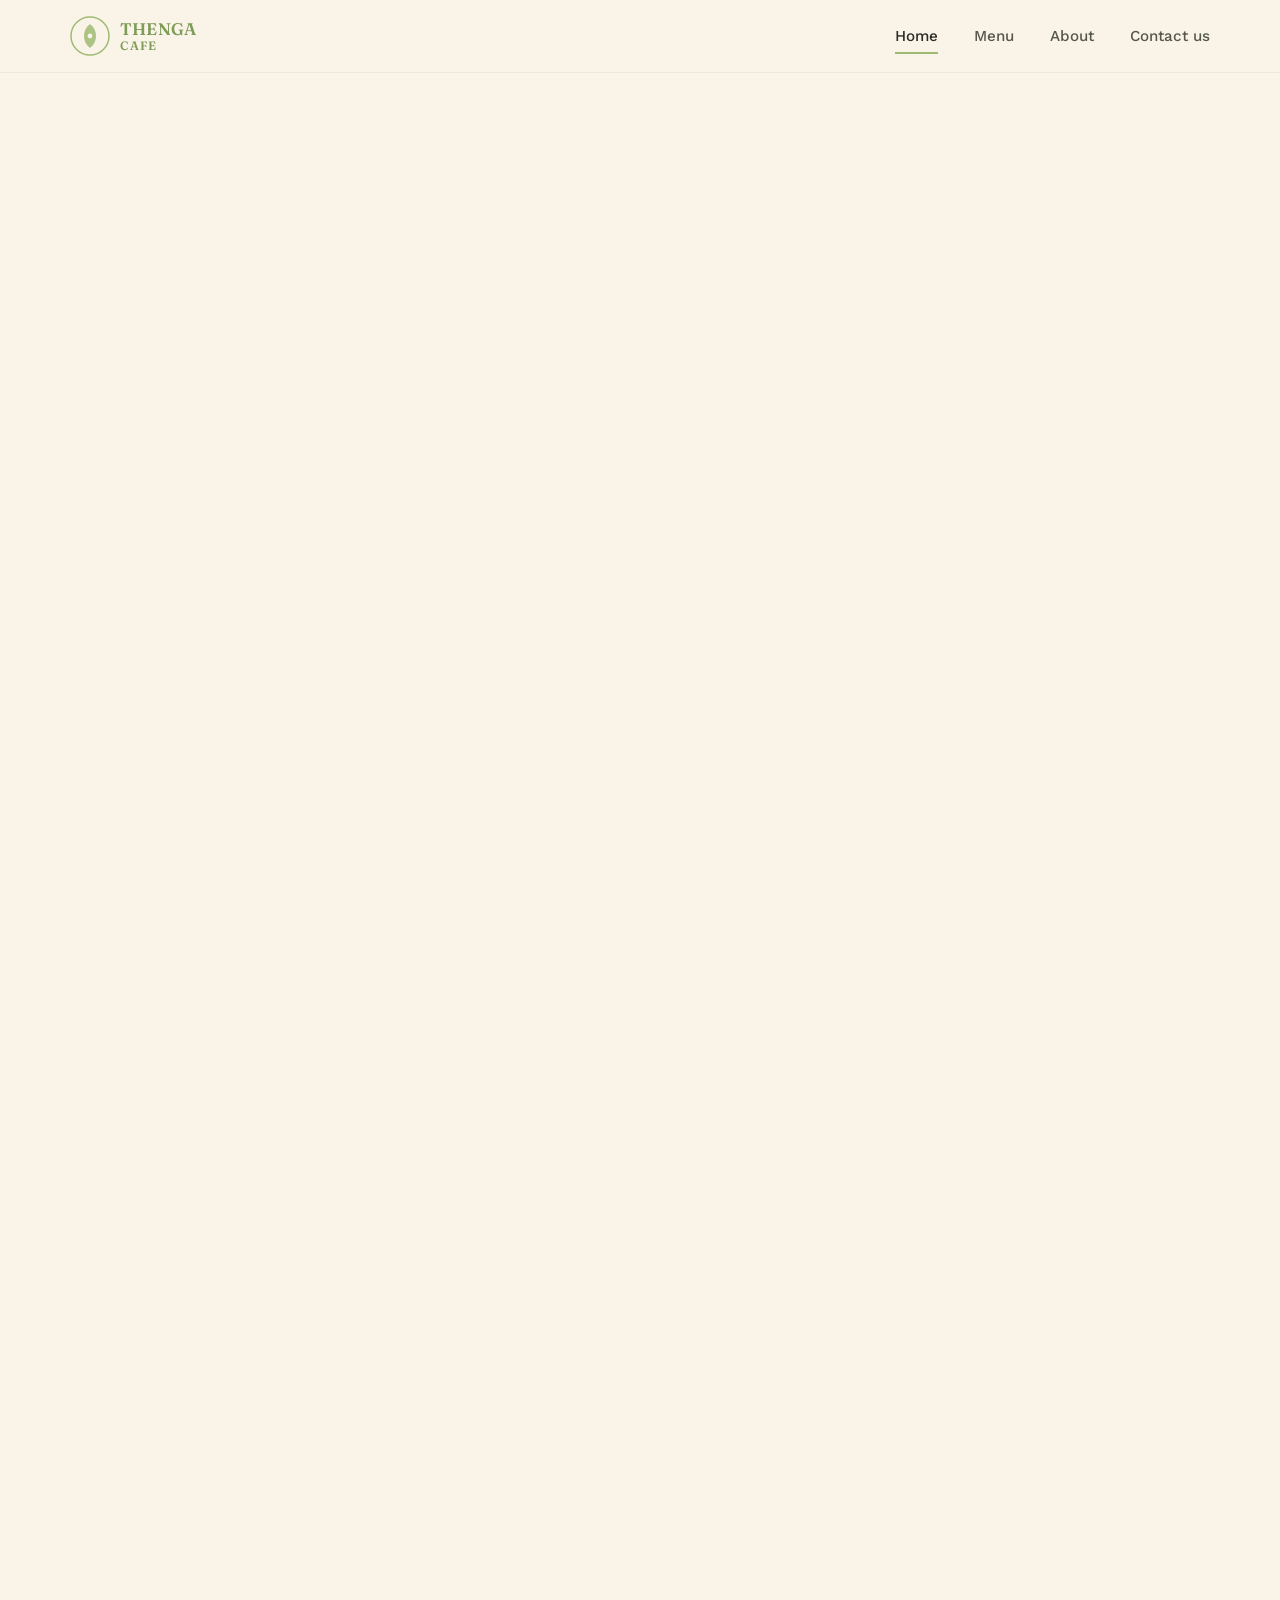
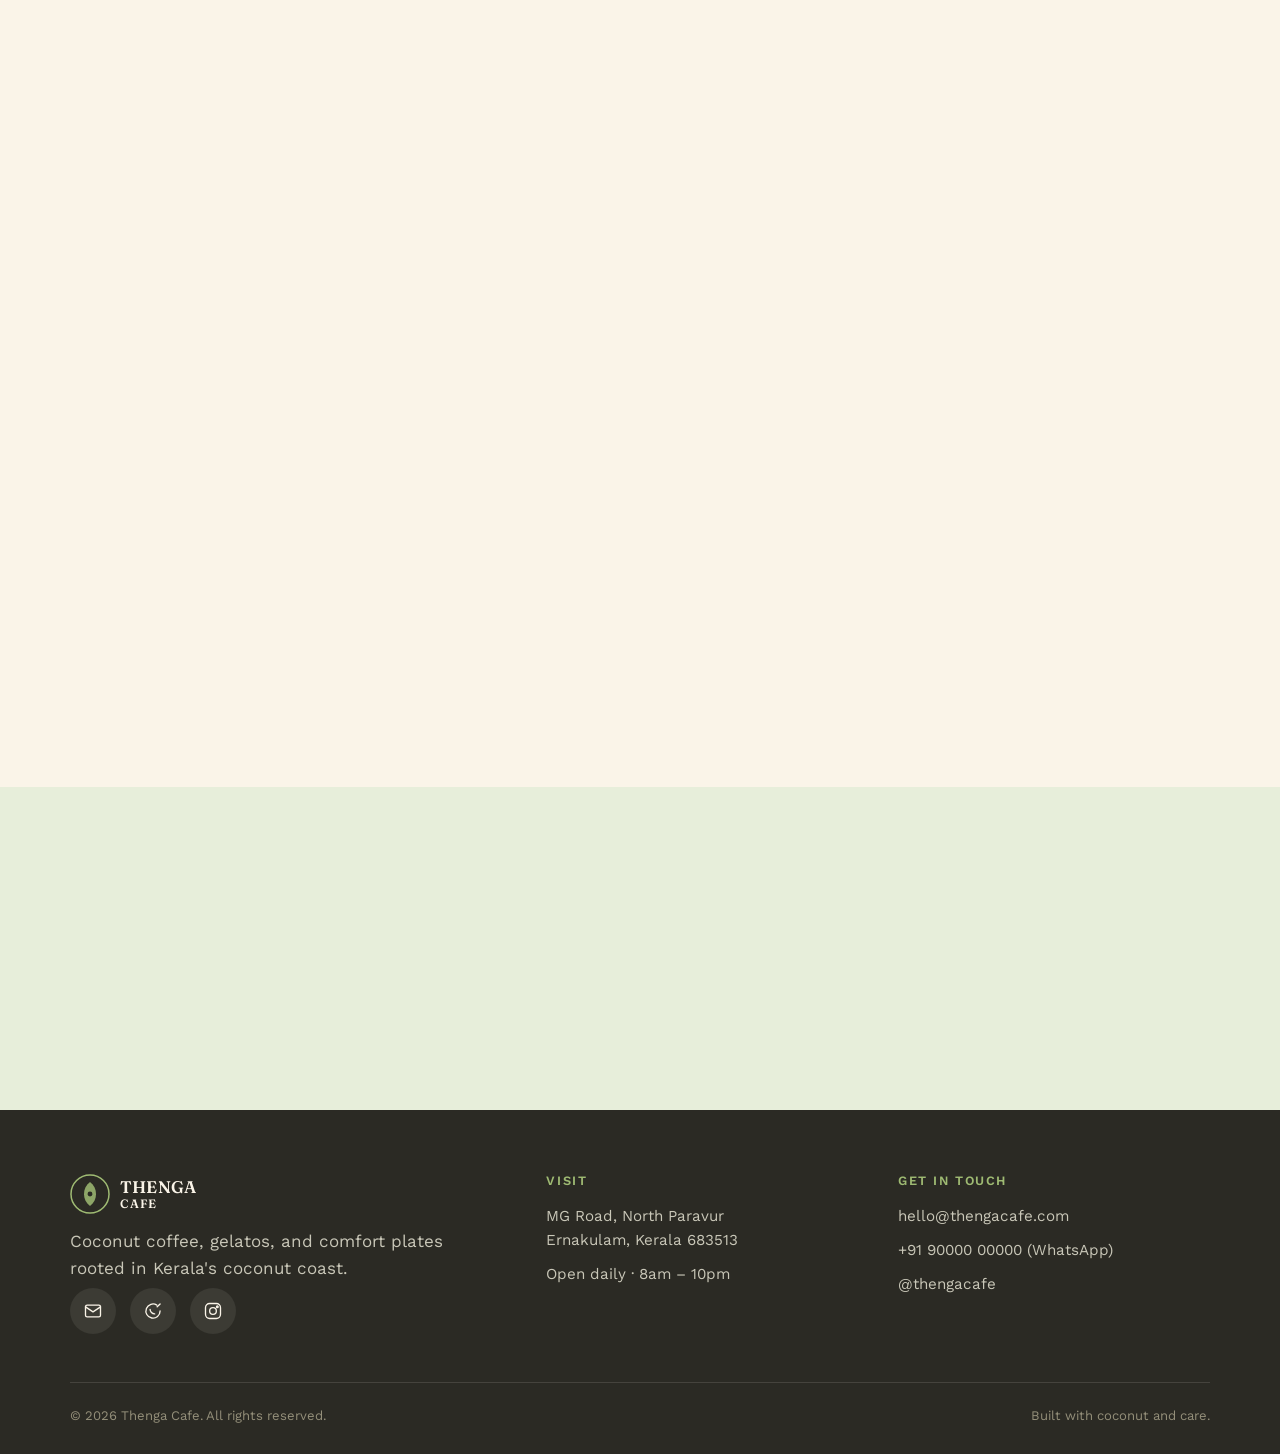
==== index.html @ 28471de8 "Clean up index.html by removing unused sections Removed unused sections and cleaned up the HTML stru" ====
<!DOCTYPE html>
<html lang="en">
<head>
<meta charset="UTF-8">
<meta name="viewport" content="width=device-width, initial-scale=1.0">
<title>Thenga Cafe — Built Around Coconut</title>
<meta name="description" content="Thenga Cafe — coconut coffee, gelatos, and comfort plates rooted in Kerala's coconut coast.">
<link rel="preconnect" href="https://fonts.googleapis.com">
<link rel="preconnect" href="https://fonts.gstatic.com" crossorigin>
<link href="https://fonts.googleapis.com/css2?family=Fraunces:opsz,wght@9..144,500;9..144,600;9..144,700&family=Work+Sans:wght@400;500;600;700&display=swap" rel="stylesheet">
<link rel="stylesheet" href="style.css">
</head>
<body>

<!-- ============ HEADER ============ -->
<header class="site-header">
  <div class="nav-inner">
    <a href="index.html" class="brand">
      <svg class="brand-mark" viewBox="0 0 40 40" fill="none" xmlns="http://www.w3.org/2000/svg">
        <circle cx="20" cy="20" r="19" stroke="#9FBB73" stroke-width="1.5"/>
        <path d="M20 8c4 3 6 7 6 12s-2 9-6 12c-4-3-6-7-6-12s2-9 6-12z" fill="#9FBB73" opacity="0.85"/>
        <circle cx="20" cy="20" r="2.4" fill="#FAF4E8"/>
      </svg>
      <span class="brand-name">THENGA<span>CAFE</span></span>
    </a>

    <nav class="nav-links">
      <a href="index.html" class="active">Home</a>
      <a href="menu.html">Menu</a>
      <a href="index.html#about">About</a>
      <a href="index.html#contact">Contact us</a>
    </nav>

    <button class="hamburger" aria-label="Toggle menu" aria-expanded="false">
      <span></span><span></span><span></span>
    </button>
  </div>
</header>

<div class="mobile-menu">
  <a href="index.html">Home</a>
  <a href="menu.html">Menu</a>
  <a href="index.html#about">About</a>
  <a href="index.html#contact">Contact us</a>
</div>

<!-- ============ HERO ============ -->
<section class="hero">
  <div class="container hero-grid">
    <div class="hero-copy reveal">
      <span class="eyebrow">Rooted on Kerala's coconut coast</span>
      <h1>Brewed Around <em>One</em> Beloved Fruit</h1>
      <p>From coconut milk in our coffee to gelatos, cookies, and comfort plates — every creation at Thenga Cafe begins with the thenga, made to be shared, savoured, and returned to.</p>
      <a href="menu.html" class="btn btn-primary">Explore the Menu</a>
    </div>
    <div class="hero-media reveal">
      <img src="https://images.unsplash.com/photo-1520250497591-112f2f40a3f4?auto=format&fit=crop&w=900&q=80" alt="Palm trees against a bright sky along the Kerala coast">
      <span class="hero-tag">🥥 Kerala grown, cafe made</span>
    </div>
  </div>
</section>

<!-- ============ FEATURE STRIP ============ -->
<section id="about" class="features">
  <div class="container features-grid">
    <div class="feature reveal">
      <div class="feature-icon">
        <svg viewBox="0 0 24 24" fill="none" stroke="currentColor" stroke-width="1.5" stroke-linecap="round" stroke-linejoin="round"><path d="M4 9h13v5a5 5 0 0 1-5 5H9a5 5 0 0 1-5-5V9z"/><path d="M17 10h2a2 2 0 0 1 0 4h-2"/><path d="M8 3c-1 1-1 2 0 3M12 3c-1 1-1 2 0 3"/></svg>
      </div>
      <h3>Coconut Brews</h3>
      <p>Coffee creations crafted with our signature coconut milk.</p>
    </div>

    <div class="feature reveal">
      <div class="feature-icon">
        <svg viewBox="0 0 24 24" fill="none" stroke="currentColor" stroke-width="1.5" stroke-linecap="round" stroke-linejoin="round"><path d="M12 3l1.8 4.2L18 9l-4.2 1.8L12 15l-1.8-4.2L6 9l4.2-1.8L12 3z"/><path d="M19 15l.8 1.9L21.5 18l-1.7.8L19 20.5l-.8-1.7L16.5 18l1.7-.9L19 15z"/></svg>
      </div>
      <h3>Sweet Treats</h3>
      <p>Puddings, gelatos, and cookies made the Thenga way.</p>
    </div>

    <div class="feature reveal">
      <div class="feature-icon">
        <svg viewBox="0 0 24 24" fill="none" stroke="currentColor" stroke-width="1.5" stroke-linecap="round" stroke-linejoin="round"><path d="M3 11l9-7 9 7"/><path d="M5 10v9a1 1 0 0 0 1 1h4v-6h4v6h4a1 1 0 0 0 1-1v-9"/></svg>
      </div>
      <h3>Kerala Kitchen</h3>
      <p>Comfort plates and cafe favourites shaped around coconut.</p>
    </div>

    <div class="feature reveal">
      <div class="feature-icon">
        <svg viewBox="0 0 24 24" fill="none" stroke="currentColor" stroke-width="1.5" stroke-linecap="round" stroke-linejoin="round"><path d="M12 21s7-4.5 7-11a7 7 0 0 0-14 0c0 6.5 7 11 7 11z"/><circle cx="12" cy="10" r="2.5"/></svg>
      </div>
      <h3>Local Roots</h3>
      <p>Every creation begins with coconuts sourced along Kerala's backwaters.</p>
    </div>
  </div>
</section>

<!-- ============ MENU HIGHLIGHTS ============ -->
<section class="menu-highlights">
  <div class="container">
    <div class="section-head-row reveal">
      <div>
        <span class="eyebrow">Menu highlights</span>
        <h2>A Few Creations Impossible to Forget</h2>
      </div>
      <a href="menu.html" class="link-arrow">View Full Menu →</a>
    </div>

    <div class="menu-scroll">
      <a href="menu.html#coffee" class="menu-card reveal">
        <img src="https://images.unsplash.com/photo-1461023058943-07fcbe16d735?auto=format&fit=crop&w=700&q=80" alt="Iced Vietnamese-style coconut coffee">
        <span class="menu-card-price">₹180</span>
        <span class="menu-card-label">Vietnamese<br>Coconut Coffee</span>
      </a>
      <a href="menu.html#sweet" class="menu-card reveal">
        <img src="https://images.unsplash.com/photo-1499636136210-6f4ee915583e?auto=format&fit=crop&w=700&q=80" alt="Coconut almond cookies stacked on a plate">
        <span class="menu-card-price">₹90</span>
        <span class="menu-card-label">Coco Almond<br>Cookies</span>
      </a>
      <a href="menu.html#shakes" class="menu-card reveal">
        <img src="https://images.unsplash.com/photo-1572490122747-3968b75cc699?auto=format&fit=crop&w=700&q=80" alt="Tender coconut shake topped with pistachios">
        <span class="menu-card-price">₹160</span>
        <span class="menu-card-label">Tender Coconut<br>Kiss Shake</span>
      </a>
      <a href="menu.html#coffee" class="menu-card reveal">
        <img src="https://images.unsplash.com/photo-1511920170033-f8396924c348?auto=format&fit=crop&w=700&q=80" alt="Coconut affogato with a shot of espresso">
        <span class="menu-card-price">₹210</span>
        <span class="menu-card-label">Coconut<br>Affogato</span>
      </a>
    </div>
  </div>
</section>

<!-- ============ ABOUT SPLIT ============ -->
<section class="about">
  <div class="container about-grid">
    <div class="about-media reveal">
      <img src="https://images.unsplash.com/photo-1544787219-7f47ccb76574?auto=format&fit=crop&w=900&q=80" alt="Fresh coconuts stacked at a Kerala market">
    </div>
    <div class="about-copy reveal">
      <span class="eyebrow">Our story</span>
      <h2>Built on the Coast, Poured in the Cup</h2>
      <p>Thenga means coconut in Malayalam — and it's the thread running through everything we make. We grew up watching coconuts get grated for chutney, shaved for sweets, and pressed for milk. Thenga Cafe brings that same instinct to coffee, gelato, and comfort food.</p>
      <p>Every batch of milk, every scoop of gelato, and every plate on our menu begins with coconut sourced from farms along Kerala's backwaters.</p>
      <div class="stat-row">
        <div><strong>100%</strong><span>Kerala coconut</span></div>
        <div><strong>30+</strong><span>Menu creations</span></div>
        <div><strong>Daily</strong><span>Fresh milk pressed</span></div>
      </div>
    </div>
  </div>
</section>

<!-- ============ QUOTE BAND ============ -->
<section class="band">
  <div class="container reveal">
    <blockquote>"Every cup tastes like the coast it came from."</blockquote>
    <cite>— A regular at Thenga Cafe</cite>
  </div>
</section>

<!-- ============ FOOTER / CONTACT ============ -->
<footer id="contact" class="site-footer">
  <div class="container">
    <div class="footer-grid">
      <div class="footer-brand">
        <a href="index.html" class="brand">
          <svg class="brand-mark" viewBox="0 0 40 40" fill="none" xmlns="http://www.w3.org/2000/svg">
            <circle cx="20" cy="20" r="19" stroke="#9FBB73" stroke-width="1.5"/>
            <path d="M20 8c4 3 6 7 6 12s-2 9-6 12c-4-3-6-7-6-12s2-9 6-12z" fill="#9FBB73" opacity="0.85"/>
            <circle cx="20" cy="20" r="2.4" fill="#2B2A24"/>
          </svg>
          <span class="brand-name">THENGA<span>CAFE</span></span>
        </a>
        <p>Coconut coffee, gelatos, and comfort plates rooted in Kerala's coconut coast.</p>
        <div class="contact-icons">
          <a href="mailto:hello@thengacafe.com" aria-label="Email us">
            <svg viewBox="0 0 24 24" fill="none" stroke-width="1.6" stroke-linecap="round" stroke-linejoin="round"><rect x="3" y="5" width="18" height="14" rx="2"/><path d="M3 7l9 6 9-6"/></svg>
          </a>
          <a href="https://wa.me/919000000000" target="_blank" rel="noopener" aria-label="Chat on WhatsApp">
            <svg viewBox="0 0 24 24" fill="none" stroke-width="1.6" stroke-linecap="round" stroke-linejoin="round"><path d="M20.5 12a8.5 8.5 0 1 1-3.9-7.1"/><path d="M20.5 3.5L17 7"/><path d="M8.5 10c0 3 2.5 5.5 5.5 5.5"/></svg>
          </a>
          <a href="https://instagram.com/thengacafe" target="_blank" rel="noopener" aria-label="Follow on Instagram">
            <svg viewBox="0 0 24 24" fill="none" stroke-width="1.6" stroke-linecap="round" stroke-linejoin="round"><rect x="3" y="3" width="18" height="18" rx="5"/><circle cx="12" cy="12" r="4"/><circle cx="17.2" cy="6.8" r="1"/></svg>
          </a>
        </div>
      </div>

      <div class="footer-col">
        <h4>Visit</h4>
        <p>MG Road, North Paravur<br>Ernakulam, Kerala 683513</p>
        <p>Open daily · 8am – 10pm</p>
      </div>

      <div class="footer-col">
        <h4>Get in touch</h4>
        <a href="mailto:hello@thengacafe.com">hello@thengacafe.com</a>
        <a href="https://wa.me/919000000000" target="_blank" rel="noopener">+91 90000 00000 (WhatsApp)</a>
        <a href="https://instagram.com/thengacafe" target="_blank" rel="noopener">@thengacafe</a>
      </div>
    </div>

    <div class="footer-bottom">
      <span>© 2026 Thenga Cafe. All rights reserved.</span>
      <span>Built with coconut and care.</span>
    </div>
  </div>
</footer>

<script src="script.js"></script>
</body>
</html>
---- style.css ----
/* ============================================
   THENGA CAFE — shared styles
   ============================================ */

:root {
  --cream: #FAF4E8;
  --cream-deep: #F3ECDC;
  --ink: #2B2A24;
  --ink-soft: #57574C;
  --green: #9FBB73;
  --green-deep: #7E9C57;
  --green-pale: #E7EEDA;
  --white: #FFFFFF;

  --font-display: 'Fraunces', Georgia, serif;
  --font-body: 'Work Sans', -apple-system, BlinkMacSystemFont, sans-serif;

  --radius: 20px;
  --radius-sm: 10px;
  --ease: cubic-bezier(0.22, 1, 0.36, 1);
}

* { box-sizing: border-box; margin: 0; padding: 0; }

html { scroll-behavior: smooth; }

body {
  background: var(--cream);
  color: var(--ink);
  font-family: var(--font-body);
  font-size: 16px;
  line-height: 1.6;
  -webkit-font-smoothing: antialiased;
  overflow-x: hidden;
}

img { max-width: 100%; display: block; }

a { color: inherit; text-decoration: none; }

ul { list-style: none; }

h1, h2, h3, h4 {
  font-family: var(--font-display);
  font-weight: 600;
  line-height: 1.08;
  letter-spacing: -0.01em;
  color: var(--ink);
}

.eyebrow {
  display: inline-flex;
  align-items: center;
  gap: 8px;
  font-family: var(--font-body);
  font-size: 0.72rem;
  font-weight: 600;
  letter-spacing: 0.18em;
  text-transform: uppercase;
  color: var(--green-deep);
}

.eyebrow::before {
  content: '';
  width: 16px;
  height: 1px;
  background: var(--green-deep);
}

.container {
  width: 100%;
  max-width: 1180px;
  margin: 0 auto;
  padding: 0 20px;
}

section { padding: 64px 0; }

@media (min-width: 768px) {
  body { font-size: 17px; }
  section { padding: 96px 0; }
}

/* ---------- Buttons ---------- */
.btn {
  display: inline-flex;
  align-items: center;
  gap: 10px;
  padding: 15px 30px;
  border-radius: 999px;
  font-family: var(--font-body);
  font-weight: 600;
  font-size: 0.95rem;
  border: 1px solid transparent;
  cursor: pointer;
  transition: transform 0.35s var(--ease), box-shadow 0.35s var(--ease), background 0.3s ease, color 0.3s ease;
  white-space: nowrap;
}

.btn-primary {
  background: var(--green);
  color: var(--white);
  box-shadow: 0 6px 18px rgba(159, 187, 115, 0.35);
}

.btn-primary:hover {
  background: var(--green-deep);
  transform: translateY(-2px);
  box-shadow: 0 10px 24px rgba(159, 187, 115, 0.45);
}

.btn-outline {
  background: transparent;
  border-color: var(--ink);
  color: var(--ink);
}

.btn-outline:hover {
  border-color: var(--green-deep);
  color: var(--green-deep);
  transform: translateY(-2px);
}

/* ---------- Header / Nav ---------- */
.site-header {
  position: sticky;
  top: 0;
  z-index: 100;
  background: rgba(250, 244, 232, 0.9);
  backdrop-filter: blur(10px);
  -webkit-backdrop-filter: blur(10px);
  border-bottom: 1px solid rgba(43, 42, 36, 0.06);
}

.nav-inner {
  display: flex;
  align-items: center;
  justify-content: space-between;
  padding: 16px 20px;
  max-width: 1180px;
  margin: 0 auto;
}

.brand {
  display: flex;
  align-items: center;
  gap: 10px;
}

.brand-mark {
  width: 40px;
  height: 40px;
  flex-shrink: 0;
}

.brand-name {
  font-family: var(--font-display);
  font-size: 1.05rem;
  font-weight: 600;
  letter-spacing: 0.01em;
  color: var(--green-deep);
  line-height: 1.1;
}

.brand-name span { display: block; font-size: 0.72em; letter-spacing: 0.08em; }

.nav-links {
  display: none;
  align-items: center;
  gap: 36px;
}

.nav-links a {
  font-size: 0.95rem;
  font-weight: 500;
  color: var(--ink-soft);
  position: relative;
  padding: 4px 0;
  transition: color 0.25s ease;
}

.nav-links a::after {
  content: '';
  position: absolute;
  left: 0; bottom: -2px;
  width: 0;
  height: 2px;
  background: var(--green);
  transition: width 0.3s var(--ease);
}

.nav-links a:hover,
.nav-links a.active { color: var(--ink); }
.nav-links a:hover::after,
.nav-links a.active::after { width: 100%; }

.nav-cta { display: none; }

.hamburger {
  width: 44px;
  height: 44px;
  border: none;
  background: transparent;
  display: flex;
  flex-direction: column;
  align-items: center;
  justify-content: center;
  gap: 5px;
  cursor: pointer;
}

.hamburger span {
  width: 22px;
  height: 2px;
  background: var(--ink);
  border-radius: 2px;
  transition: transform 0.3s var(--ease), opacity 0.3s var(--ease);
}

.hamburger.open span:nth-child(1) { transform: translateY(7px) rotate(45deg); }
.hamburger.open span:nth-child(2) { opacity: 0; }
.hamburger.open span:nth-child(3) { transform: translateY(-7px) rotate(-45deg); }

.mobile-menu {
  position: fixed;
  inset: 0;
  top: 73px;
  background: var(--cream);
  z-index: 99;
  display: flex;
  flex-direction: column;
  padding: 40px 24px;
  gap: 28px;
  transform: translateY(-12px);
  opacity: 0;
  pointer-events: none;
  transition: opacity 0.3s var(--ease), transform 0.3s var(--ease);
}

.mobile-menu.open {
  opacity: 1;
  transform: translateY(0);
  pointer-events: auto;
}

.mobile-menu a {
  font-family: var(--font-display);
  font-size: 1.6rem;
  font-weight: 600;
  color: var(--ink);
}

.mobile-menu .btn { align-self: flex-start; margin-top: 12px; }

@media (min-width: 900px) {
  .nav-links { display: flex; }
  .nav-cta { display: inline-flex; }
  .hamburger { display: none; }
  .mobile-menu { display: none; }
}

/* ---------- Hero ---------- */
.hero { padding-top: 48px; padding-bottom: 56px; }

.hero-grid {
  display: grid;
  grid-template-columns: 1fr;
  gap: 36px;
  align-items: center;
}

.hero-copy h1 {
  font-size: clamp(2.4rem, 8vw, 4.4rem);
  text-transform: uppercase;
  margin: 18px 0 22px;
}

.hero-copy h1 em {
  font-style: normal;
  color: var(--green);
}

.hero-copy p {
  color: var(--ink-soft);
  font-size: 1.05rem;
  max-width: 46ch;
  margin-bottom: 30px;
}

.hero-media {
  position: relative;
  border-radius: var(--radius);
  overflow: hidden;
  aspect-ratio: 4 / 5;
  box-shadow: 0 24px 60px rgba(43, 42, 36, 0.12);
}

.hero-media img {
  width: 100%; height: 100%; object-fit: cover;
  transition: transform 8s var(--ease);
}

.hero-media:hover img { transform: scale(1.06); }

@media (min-width: 900px) {
  .hero-grid { grid-template-columns: 1.1fr 0.9fr; gap: 60px; }
}

/* ---------- Feature strip ---------- */
.features-grid {
  display: grid;
  grid-template-columns: 1fr;
  gap: 40px;
  text-align: center;
}

.feature-icon {
  width: 56px; height: 56px;
  margin: 0 auto 18px;
  color: var(--green);
}

.feature-icon svg { width: 100%; height: 100%; }

.feature h3 {
  font-size: 1.3rem;
  text-transform: uppercase;
  margin-bottom: 10px;
  letter-spacing: 0.01em;
}

.feature p { color: var(--ink-soft); font-size: 0.95rem; max-width: 30ch; margin: 0 auto; }

@media (min-width: 700px) {
  .features-grid { grid-template-columns: repeat(2, 1fr); }
}
@media (min-width: 1000px) {
  .features-grid { grid-template-columns: repeat(4, 1fr); }
}

/* ---------- Section headers ---------- */
.section-head {
  display: flex;
  flex-direction: column;
  gap: 14px;
  margin-bottom: 40px;
}

.section-head h2 {
  font-size: clamp(2rem, 6vw, 2.8rem);
  text-transform: uppercase;
}

.section-head-row {
  display: flex;
  flex-direction: column;
  gap: 24px;
  justify-content: space-between;
  align-items: flex-start;
}

.section-head-row p { color: var(--ink-soft); max-width: 50ch; }

.link-arrow {
  font-weight: 600;
  color: var(--green-deep);
  border-bottom: 1px solid var(--green-deep);
  padding-bottom: 2px;
  white-space: nowrap;
  transition: opacity 0.25s ease, transform 0.25s ease;
  display: inline-block;
}
.link-arrow:hover { opacity: 0.7; transform: translateX(3px); }

@media (min-width: 800px) {
  .section-head-row { flex-direction: row; align-items: flex-end; }
}

/* ---------- Menu highlight cards ---------- */
.menu-scroll {
  display: flex;
  gap: 18px;
  overflow-x: auto;
  padding-bottom: 8px;
  scroll-snap-type: x mandatory;
  -webkit-overflow-scrolling: touch;
  scrollbar-width: none;
}
.menu-scroll::-webkit-scrollbar { display: none; }

.menu-card {
  position: relative;
  flex: 0 0 72%;
  scroll-snap-align: start;
  aspect-ratio: 3 / 4.2;
  border-radius: var(--radius);
  overflow: hidden;
  box-shadow: 0 14px 30px rgba(43,42,36,0.1);
}

.menu-card img {
  width: 100%; height: 100%; object-fit: cover;
  transition: transform 0.6s var(--ease);
}

.menu-card:hover img { transform: scale(1.08); }

.menu-card::after {
  content: '';
  position: absolute; inset: 0;
  background: linear-gradient(180deg, rgba(43,42,36,0) 40%, rgba(20,24,14,0.75) 100%);
}

.menu-card-label {
  position: absolute;
  left: 20px; bottom: 20px; right: 20px;
  z-index: 2;
  color: var(--white);
  font-family: var(--font-display);
  font-size: 1.5rem;
  text-transform: uppercase;
  line-height: 1.12;
}

.menu-card-price {
  position: absolute;
  top: 16px; right: 16px;
  z-index: 2;
  background: rgba(250,244,232,0.92);
  color: var(--green-deep);
  font-weight: 700;
  font-size: 0.85rem;
  padding: 6px 12px;
  border-radius: 999px;
}

@media (min-width: 700px) {
  .menu-scroll { display: grid; grid-template-columns: repeat(2, 1fr); overflow: visible; }
}
@media (min-width: 1000px) {
  .menu-scroll { grid-template-columns: repeat(4, 1fr); }
}

/* ---------- About split ---------- */
.about-grid {
  display: grid;
  grid-template-columns: 1fr;
  gap: 32px;
  align-items: center;
}

.about-media {
  border-radius: var(--radius);
  overflow: hidden;
  aspect-ratio: 4/3;
}

.about-media img { width: 100%; height: 100%; object-fit: cover; }

.about-copy p { color: var(--ink-soft); margin-bottom: 16px; max-width: 52ch; }

.stat-row {
  display: flex;
  gap: 32px;
  margin-top: 28px;
  flex-wrap: wrap;
}

.stat-row div strong {
  display: block;
  font-family: var(--font-display);
  font-size: 2rem;
  color: var(--green-deep);
}

.stat-row div span {
  font-size: 0.82rem;
  color: var(--ink-soft);
  text-transform: uppercase;
  letter-spacing: 0.04em;
}

@media (min-width: 900px) {
  .about-grid { grid-template-columns: 1fr 1fr; gap: 64px; }
  .about-grid.reverse .about-media { order: 2; }
}

/* ---------- Contact Us section ---------- */
.contact-section { background: var(--cream-deep); }

.contact-cards {
  display: grid;
  grid-template-columns: 1fr;
  gap: 16px;
  margin-bottom: 44px;
}

.contact-card {
  display: flex;
  align-items: center;
  gap: 16px;
  background: var(--white);
  border-radius: var(--radius-sm);
  padding: 20px;
  box-shadow: 0 4px 16px rgba(43,42,36,0.05);
  transition: transform 0.3s var(--ease), box-shadow 0.3s var(--ease);
}

.contact-card:hover {
  transform: translateY(-3px);
  box-shadow: 0 12px 26px rgba(43,42,36,0.1);
}

.contact-card-icon {
  width: 48px; height: 48px;
  flex-shrink: 0;
  border-radius: 50%;
  background: var(--green-pale);
  display: flex; align-items: center; justify-content: center;
  color: var(--green-deep);
}

.contact-card-icon svg { width: 22px; height: 22px; stroke: currentColor; }

.contact-card-body { display: flex; flex-direction: column; gap: 3px; min-width: 0; }
.contact-card-body strong {
  font-family: var(--font-display);
  font-size: 1.05rem;
  font-weight: 600;
}
.contact-card-body span { color: var(--ink-soft); font-size: 0.9rem; }

.reviews-map-grid {
  display: grid;
  grid-template-columns: 1fr;
  gap: 20px;
}

.reviews-card {
  background: var(--white);
  border-radius: var(--radius);
  padding: 30px;
  box-shadow: 0 4px 16px rgba(43,42,36,0.05);
}

.reviews-card h3 {
  font-size: 1.4rem;
  text-transform: uppercase;
  margin-bottom: 22px;
}

.review-item {
  padding: 18px 0;
  border-top: 1px solid rgba(43,42,36,0.08);
}
.review-item:first-of-type { border-top: none; padding-top: 0; }

.review-stars {
  color: var(--green);
  letter-spacing: 2px;
  font-size: 0.95rem;
  margin-bottom: 8px;
}

.review-item p {
  color: var(--ink);
  font-size: 0.95rem;
  line-height: 1.55;
  margin-bottom: 8px;
}

.review-author {
  font-size: 0.82rem;
  color: var(--ink-soft);
  font-weight: 600;
}

.map-card {
  border-radius: var(--radius);
  overflow: hidden;
  min-height: 320px;
  box-shadow: 0 4px 16px rgba(43,42,36,0.05);
}

.map-placeholder {
  height: 100%;
  min-height: 320px;
  display: flex;
  flex-direction: column;
  align-items: center;
  justify-content: center;
  text-align: center;
  gap: 6px;
  padding: 40px 24px;
  background:
    radial-gradient(circle at 20% 20%, rgba(159,187,115,0.16) 0%, transparent 45%),
    radial-gradient(circle at 80% 75%, rgba(159,187,115,0.14) 0%, transparent 50%),
    var(--green-pale);
  transition: background 0.3s ease;
}

.map-placeholder:hover { background-color: #DDE7CB; }

.map-placeholder-pin {
  width: 56px; height: 56px;
  border-radius: 50%;
  background: var(--green);
  color: var(--white);
  display: flex; align-items: center; justify-content: center;
  margin-bottom: 10px;
  box-shadow: 0 8px 20px rgba(159,187,115,0.4);
}

.map-placeholder-pin svg { width: 26px; height: 26px; stroke: currentColor; }

.map-placeholder strong {
  font-family: var(--font-display);
  font-size: 1.3rem;
}

.map-placeholder-address {
  color: var(--ink-soft);
  font-size: 0.92rem;
  max-width: 30ch;
}

.map-placeholder-cta {
  margin-top: 10px;
  font-weight: 700;
  font-size: 0.88rem;
  color: var(--green-deep);
  border-bottom: 1px solid var(--green-deep);
  padding-bottom: 2px;
}

@media (min-width: 700px) {
  .contact-cards { grid-template-columns: repeat(3, 1fr); }
}

@media (min-width: 900px) {
  .reviews-map-grid { grid-template-columns: 1fr 1fr; }
  .map-card { min-height: 100%; }
}

/* ---------- Band / quote ---------- */
.band {
  background: var(--green-pale);
  text-align: center;
}

.band blockquote {
  font-family: var(--font-display);
  font-size: clamp(1.5rem, 5vw, 2.2rem);
  max-width: 24ch;
  margin: 0 auto 16px;
  line-height: 1.25;
}

.band cite {
  font-style: normal;
  color: var(--green-deep);
  font-weight: 600;
  font-size: 0.85rem;
  letter-spacing: 0.05em;
  text-transform: uppercase;
}

/* ---------- Footer / Contact ---------- */
.site-footer {
  background: var(--ink);
  color: var(--cream);
  padding: 64px 0 28px;
}

.footer-grid {
  display: grid;
  grid-template-columns: 1fr;
  gap: 40px;
  margin-bottom: 48px;
}

.footer-brand .brand-name { color: var(--cream); }
.footer-brand p { color: #C9C7B8; margin-top: 14px; max-width: 34ch; }

.footer-col h4 {
  font-family: var(--font-body);
  font-size: 0.8rem;
  letter-spacing: 0.12em;
  text-transform: uppercase;
  color: var(--green);
  margin-bottom: 16px;
}

.footer-col p, .footer-col a {
  display: block;
  color: #C9C7B8;
  font-size: 0.95rem;
  margin-bottom: 10px;
  transition: color 0.25s ease;
}

.footer-col a:hover { color: var(--green); }

.contact-icons {
  display: flex;
  gap: 14px;
  margin-top: 6px;
}

.contact-icons a {
  width: 46px; height: 46px;
  border-radius: 50%;
  background: rgba(250,244,232,0.08);
  display: flex; align-items: center; justify-content: center;
  transition: background 0.3s ease, transform 0.3s var(--ease);
}

.contact-icons a:hover {
  background: var(--green);
  transform: translateY(-3px);
}

.contact-icons svg { width: 20px; height: 20px; stroke: var(--cream); }

.footer-bottom {
  border-top: 1px solid rgba(250,244,232,0.12);
  padding-top: 22px;
  display: flex;
  flex-direction: column;
  gap: 10px;
  font-size: 0.82rem;
  color: #948F7A;
}

@media (min-width: 700px) {
  .footer-grid { grid-template-columns: 1.4fr 1fr 1fr; }
  .footer-bottom { flex-direction: row; justify-content: space-between; }
}

/* ---------- Menu page ---------- */
.menu-page-hero {
  padding: 48px 0 20px;
  text-align: center;
}

.menu-page-hero h1 {
  font-size: clamp(2.4rem, 9vw, 3.6rem);
  text-transform: uppercase;
}

.menu-page-hero p {
  color: var(--ink-soft);
  max-width: 46ch;
  margin: 16px auto 0;
}

.category-nav {
  position: sticky;
  top: 73px;
  z-index: 50;
  background: var(--cream);
  border-bottom: 1px solid rgba(43,42,36,0.08);
  padding: 14px 0;
  margin-bottom: 12px;
}

.category-nav-inner {
  display: flex;
  gap: 10px;
  overflow-x: auto;
  scrollbar-width: none;
  max-width: 1180px;
  margin: 0 auto;
  padding: 0 20px;
}
.category-nav-inner::-webkit-scrollbar { display: none; }

.category-pill {
  flex-shrink: 0;
  padding: 9px 18px;
  border-radius: 999px;
  border: 1px solid rgba(43,42,36,0.15);
  font-size: 0.85rem;
  font-weight: 600;
  color: var(--ink-soft);
  transition: all 0.25s ease;
}

.category-pill:hover,
.category-pill.active {
  background: var(--green);
  border-color: var(--green);
  color: var(--white);
}

.menu-category { padding: 44px 0 8px; }

.menu-category h2 {
  font-size: clamp(1.7rem, 5vw, 2.2rem);
  text-transform: uppercase;
  margin-bottom: 6px;
}

.menu-category > p { color: var(--ink-soft); margin-bottom: 30px; }

.dish-grid {
  display: grid;
  grid-template-columns: 1fr;
  gap: 20px;
}

.dish-card {
  display: flex;
  gap: 16px;
  background: var(--white);
  border-radius: var(--radius-sm);
  padding: 16px;
  align-items: center;
  box-shadow: 0 4px 16px rgba(43,42,36,0.05);
  transition: transform 0.3s var(--ease), box-shadow 0.3s var(--ease);
}

.dish-card:hover {
  transform: translateY(-3px);
  box-shadow: 0 12px 26px rgba(43,42,36,0.1);
}

.dish-thumb {
  width: 84px; height: 84px;
  border-radius: 12px;
  overflow: hidden;
  flex-shrink: 0;
}

.dish-thumb img { width: 100%; height: 100%; object-fit: cover; }

.dish-info { flex: 1; min-width: 0; }

.dish-top {
  display: flex;
  justify-content: space-between;
  gap: 10px;
  align-items: baseline;
}

.dish-top h3 {
  font-size: 1.05rem;
  font-family: var(--font-display);
  font-weight: 600;
}

.dish-price {
  font-weight: 700;
  color: var(--green-deep);
  white-space: nowrap;
  font-size: 0.95rem;
}

.dish-info p {
  color: var(--ink-soft);
  font-size: 0.88rem;
  margin-top: 4px;
}

.veg-dot {
  display: inline-block;
  width: 10px; height: 10px;
  border: 1.5px solid var(--green-deep);
  border-radius: 2px;
  position: relative;
  margin-right: 8px;
}
.veg-dot::after {
  content: '';
  position: absolute; inset: 2px;
  background: var(--green-deep);
  border-radius: 50%;
}

@media (min-width: 700px) {
  .dish-grid { grid-template-columns: repeat(2, 1fr); }
}

/* ---------- Reveal-on-scroll animation ---------- */
.reveal {
  opacity: 0;
  transform: translateY(24px);
  transition: opacity 0.8s var(--ease), transform 0.8s var(--ease);
}
.reveal.in-view {
  opacity: 1;
  transform: translateY(0);
}
.reveal-stagger.in-view > * { transition-delay: calc(var(--i) * 90ms); }

@media (prefers-reduced-motion: reduce) {
  html { scroll-behavior: auto; }
  .reveal { opacity: 1; transform: none; transition: none; }
  .hero-media img, .menu-card img { transition: none; }
}img { max-width: 100%; display: block; }

a { color: inherit; text-decoration: none; }

ul { list-style: none; }

h1, h2, h3, h4 {
  font-family: var(--font-display);
  font-weight: 600;
  line-height: 1.08;
  letter-spacing: -0.01em;
  color: var(--ink);
}

.eyebrow {
  display: inline-flex;
  align-items: center;
  gap: 8px;
  font-family: var(--font-body);
  font-size: 0.72rem;
  font-weight: 600;
  letter-spacing: 0.18em;
  text-transform: uppercase;
  color: var(--green-deep);
}

.eyebrow::before {
  content: '';
  width: 16px;
  height: 1px;
  background: var(--green-deep);
}

.container {
  width: 100%;
  max-width: 1180px;
  margin: 0 auto;
  padding: 0 20px;
}

section { padding: 64px 0; }

@media (min-width: 768px) {
  body { font-size: 17px; }
  section { padding: 96px 0; }
}

/* ---------- Buttons ---------- */
.btn {
  display: inline-flex;
  align-items: center;
  gap: 10px;
  padding: 15px 30px;
  border-radius: 999px;
  font-family: var(--font-body);
  font-weight: 600;
  font-size: 0.95rem;
  border: 1px solid transparent;
  cursor: pointer;
  transition: transform 0.35s var(--ease), box-shadow 0.35s var(--ease), background 0.3s ease, color 0.3s ease;
  white-space: nowrap;
}

.btn-primary {
  background: var(--green);
  color: var(--white);
  box-shadow: 0 6px 18px rgba(159, 187, 115, 0.35);
}

.btn-primary:hover {
  background: var(--green-deep);
  transform: translateY(-2px);
  box-shadow: 0 10px 24px rgba(159, 187, 115, 0.45);
}

.btn-outline {
  background: transparent;
  border-color: var(--ink);
  color: var(--ink);
}

.btn-outline:hover {
  border-color: var(--green-deep);
  color: var(--green-deep);
  transform: translateY(-2px);
}

/* ---------- Header / Nav ---------- */
.site-header {
  position: sticky;
  top: 0;
  z-index: 100;
  background: rgba(250, 244, 232, 0.9);
  backdrop-filter: blur(10px);
  -webkit-backdrop-filter: blur(10px);
  border-bottom: 1px solid rgba(43, 42, 36, 0.06);
}

.nav-inner {
  display: flex;
  align-items: center;
  justify-content: space-between;
  padding: 16px 20px;
  max-width: 1180px;
  margin: 0 auto;
}

.brand {
  display: flex;
  align-items: center;
  gap: 10px;
}

.brand-mark {
  width: 40px;
  height: 40px;
  flex-shrink: 0;
}

.brand-name {
  font-family: var(--font-display);
  font-size: 1.05rem;
  font-weight: 600;
  letter-spacing: 0.01em;
  color: var(--green-deep);
  line-height: 1.1;
}

.brand-name span { display: block; font-size: 0.72em; letter-spacing: 0.08em; }

.nav-links {
  display: none;
  align-items: center;
  gap: 36px;
}

.nav-links a {
  font-size: 0.95rem;
  font-weight: 500;
  color: var(--ink-soft);
  position: relative;
  padding: 4px 0;
  transition: color 0.25s ease;
}

.nav-links a::after {
  content: '';
  position: absolute;
  left: 0; bottom: -2px;
  width: 0;
  height: 2px;
  background: var(--green);
  transition: width 0.3s var(--ease);
}

.nav-links a:hover,
.nav-links a.active { color: var(--ink); }
.nav-links a:hover::after,
.nav-links a.active::after { width: 100%; }

.nav-cta { display: none; }

.hamburger {
  width: 44px;
  height: 44px;
  border: none;
  background: transparent;
  display: flex;
  flex-direction: column;
  align-items: center;
  justify-content: center;
  gap: 5px;
  cursor: pointer;
}

.hamburger span {
  width: 22px;
  height: 2px;
  background: var(--ink);
  border-radius: 2px;
  transition: transform 0.3s var(--ease), opacity 0.3s var(--ease);
}

.hamburger.open span:nth-child(1) { transform: translateY(7px) rotate(45deg); }
.hamburger.open span:nth-child(2) { opacity: 0; }
.hamburger.open span:nth-child(3) { transform: translateY(-7px) rotate(-45deg); }

.mobile-menu {
  position: fixed;
  inset: 0;
  top: 73px;
  background: var(--cream);
  z-index: 99;
  display: flex;
  flex-direction: column;
  padding: 40px 24px;
  gap: 28px;
  transform: translateY(-12px);
  opacity: 0;
  pointer-events: none;
  transition: opacity 0.3s var(--ease), transform 0.3s var(--ease);
}

.mobile-menu.open {
  opacity: 1;
  transform: translateY(0);
  pointer-events: auto;
}

.mobile-menu a {
  font-family: var(--font-display);
  font-size: 1.6rem;
  font-weight: 600;
  color: var(--ink);
}

.mobile-menu .btn { align-self: flex-start; margin-top: 12px; }

@media (min-width: 900px) {
  .nav-links { display: flex; }
  .nav-cta { display: inline-flex; }
  .hamburger { display: none; }
  .mobile-menu { display: none; }
}

/* ---------- Hero ---------- */
.hero { padding-top: 48px; padding-bottom: 56px; }

.hero-grid {
  display: grid;
  grid-template-columns: 1fr;
  gap: 36px;
  align-items: center;
}

.hero-copy h1 {
  font-size: clamp(2.4rem, 8vw, 4.4rem);
  text-transform: uppercase;
  margin: 18px 0 22px;
}

.hero-copy h1 em {
  font-style: normal;
  color: var(--green);
}

.hero-copy p {
  color: var(--ink-soft);
  font-size: 1.05rem;
  max-width: 46ch;
  margin-bottom: 30px;
}

.hero-media {
  position: relative;
  border-radius: var(--radius);
  overflow: hidden;
  aspect-ratio: 4 / 5;
  box-shadow: 0 24px 60px rgba(43, 42, 36, 0.12);
}

.hero-media img {
  width: 100%; height: 100%; object-fit: cover;
  transition: transform 8s var(--ease);
}

.hero-media:hover img { transform: scale(1.06); }

@media (min-width: 900px) {
  .hero-grid { grid-template-columns: 1.1fr 0.9fr; gap: 60px; }
}

/* ---------- Feature strip ---------- */
.features-grid {
  display: grid;
  grid-template-columns: 1fr;
  gap: 40px;
  text-align: center;
}

.feature-icon {
  width: 56px; height: 56px;
  margin: 0 auto 18px;
  color: var(--green);
}

.feature-icon svg { width: 100%; height: 100%; }

.feature h3 {
  font-size: 1.3rem;
  text-transform: uppercase;
  margin-bottom: 10px;
  letter-spacing: 0.01em;
}

.feature p { color: var(--ink-soft); font-size: 0.95rem; max-width: 30ch; margin: 0 auto; }

@media (min-width: 700px) {
  .features-grid { grid-template-columns: repeat(2, 1fr); }
}
@media (min-width: 1000px) {
  .features-grid { grid-template-columns: repeat(4, 1fr); }
}

/* ---------- Section headers ---------- */
.section-head {
  display: flex;
  flex-direction: column;
  gap: 14px;
  margin-bottom: 40px;
}

.section-head h2 {
  font-size: clamp(2rem, 6vw, 2.8rem);
  text-transform: uppercase;
}

.section-head-row {
  display: flex;
  flex-direction: column;
  gap: 24px;
  justify-content: space-between;
  align-items: flex-start;
}

.section-head-row p { color: var(--ink-soft); max-width: 50ch; }

.link-arrow {
  font-weight: 600;
  color: var(--green-deep);
  border-bottom: 1px solid var(--green-deep);
  padding-bottom: 2px;
  white-space: nowrap;
  transition: opacity 0.25s ease, transform 0.25s ease;
  display: inline-block;
}
.link-arrow:hover { opacity: 0.7; transform: translateX(3px); }

@media (min-width: 800px) {
  .section-head-row { flex-direction: row; align-items: flex-end; }
}

/* ---------- Menu highlight cards ---------- */
.menu-scroll {
  display: flex;
  gap: 18px;
  overflow-x: auto;
  padding-bottom: 8px;
  scroll-snap-type: x mandatory;
  -webkit-overflow-scrolling: touch;
  scrollbar-width: none;
}
.menu-scroll::-webkit-scrollbar { display: none; }

.menu-card {
  position: relative;
  flex: 0 0 72%;
  scroll-snap-align: start;
  aspect-ratio: 3 / 4.2;
  border-radius: var(--radius);
  overflow: hidden;
  box-shadow: 0 14px 30px rgba(43,42,36,0.1);
}

.menu-card img {
  width: 100%; height: 100%; object-fit: cover;
  transition: transform 0.6s var(--ease);
}

.menu-card:hover img { transform: scale(1.08); }

.menu-card::after {
  content: '';
  position: absolute; inset: 0;
  background: linear-gradient(180deg, rgba(43,42,36,0) 40%, rgba(20,24,14,0.75) 100%);
}

.menu-card-label {
  position: absolute;
  left: 20px; bottom: 20px; right: 20px;
  z-index: 2;
  color: var(--white);
  font-family: var(--font-display);
  font-size: 1.5rem;
  text-transform: uppercase;
  line-height: 1.12;
}

.menu-card-price {
  position: absolute;
  top: 16px; right: 16px;
  z-index: 2;
  background: rgba(250,244,232,0.92);
  color: var(--green-deep);
  font-weight: 700;
  font-size: 0.85rem;
  padding: 6px 12px;
  border-radius: 999px;
}

@media (min-width: 700px) {
  .menu-scroll { display: grid; grid-template-columns: repeat(2, 1fr); overflow: visible; }
}
@media (min-width: 1000px) {
  .menu-scroll { grid-template-columns: repeat(4, 1fr); }
}

/* ---------- About split ---------- */
.about-grid {
  display: grid;
  grid-template-columns: 1fr;
  gap: 32px;
  align-items: center;
}

.about-media {
  border-radius: var(--radius);
  overflow: hidden;
  aspect-ratio: 4/3;
}

.about-media img { width: 100%; height: 100%; object-fit: cover; }

.about-copy p { color: var(--ink-soft); margin-bottom: 16px; max-width: 52ch; }

.stat-row {
  display: flex;
  gap: 32px;
  margin-top: 28px;
  flex-wrap: wrap;
}

.stat-row div strong {
  display: block;
  font-family: var(--font-display);
  font-size: 2rem;
  color: var(--green-deep);
}

.stat-row div span {
  font-size: 0.82rem;
  color: var(--ink-soft);
  text-transform: uppercase;
  letter-spacing: 0.04em;
}

@media (min-width: 900px) {
  .about-grid { grid-template-columns: 1fr 1fr; gap: 64px; }
  .about-grid.reverse .about-media { order: 2; }
}

/* ---------- Contact Us section ---------- */
.contact-section { background: var(--cream-deep); }

.contact-cards {
  display: grid;
  grid-template-columns: 1fr;
  gap: 16px;
  margin-bottom: 44px;
}

.contact-card {
  display: flex;
  align-items: center;
  gap: 16px;
  background: var(--white);
  border-radius: var(--radius-sm);
  padding: 20px;
  box-shadow: 0 4px 16px rgba(43,42,36,0.05);
  transition: transform 0.3s var(--ease), box-shadow 0.3s var(--ease);
}

.contact-card:hover {
  transform: translateY(-3px);
  box-shadow: 0 12px 26px rgba(43,42,36,0.1);
}

.contact-card-icon {
  width: 48px; height: 48px;
  flex-shrink: 0;
  border-radius: 50%;
  background: var(--green-pale);
  display: flex; align-items: center; justify-content: center;
  color: var(--green-deep);
}

.contact-card-icon svg { width: 22px; height: 22px; stroke: currentColor; }

.contact-card-body { display: flex; flex-direction: column; gap: 3px; min-width: 0; }
.contact-card-body strong {
  font-family: var(--font-display);
  font-size: 1.05rem;
  font-weight: 600;
}
.contact-card-body span { color: var(--ink-soft); font-size: 0.9rem; }

.reviews-map-grid {
  display: grid;
  grid-template-columns: 1fr;
  gap: 20px;
}

.reviews-card {
  background: var(--white);
  border-radius: var(--radius);
  padding: 30px;
  box-shadow: 0 4px 16px rgba(43,42,36,0.05);
}

.reviews-card h3 {
  font-size: 1.4rem;
  text-transform: uppercase;
  margin-bottom: 22px;
}

.review-item {
  padding: 18px 0;
  border-top: 1px solid rgba(43,42,36,0.08);
}
.review-item:first-of-type { border-top: none; padding-top: 0; }

.review-stars {
  color: var(--green);
  letter-spacing: 2px;
  font-size: 0.95rem;
  margin-bottom: 8px;
}

.review-item p {
  color: var(--ink);
  font-size: 0.95rem;
  line-height: 1.55;
  margin-bottom: 8px;
}

.review-author {
  font-size: 0.82rem;
  color: var(--ink-soft);
  font-weight: 600;
}

.map-card {
  border-radius: var(--radius);
  overflow: hidden;
  min-height: 320px;
  box-shadow: 0 4px 16px rgba(43,42,36,0.05);
}

.map-embed { width: 100%; height: 100%; min-height: 320px; display: block; }

@media (min-width: 700px) {
  .contact-cards { grid-template-columns: repeat(3, 1fr); }
}

@media (min-width: 900px) {
  .reviews-map-grid { grid-template-columns: 1fr 1fr; }
  .map-card { min-height: 100%; }
}

/* ---------- Band / quote ---------- */
.band {
  background: var(--green-pale);
  text-align: center;
}

.band blockquote {
  font-family: var(--font-display);
  font-size: clamp(1.5rem, 5vw, 2.2rem);
  max-width: 24ch;
  margin: 0 auto 16px;
  line-height: 1.25;
}

.band cite {
  font-style: normal;
  color: var(--green-deep);
  font-weight: 600;
  font-size: 0.85rem;
  letter-spacing: 0.05em;
  text-transform: uppercase;
}

/* ---------- Footer / Contact ---------- */
.site-footer {
  background: var(--ink);
  color: var(--cream);
  padding: 64px 0 28px;
}

.footer-grid {
  display: grid;
  grid-template-columns: 1fr;
  gap: 40px;
  margin-bottom: 48px;
}

.footer-brand .brand-name { color: var(--cream); }
.footer-brand p { color: #C9C7B8; margin-top: 14px; max-width: 34ch; }

.footer-col h4 {
  font-family: var(--font-body);
  font-size: 0.8rem;
  letter-spacing: 0.12em;
  text-transform: uppercase;
  color: var(--green);
  margin-bottom: 16px;
}

.footer-col p, .footer-col a {
  display: block;
  color: #C9C7B8;
  font-size: 0.95rem;
  margin-bottom: 10px;
  transition: color 0.25s ease;
}

.footer-col a:hover { color: var(--green); }

.contact-icons {
  display: flex;
  gap: 14px;
  margin-top: 6px;
}

.contact-icons a {
  width: 46px; height: 46px;
  border-radius: 50%;
  background: rgba(250,244,232,0.08);
  display: flex; align-items: center; justify-content: center;
  transition: background 0.3s ease, transform 0.3s var(--ease);
}

.contact-icons a:hover {
  background: var(--green);
  transform: translateY(-3px);
}

.contact-icons svg { width: 20px; height: 20px; stroke: var(--cream); }

.footer-bottom {
  border-top: 1px solid rgba(250,244,232,0.12);
  padding-top: 22px;
  display: flex;
  flex-direction: column;
  gap: 10px;
  font-size: 0.82rem;
  color: #948F7A;
}

@media (min-width: 700px) {
  .footer-grid { grid-template-columns: 1.4fr 1fr 1fr; }
  .footer-bottom { flex-direction: row; justify-content: space-between; }
}

/* ---------- Menu page ---------- */
.menu-page-hero {
  padding: 48px 0 20px;
  text-align: center;
}

.menu-page-hero h1 {
  font-size: clamp(2.4rem, 9vw, 3.6rem);
  text-transform: uppercase;
}

.menu-page-hero p {
  color: var(--ink-soft);
  max-width: 46ch;
  margin: 16px auto 0;
}

.category-nav {
  position: sticky;
  top: 73px;
  z-index: 50;
  background: var(--cream);
  border-bottom: 1px solid rgba(43,42,36,0.08);
  padding: 14px 0;
  margin-bottom: 12px;
}

.category-nav-inner {
  display: flex;
  gap: 10px;
  overflow-x: auto;
  scrollbar-width: none;
  max-width: 1180px;
  margin: 0 auto;
  padding: 0 20px;
}
.category-nav-inner::-webkit-scrollbar { display: none; }

.category-pill {
  flex-shrink: 0;
  padding: 9px 18px;
  border-radius: 999px;
  border: 1px solid rgba(43,42,36,0.15);
  font-size: 0.85rem;
  font-weight: 600;
  color: var(--ink-soft);
  transition: all 0.25s ease;
}

.category-pill:hover,
.category-pill.active {
  background: var(--green);
  border-color: var(--green);
  color: var(--white);
}

.menu-category { padding: 44px 0 8px; }

.menu-category h2 {
  font-size: clamp(1.7rem, 5vw, 2.2rem);
  text-transform: uppercase;
  margin-bottom: 6px;
}

.menu-category > p { color: var(--ink-soft); margin-bottom: 30px; }

.dish-grid {
  display: grid;
  grid-template-columns: 1fr;
  gap: 20px;
}

.dish-card {
  display: flex;
  gap: 16px;
  background: var(--white);
  border-radius: var(--radius-sm);
  padding: 16px;
  align-items: center;
  box-shadow: 0 4px 16px rgba(43,42,36,0.05);
  transition: transform 0.3s var(--ease), box-shadow 0.3s var(--ease);
}

.dish-card:hover {
  transform: translateY(-3px);
  box-shadow: 0 12px 26px rgba(43,42,36,0.1);
}

.dish-thumb {
  width: 84px; height: 84px;
  border-radius: 12px;
  overflow: hidden;
  flex-shrink: 0;
}

.dish-thumb img { width: 100%; height: 100%; object-fit: cover; }

.dish-info { flex: 1; min-width: 0; }

.dish-top {
  display: flex;
  justify-content: space-between;
  gap: 10px;
  align-items: baseline;
}

.dish-top h3 {
  font-size: 1.05rem;
  font-family: var(--font-display);
  font-weight: 600;
}

.dish-price {
  font-weight: 700;
  color: var(--green-deep);
  white-space: nowrap;
  font-size: 0.95rem;
}

.dish-info p {
  color: var(--ink-soft);
  font-size: 0.88rem;
  margin-top: 4px;
}

.veg-dot {
  display: inline-block;
  width: 10px; height: 10px;
  border: 1.5px solid var(--green-deep);
  border-radius: 2px;
  position: relative;
  margin-right: 8px;
}
.veg-dot::after {
  content: '';
  position: absolute; inset: 2px;
  background: var(--green-deep);
  border-radius: 50%;
}

@media (min-width: 700px) {
  .dish-grid { grid-template-columns: repeat(2, 1fr); }
}

/* ---------- Reveal-on-scroll animation ---------- */
.reveal {
  opacity: 0;
  transform: translateY(24px);
  transition: opacity 0.8s var(--ease), transform 0.8s var(--ease);
}
.reveal.in-view {
  opacity: 1;
  transform: translateY(0);
}
.reveal-stagger.in-view > * { transition-delay: calc(var(--i) * 90ms); }

@media (prefers-reduced-motion: reduce) {
  html { scroll-behavior: auto; }
  .reveal { opacity: 1; transform: none; transition: none; }
  .hero-media img, .menu-card img { transition: none; }
}img { max-width: 100%; display: block; }

a { color: inherit; text-decoration: none; }

ul { list-style: none; }

h1, h2, h3, h4 {
  font-family: var(--font-display);
  font-weight: 600;
  line-height: 1.08;
  letter-spacing: -0.01em;
  color: var(--ink);
}

.eyebrow {
  display: inline-flex;
  align-items: center;
  gap: 8px;
  font-family: var(--font-body);
  font-size: 0.72rem;
  font-weight: 600;
  letter-spacing: 0.18em;
  text-transform: uppercase;
  color: var(--green-deep);
}

.eyebrow::before {
  content: '';
  width: 16px;
  height: 1px;
  background: var(--green-deep);
}

.container {
  width: 100%;
  max-width: 1180px;
  margin: 0 auto;
  padding: 0 20px;
}

section { padding: 64px 0; }

@media (min-width: 768px) {
  body { font-size: 17px; }
  section { padding: 96px 0; }
}

/* ---------- Buttons ---------- */
.btn {
  display: inline-flex;
  align-items: center;
  gap: 10px;
  padding: 15px 30px;
  border-radius: 999px;
  font-family: var(--font-body);
  font-weight: 600;
  font-size: 0.95rem;
  border: 1px solid transparent;
  cursor: pointer;
  transition: transform 0.35s var(--ease), box-shadow 0.35s var(--ease), background 0.3s ease, color 0.3s ease;
  white-space: nowrap;
}

.btn-primary {
  background: var(--green);
  color: var(--white);
  box-shadow: 0 6px 18px rgba(159, 187, 115, 0.35);
}

.btn-primary:hover {
  background: var(--green-deep);
  transform: translateY(-2px);
  box-shadow: 0 10px 24px rgba(159, 187, 115, 0.45);
}

.btn-outline {
  background: transparent;
  border-color: var(--ink);
  color: var(--ink);
}

.btn-outline:hover {
  border-color: var(--green-deep);
  color: var(--green-deep);
  transform: translateY(-2px);
}

/* ---------- Header / Nav ---------- */
.site-header {
  position: sticky;
  top: 0;
  z-index: 100;
  background: rgba(250, 244, 232, 0.9);
  backdrop-filter: blur(10px);
  -webkit-backdrop-filter: blur(10px);
  border-bottom: 1px solid rgba(43, 42, 36, 0.06);
}

.nav-inner {
  display: flex;
  align-items: center;
  justify-content: space-between;
  padding: 16px 20px;
  max-width: 1180px;
  margin: 0 auto;
}

.brand {
  display: flex;
  align-items: center;
  gap: 10px;
}

.brand-mark {
  width: 40px;
  height: 40px;
  flex-shrink: 0;
}

.brand-name {
  font-family: var(--font-display);
  font-size: 1.05rem;
  font-weight: 600;
  letter-spacing: 0.01em;
  color: var(--green-deep);
  line-height: 1.1;
}

.brand-name span { display: block; font-size: 0.72em; letter-spacing: 0.08em; }

.nav-links {
  display: none;
  align-items: center;
  gap: 36px;
}

.nav-links a {
  font-size: 0.95rem;
  font-weight: 500;
  color: var(--ink-soft);
  position: relative;
  padding: 4px 0;
  transition: color 0.25s ease;
}

.nav-links a::after {
  content: '';
  position: absolute;
  left: 0; bottom: -2px;
  width: 0;
  height: 2px;
  background: var(--green);
  transition: width 0.3s var(--ease);
}

.nav-links a:hover,
.nav-links a.active { color: var(--ink); }
.nav-links a:hover::after,
.nav-links a.active::after { width: 100%; }

.nav-cta { display: none; }

.hamburger {
  width: 44px;
  height: 44px;
  border: none;
  background: transparent;
  display: flex;
  flex-direction: column;
  align-items: center;
  justify-content: center;
  gap: 5px;
  cursor: pointer;
}

.hamburger span {
  width: 22px;
  height: 2px;
  background: var(--ink);
  border-radius: 2px;
  transition: transform 0.3s var(--ease), opacity 0.3s var(--ease);
}

.hamburger.open span:nth-child(1) { transform: translateY(7px) rotate(45deg); }
.hamburger.open span:nth-child(2) { opacity: 0; }
.hamburger.open span:nth-child(3) { transform: translateY(-7px) rotate(-45deg); }

.mobile-menu {
  position: fixed;
  inset: 0;
  top: 73px;
  background: var(--cream);
  z-index: 99;
  display: flex;
  flex-direction: column;
  padding: 40px 24px;
  gap: 28px;
  transform: translateY(-12px);
  opacity: 0;
  pointer-events: none;
  transition: opacity 0.3s var(--ease), transform 0.3s var(--ease);
}

.mobile-menu.open {
  opacity: 1;
  transform: translateY(0);
  pointer-events: auto;
}

.mobile-menu a {
  font-family: var(--font-display);
  font-size: 1.6rem;
  font-weight: 600;
  color: var(--ink);
}

.mobile-menu .btn { align-self: flex-start; margin-top: 12px; }

@media (min-width: 900px) {
  .nav-links { display: flex; }
  .nav-cta { display: inline-flex; }
  .hamburger { display: none; }
  .mobile-menu { display: none; }
}

/* ---------- Hero ---------- */
.hero { padding-top: 48px; padding-bottom: 56px; }

.hero-grid {
  display: grid;
  grid-template-columns: 1fr;
  gap: 36px;
  align-items: center;
}

.hero-copy h1 {
  font-size: clamp(2.4rem, 8vw, 4.4rem);
  text-transform: uppercase;
  margin: 18px 0 22px;
}

.hero-copy h1 em {
  font-style: normal;
  color: var(--green);
}

.hero-copy p {
  color: var(--ink-soft);
  font-size: 1.05rem;
  max-width: 46ch;
  margin-bottom: 30px;
}

.hero-media {
  position: relative;
  border-radius: var(--radius);
  overflow: hidden;
  aspect-ratio: 4 / 5;
  box-shadow: 0 24px 60px rgba(43, 42, 36, 0.12);
}

.hero-media img {
  width: 100%; height: 100%; object-fit: cover;
  transition: transform 8s var(--ease);
}

.hero-media:hover img { transform: scale(1.06); }

.hero-tag {
  position: absolute;
  bottom: 18px; left: 18px;
  background: rgba(250, 244, 232, 0.92);
  backdrop-filter: blur(6px);
  padding: 10px 16px;
  border-radius: 999px;
  font-size: 0.78rem;
  font-weight: 600;
  color: var(--green-deep);
  letter-spacing: 0.03em;
}

@media (min-width: 900px) {
  .hero-grid { grid-template-columns: 1.1fr 0.9fr; gap: 60px; }
}

/* ---------- Feature strip ---------- */
.features-grid {
  display: grid;
  grid-template-columns: 1fr;
  gap: 40px;
  text-align: center;
}

.feature-icon {
  width: 56px; height: 56px;
  margin: 0 auto 18px;
  color: var(--green);
}

.feature-icon svg { width: 100%; height: 100%; }

.feature h3 {
  font-size: 1.3rem;
  text-transform: uppercase;
  margin-bottom: 10px;
  letter-spacing: 0.01em;
}

.feature p { color: var(--ink-soft); font-size: 0.95rem; max-width: 30ch; margin: 0 auto; }

@media (min-width: 700px) {
  .features-grid { grid-template-columns: repeat(2, 1fr); }
}
@media (min-width: 1000px) {
  .features-grid { grid-template-columns: repeat(4, 1fr); }
}

/* ---------- Section headers ---------- */
.section-head {
  display: flex;
  flex-direction: column;
  gap: 14px;
  margin-bottom: 40px;
}

.section-head h2 {
  font-size: clamp(2rem, 6vw, 2.8rem);
  text-transform: uppercase;
}

.section-head-row {
  display: flex;
  flex-direction: column;
  gap: 24px;
  justify-content: space-between;
  align-items: flex-start;
}

.section-head-row p { color: var(--ink-soft); max-width: 50ch; }

.link-arrow {
  font-weight: 600;
  color: var(--green-deep);
  border-bottom: 1px solid var(--green-deep);
  padding-bottom: 2px;
  white-space: nowrap;
  transition: opacity 0.25s ease, transform 0.25s ease;
  display: inline-block;
}
.link-arrow:hover { opacity: 0.7; transform: translateX(3px); }

@media (min-width: 800px) {
  .section-head-row { flex-direction: row; align-items: flex-end; }
}

/* ---------- Menu highlight cards ---------- */
.menu-scroll {
  display: flex;
  gap: 18px;
  overflow-x: auto;
  padding-bottom: 8px;
  scroll-snap-type: x mandatory;
  -webkit-overflow-scrolling: touch;
  scrollbar-width: none;
}
.menu-scroll::-webkit-scrollbar { display: none; }

.menu-card {
  position: relative;
  flex: 0 0 72%;
  scroll-snap-align: start;
  aspect-ratio: 3 / 4.2;
  border-radius: var(--radius);
  overflow: hidden;
  box-shadow: 0 14px 30px rgba(43,42,36,0.1);
}

.menu-card img {
  width: 100%; height: 100%; object-fit: cover;
  transition: transform 0.6s var(--ease);
}

.menu-card:hover img { transform: scale(1.08); }

.menu-card::after {
  content: '';
  position: absolute; inset: 0;
  background: linear-gradient(180deg, rgba(43,42,36,0) 40%, rgba(20,24,14,0.75) 100%);
}

.menu-card-label {
  position: absolute;
  left: 20px; bottom: 20px; right: 20px;
  z-index: 2;
  color: var(--white);
  font-family: var(--font-display);
  font-size: 1.5rem;
  text-transform: uppercase;
  line-height: 1.12;
}

.menu-card-price {
  position: absolute;
  top: 16px; right: 16px;
  z-index: 2;
  background: rgba(250,244,232,0.92);
  color: var(--green-deep);
  font-weight: 700;
  font-size: 0.85rem;
  padding: 6px 12px;
  border-radius: 999px;
}

@media (min-width: 700px) {
  .menu-scroll { display: grid; grid-template-columns: repeat(2, 1fr); overflow: visible; }
}
@media (min-width: 1000px) {
  .menu-scroll { grid-template-columns: repeat(4, 1fr); }
}

/* ---------- About split ---------- */
.about-grid {
  display: grid;
  grid-template-columns: 1fr;
  gap: 32px;
  align-items: center;
}

.about-media {
  border-radius: var(--radius);
  overflow: hidden;
  aspect-ratio: 4/3;
}

.about-media img { width: 100%; height: 100%; object-fit: cover; }

.about-copy p { color: var(--ink-soft); margin-bottom: 16px; max-width: 52ch; }

.stat-row {
  display: flex;
  gap: 32px;
  margin-top: 28px;
  flex-wrap: wrap;
}

.stat-row div strong {
  display: block;
  font-family: var(--font-display);
  font-size: 2rem;
  color: var(--green-deep);
}

.stat-row div span {
  font-size: 0.82rem;
  color: var(--ink-soft);
  text-transform: uppercase;
  letter-spacing: 0.04em;
}

@media (min-width: 900px) {
  .about-grid { grid-template-columns: 1fr 1fr; gap: 64px; }
  .about-grid.reverse .about-media { order: 2; }
}

/* ---------- Band / quote ---------- */
.band {
  background: var(--green-pale);
  text-align: center;
}

.band blockquote {
  font-family: var(--font-display);
  font-size: clamp(1.5rem, 5vw, 2.2rem);
  max-width: 24ch;
  margin: 0 auto 16px;
  line-height: 1.25;
}

.band cite {
  font-style: normal;
  color: var(--green-deep);
  font-weight: 600;
  font-size: 0.85rem;
  letter-spacing: 0.05em;
  text-transform: uppercase;
}

/* ---------- Footer / Contact ---------- */
.site-footer {
  background: var(--ink);
  color: var(--cream);
  padding: 64px 0 28px;
}

.footer-grid {
  display: grid;
  grid-template-columns: 1fr;
  gap: 40px;
  margin-bottom: 48px;
}

.footer-brand .brand-name { color: var(--cream); }
.footer-brand p { color: #C9C7B8; margin-top: 14px; max-width: 34ch; }

.footer-col h4 {
  font-family: var(--font-body);
  font-size: 0.8rem;
  letter-spacing: 0.12em;
  text-transform: uppercase;
  color: var(--green);
  margin-bottom: 16px;
}

.footer-col p, .footer-col a {
  display: block;
  color: #C9C7B8;
  font-size: 0.95rem;
  margin-bottom: 10px;
  transition: color 0.25s ease;
}

.footer-col a:hover { color: var(--green); }

.contact-icons {
  display: flex;
  gap: 14px;
  margin-top: 6px;
}

.contact-icons a {
  width: 46px; height: 46px;
  border-radius: 50%;
  background: rgba(250,244,232,0.08);
  display: flex; align-items: center; justify-content: center;
  transition: background 0.3s ease, transform 0.3s var(--ease);
}

.contact-icons a:hover {
  background: var(--green);
  transform: translateY(-3px);
}

.contact-icons svg { width: 20px; height: 20px; stroke: var(--cream); }

.footer-bottom {
  border-top: 1px solid rgba(250,244,232,0.12);
  padding-top: 22px;
  display: flex;
  flex-direction: column;
  gap: 10px;
  font-size: 0.82rem;
  color: #948F7A;
}

@media (min-width: 700px) {
  .footer-grid { grid-template-columns: 1.4fr 1fr 1fr; }
  .footer-bottom { flex-direction: row; justify-content: space-between; }
}

/* ---------- Menu page ---------- */
.menu-page-hero {
  padding: 48px 0 20px;
  text-align: center;
}

.menu-page-hero h1 {
  font-size: clamp(2.4rem, 9vw, 3.6rem);
  text-transform: uppercase;
}

.menu-page-hero p {
  color: var(--ink-soft);
  max-width: 46ch;
  margin: 16px auto 0;
}

.category-nav {
  position: sticky;
  top: 73px;
  z-index: 50;
  background: var(--cream);
  border-bottom: 1px solid rgba(43,42,36,0.08);
  padding: 14px 0;
  margin-bottom: 12px;
}

.category-nav-inner {
  display: flex;
  gap: 10px;
  overflow-x: auto;
  scrollbar-width: none;
  max-width: 1180px;
  margin: 0 auto;
  padding: 0 20px;
}
.category-nav-inner::-webkit-scrollbar { display: none; }

.category-pill {
  flex-shrink: 0;
  padding: 9px 18px;
  border-radius: 999px;
  border: 1px solid rgba(43,42,36,0.15);
  font-size: 0.85rem;
  font-weight: 600;
  color: var(--ink-soft);
  transition: all 0.25s ease;
}

.category-pill:hover,
.category-pill.active {
  background: var(--green);
  border-color: var(--green);
  color: var(--white);
}

.menu-category { padding: 44px 0 8px; }

.menu-category h2 {
  font-size: clamp(1.7rem, 5vw, 2.2rem);
  text-transform: uppercase;
  margin-bottom: 6px;
}

.menu-category > p { color: var(--ink-soft); margin-bottom: 30px; }

.dish-grid {
  display: grid;
  grid-template-columns: 1fr;
  gap: 20px;
}

.dish-card {
  display: flex;
  gap: 16px;
  background: var(--white);
  border-radius: var(--radius-sm);
  padding: 16px;
  align-items: center;
  box-shadow: 0 4px 16px rgba(43,42,36,0.05);
  transition: transform 0.3s var(--ease), box-shadow 0.3s var(--ease);
}

.dish-card:hover {
  transform: translateY(-3px);
  box-shadow: 0 12px 26px rgba(43,42,36,0.1);
}

.dish-thumb {
  width: 84px; height: 84px;
  border-radius: 12px;
  overflow: hidden;
  flex-shrink: 0;
}

.dish-thumb img { width: 100%; height: 100%; object-fit: cover; }

.dish-info { flex: 1; min-width: 0; }

.dish-top {
  display: flex;
  justify-content: space-between;
  gap: 10px;
  align-items: baseline;
}

.dish-top h3 {
  font-size: 1.05rem;
  font-family: var(--font-display);
  font-weight: 600;
}

.dish-price {
  font-weight: 700;
  color: var(--green-deep);
  white-space: nowrap;
  font-size: 0.95rem;
}

.dish-info p {
  color: var(--ink-soft);
  font-size: 0.88rem;
  margin-top: 4px;
}

.veg-dot {
  display: inline-block;
  width: 10px; height: 10px;
  border: 1.5px solid var(--green-deep);
  border-radius: 2px;
  position: relative;
  margin-right: 8px;
}
.veg-dot::after {
  content: '';
  position: absolute; inset: 2px;
  background: var(--green-deep);
  border-radius: 50%;
}

@media (min-width: 700px) {
  .dish-grid { grid-template-columns: repeat(2, 1fr); }
}

/* ---------- Reveal-on-scroll animation ---------- */
.reveal {
  opacity: 0;
  transform: translateY(24px);
  transition: opacity 0.8s var(--ease), transform 0.8s var(--ease);
}
.reveal.in-view {
  opacity: 1;
  transform: translateY(0);
}
.reveal-stagger.in-view > * { transition-delay: calc(var(--i) * 90ms); }

@media (prefers-reduced-motion: reduce) {
  html { scroll-behavior: auto; }
  .reveal { opacity: 1; transform: none; transition: none; }
  .hero-media img, .menu-card img { transition: none; }
}
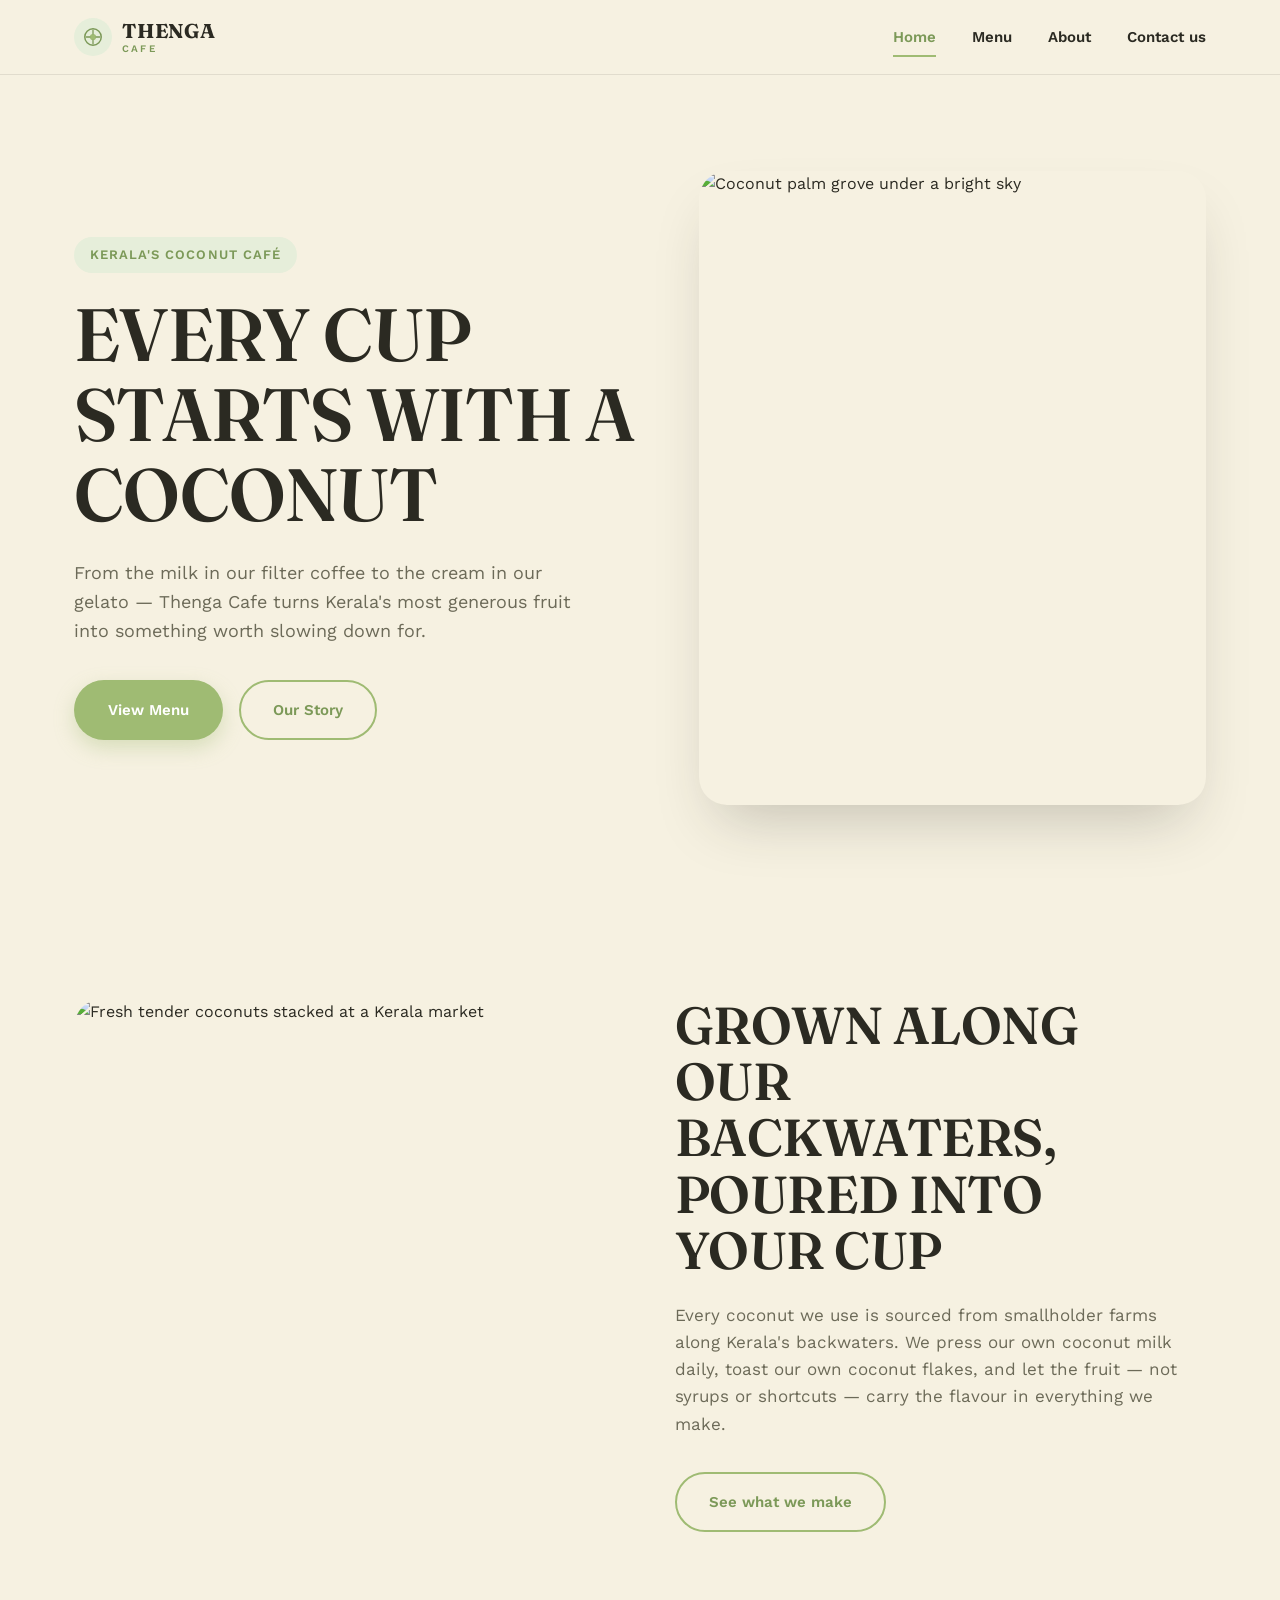
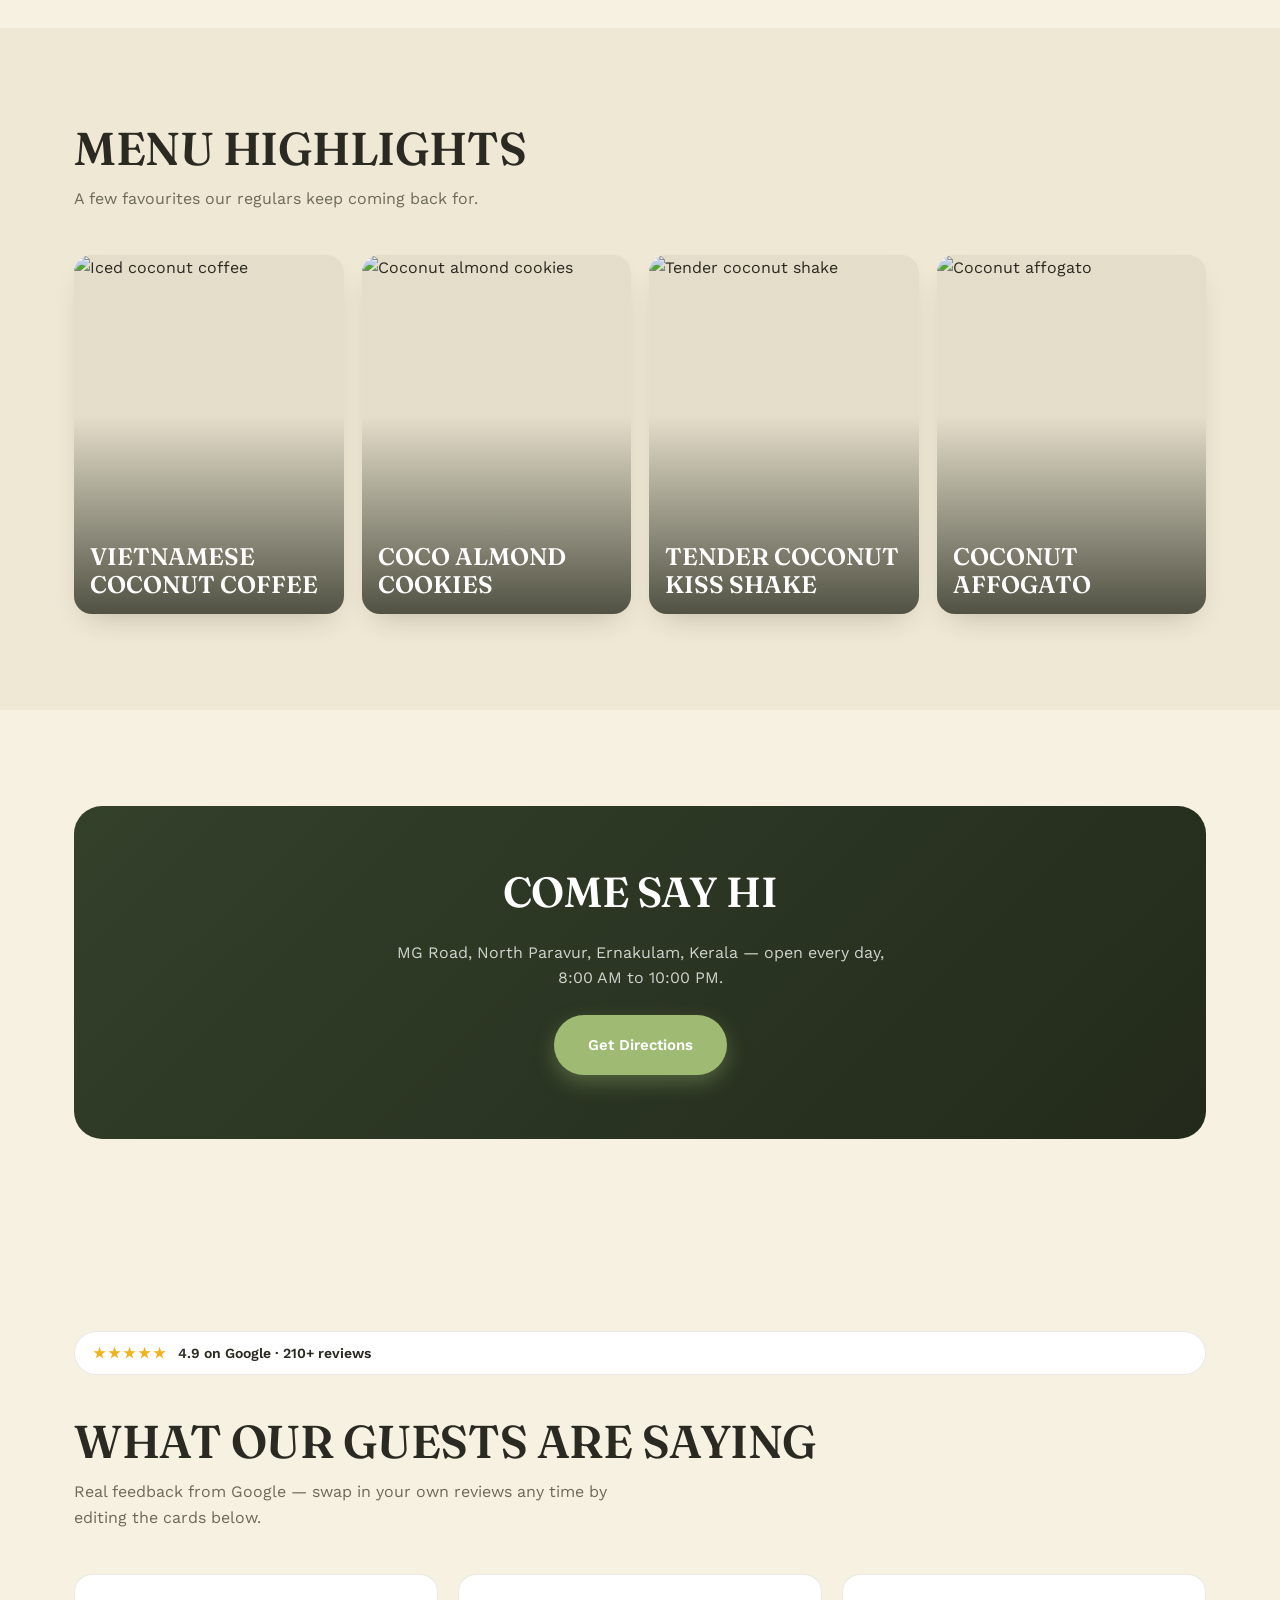
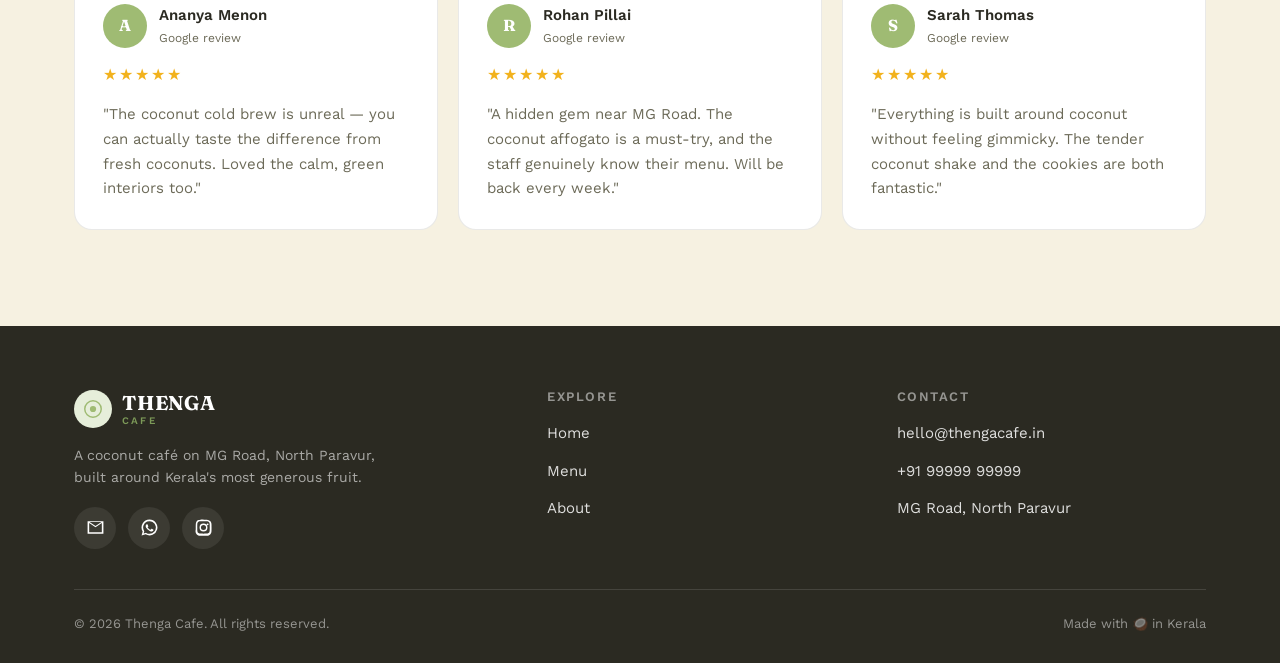
==== commit cc7cf326: "code changed completely compressed all files to index.hyml" ====
--- a/index.html
+++ b/index.html
@@ -3,212 +3,1007 @@
 <head>
 <meta charset="UTF-8">
 <meta name="viewport" content="width=device-width, initial-scale=1.0">
-<title>Thenga Cafe — Built Around Coconut</title>
-<meta name="description" content="Thenga Cafe — coconut coffee, gelatos, and comfort plates rooted in Kerala's coconut coast.">
+<title>Thenga Cafe — Kerala's Coconut Café</title>
+<meta name="description" content="Thenga Cafe — every cup, shake and plate built around the coconut.">
+
+<!-- =========================================================
+     GOOGLE FONTS
+     Display font (headings): Fraunces  — elegant, chunky serif
+     Body font (paragraphs):  Work Sans — clean, readable sans
+     ========================================================= -->
 <link rel="preconnect" href="https://fonts.googleapis.com">
 <link rel="preconnect" href="https://fonts.gstatic.com" crossorigin>
 <link href="https://fonts.googleapis.com/css2?family=Fraunces:opsz,wght@9..144,500;9..144,600;9..144,700&family=Work+Sans:wght@400;500;600;700&display=swap" rel="stylesheet">
-<link rel="stylesheet" href="style.css">
+
+<style>
+/* =====================================================================
+   THEME VARIABLES
+   -----------------------------------------------------------------
+   Everything you'd want to re-brand the site lives right here.
+   Change a color/font once here and it updates across the whole page.
+   ===================================================================== */
+:root{
+  /* ---- COLORS -------------------------------------------------- */
+  --color-bg:          #F6F1E1;   /* main cream/beige page background   */
+  --color-bg-card:      #FFFFFF;  /* white card background              */
+  --color-bg-soft:      #EFE8D4;  /* slightly deeper cream for sections */
+  --color-text:         #2B2A22;  /* main body/heading text (near-black)*/
+  --color-text-muted:   #6C6A58;  /* secondary / paragraph text         */
+  --color-accent:       #9FBB73;  /* PRIMARY BRAND COLOR (soft green)   */
+  --color-accent-dark:  #7C9958;  /* darker green, used on hover        */
+  --color-accent-soft:  #E6EEDA;  /* pale green tint, backgrounds/badges*/
+  --color-border:       rgba(43,42,34,0.10);
+  --color-white:        #FFFFFF;
+
+  /* ---- TYPOGRAPHY ------------------------------------------------ */
+  --font-display: 'Fraunces', Georgia, serif;   /* big elegant headings */
+  --font-body:    'Work Sans', Arial, sans-serif; /* everything else    */
+
+  /* ---- LAYOUT ------------------------------------------------------ */
+  --max-width: 1180px;
+  --radius-sm: 10px;
+  --radius-md: 18px;
+  --radius-lg: 28px;
+  --space-section: 96px;   /* vertical space between big sections */
+}
+
+/* =====================================================================
+   RESET / BASE
+   ===================================================================== */
+*,*::before,*::after{ box-sizing:border-box; }
+html{ scroll-behavior:smooth; }
+body{
+  margin:0;
+  background:var(--color-bg);
+  color:var(--color-text);
+  font-family:var(--font-body);
+  font-size:16px;
+  line-height:1.6;
+  -webkit-font-smoothing:antialiased;
+}
+img{ max-width:100%; display:block; }
+a{ color:inherit; text-decoration:none; }
+ul{ list-style:none; margin:0; padding:0; }
+h1,h2,h3,h4{
+  font-family:var(--font-display);
+  font-weight:600;
+  line-height:1.08;
+  margin:0;
+  letter-spacing:-0.01em;
+}
+p{ margin:0; }
+.container{
+  width:100%;
+  max-width:var(--max-width);
+  margin:0 auto;
+  padding:0 24px;
+}
+:focus-visible{
+  outline:3px solid var(--color-accent-dark);
+  outline-offset:3px;
+}
+@media (prefers-reduced-motion: reduce){
+  *{ animation-duration:0.001ms !important; animation-iteration-count:1 !important; transition-duration:0.001ms !important; scroll-behavior:auto !important; }
+}
+
+/* =====================================================================
+   FADE-IN-ON-SCROLL ANIMATION
+   Add class="reveal" to any element; JS adds "is-visible" when it
+   scrolls into view.
+   ===================================================================== */
+.reveal{
+  opacity:0;
+  transform:translateY(24px);
+  transition:opacity 0.7s ease, transform 0.7s ease;
+}
+.reveal.is-visible{
+  opacity:1;
+  transform:translateY(0);
+}
+
+/* =====================================================================
+   BUTTONS  (shared button style used across the site)
+   ===================================================================== */
+.btn{
+  display:inline-flex;
+  align-items:center;
+  gap:8px;
+  padding:16px 32px;
+  border-radius:999px;
+  font-family:var(--font-body);
+  font-weight:600;
+  font-size:15px;
+  border:2px solid transparent;
+  cursor:pointer;
+  transition:transform 0.25s ease, background 0.25s ease, box-shadow 0.25s ease, color 0.25s ease;
+}
+.btn:hover{ transform:translateY(-3px); }
+.btn-primary{
+  background:var(--color-accent);
+  color:var(--color-white);
+  box-shadow:0 8px 20px rgba(159,187,115,0.35);
+}
+.btn-primary:hover{ background:var(--color-accent-dark); box-shadow:0 12px 26px rgba(124,153,88,0.4); }
+.btn-outline{
+  background:transparent;
+  border-color:var(--color-accent);
+  color:var(--color-accent-dark);
+}
+.btn-outline:hover{ background:var(--color-accent); color:var(--color-white); }
+
+/* =====================================================================
+   HEADER / NAVIGATION
+   ===================================================================== */
+.site-header{
+  position:sticky;
+  top:0;
+  z-index:100;
+  background:rgba(246,241,225,0.92);
+  backdrop-filter:blur(10px);
+  border-bottom:1px solid var(--color-border);
+}
+.nav-row{
+  display:flex;
+  align-items:center;
+  justify-content:space-between;
+  padding:18px 24px;
+}
+/* ---- LOGO : edit the text "THENGA" / "CAFE" below in the HTML ---- */
+.logo{
+  display:flex;
+  align-items:center;
+  gap:10px;
+  font-family:var(--font-display);
+  font-weight:700;
+  font-size:20px;
+  letter-spacing:0.04em;
+  color:var(--color-text);
+}
+.logo-mark{
+  width:38px;
+  height:38px;
+  border-radius:50%;
+  background:var(--color-accent-soft);
+  display:flex;
+  align-items:center;
+  justify-content:center;
+  flex-shrink:0;
+}
+.logo-mark svg{ width:22px; height:22px; }
+.logo-text{ display:flex; flex-direction:column; line-height:1; }
+.logo-text small{ font-family:var(--font-body); font-weight:600; font-size:10px; letter-spacing:0.22em; color:var(--color-accent-dark); margin-top:3px; }
+
+/* ---- Desktop nav links ---- */
+.nav-links{
+  display:none; /* hidden on mobile, shown at desktop breakpoint below */
+  gap:36px;
+  align-items:center;
+}
+.nav-links a{
+  font-weight:600;
+  font-size:15px;
+  color:var(--color-text);
+  position:relative;
+  padding:6px 0;
+  transition:color 0.2s ease;
+}
+.nav-links a::after{
+  content:"";
+  position:absolute;
+  left:0; bottom:-2px;
+  width:0%;
+  height:2px;
+  background:var(--color-accent);
+  transition:width 0.25s ease;
+}
+.nav-links a:hover,
+.nav-links a.active{ color:var(--color-accent-dark); }
+.nav-links a:hover::after,
+.nav-links a.active::after{ width:100%; }
+
+/* ---- Hamburger button (mobile only) ---- */
+.nav-toggle{
+  display:flex;
+  flex-direction:column;
+  justify-content:center;
+  gap:5px;
+  width:42px;
+  height:42px;
+  border-radius:10px;
+  border:1px solid var(--color-border);
+  background:var(--color-bg-card);
+  cursor:pointer;
+}
+.nav-toggle span{
+  display:block;
+  height:2px;
+  width:20px;
+  margin:0 auto;
+  background:var(--color-text);
+  border-radius:2px;
+  transition:transform 0.3s ease, opacity 0.3s ease;
+}
+.nav-toggle.is-open span:nth-child(1){ transform:translateY(7px) rotate(45deg); }
+.nav-toggle.is-open span:nth-child(2){ opacity:0; }
+.nav-toggle.is-open span:nth-child(3){ transform:translateY(-7px) rotate(-45deg); }
+
+/* ---- Mobile dropdown menu ---- */
+.mobile-menu{
+  max-height:0;
+  overflow:hidden;
+  background:var(--color-bg-card);
+  border-bottom:1px solid var(--color-border);
+  transition:max-height 0.35s ease;
+}
+.mobile-menu.is-open{ max-height:340px; }
+.mobile-menu ul{ padding:8px 24px 20px; display:flex; flex-direction:column; gap:4px; }
+.mobile-menu a{
+  display:block;
+  padding:14px 4px;
+  font-weight:600;
+  font-size:16px;
+  border-bottom:1px solid var(--color-border);
+}
+.mobile-menu li:last-child a{ border-bottom:none; }
+
+@media (min-width:900px){
+  .nav-links{ display:flex; }
+  .nav-toggle,.mobile-menu{ display:none; }
+}
+
+/* =====================================================================
+   HERO
+   ===================================================================== */
+.hero{
+  padding:64px 0 var(--space-section);
+}
+.hero-grid{
+  display:grid;
+  grid-template-columns:1fr;
+  gap:40px;
+  align-items:center;
+}
+.hero-eyebrow{
+  display:inline-flex;
+  align-items:center;
+  gap:8px;
+  background:var(--color-accent-soft);
+  color:var(--color-accent-dark);
+  font-weight:600;
+  font-size:13px;
+  letter-spacing:0.08em;
+  text-transform:uppercase;
+  padding:8px 16px;
+  border-radius:999px;
+  margin-bottom:22px;
+}
+.hero h1{
+  font-size:clamp(40px,9vw,74px);
+  text-transform:uppercase;
+}
+.hero p.lead{
+  margin-top:24px;
+  max-width:46ch;
+  font-size:18px;
+  color:var(--color-text-muted);
+}
+.hero-actions{
+  margin-top:34px;
+  display:flex;
+  flex-wrap:wrap;
+  gap:16px;
+}
+.hero-image{
+  border-radius:var(--radius-lg);
+  overflow:hidden;
+  aspect-ratio:4/5;
+  box-shadow:0 30px 60px -20px rgba(43,42,34,0.25);
+}
+.hero-image img{ width:100%; height:100%; object-fit:cover; }
+
+@media (min-width:900px){
+  .hero-grid{ grid-template-columns:1.05fr 0.95fr; gap:64px; }
+  .hero{ padding:96px 0 var(--space-section); }
+}
+
+/* =====================================================================
+   ABOUT / "BUILT AROUND ONE FRUIT" SECTION
+   ===================================================================== */
+.about{ padding:var(--space-section) 0; }
+.about-grid{
+  display:grid;
+  grid-template-columns:1fr;
+  gap:40px;
+  align-items:center;
+}
+.about h2{
+  font-size:clamp(34px,6vw,52px);
+  text-transform:uppercase;
+  max-width:14ch;
+}
+.about p.lead{
+  margin-top:24px;
+  color:var(--color-text-muted);
+  font-size:17px;
+  max-width:52ch;
+}
+.about-image{
+  border-radius:var(--radius-lg);
+  overflow:hidden;
+  aspect-ratio:1/1;
+}
+.about-image img{ width:100%; height:100%; object-fit:cover; }
+
+@media (min-width:900px){
+  .about-grid{ grid-template-columns:1fr 1fr; gap:70px; }
+}
+
+/* =====================================================================
+   MENU HIGHLIGHTS (home page teaser cards)
+   ===================================================================== */
+.highlights{ padding:var(--space-section) 0; background:var(--color-bg-soft); }
+.section-head{
+  display:flex;
+  flex-direction:column;
+  gap:12px;
+  margin-bottom:44px;
+}
+.section-head h2{
+  font-size:clamp(32px,6vw,46px);
+  text-transform:uppercase;
+}
+.section-head p{ color:var(--color-text-muted); font-size:16px; max-width:56ch; }
+
+.highlight-grid{
+  display:grid;
+  grid-template-columns:repeat(2,1fr);
+  gap:18px;
+}
+.highlight-card{
+  position:relative;
+  border-radius:var(--radius-md);
+  overflow:hidden;
+  aspect-ratio:3/4;
+  box-shadow:0 14px 30px -14px rgba(43,42,34,0.28);
+  transition:transform 0.4s ease, box-shadow 0.4s ease;
+}
+.highlight-card:hover{ transform:translateY(-8px); box-shadow:0 22px 40px -16px rgba(43,42,34,0.35); }
+.highlight-card img{
+  position:absolute; inset:0;
+  width:100%; height:100%;
+  object-fit:cover;
+  transition:transform 0.6s ease;
+}
+.highlight-card:hover img{ transform:scale(1.07); }
+.highlight-card::after{
+  content:"";
+  position:absolute; inset:0;
+  background:linear-gradient(to top, rgba(20,24,12,0.72) 0%, rgba(20,24,12,0.05) 55%);
+}
+.highlight-label{
+  position:absolute;
+  left:16px; right:16px; bottom:16px;
+  z-index:2;
+  color:#fff;
+  font-family:var(--font-display);
+  font-weight:600;
+  font-size:clamp(18px,3vw,24px);
+  text-transform:uppercase;
+  line-height:1.15;
+}
+
+@media (min-width:700px){
+  .highlight-grid{ grid-template-columns:repeat(4,1fr); }
+}
+
+/* =====================================================================
+   VISIT US / GET DIRECTIONS
+   ===================================================================== */
+.visit{ padding:var(--space-section) 0; }
+.visit-card{
+  background:var(--color-text);
+  background:linear-gradient(135deg,#33402A,#232A1B);
+  border-radius:var(--radius-lg);
+  padding:48px 28px;
+  color:#fff;
+  display:flex;
+  flex-direction:column;
+  gap:24px;
+  text-align:center;
+}
+.visit-card h2{
+  font-size:clamp(28px,6vw,42px);
+  text-transform:uppercase;
+  color:#fff;
+}
+.visit-card p{ color:rgba(255,255,255,0.78); font-size:16px; max-width:50ch; margin:0 auto; }
+.visit-actions{ display:flex; justify-content:center; }
+.visit .btn-primary{ background:var(--color-accent); }
+.visit .btn-primary:hover{ background:var(--color-accent-dark); }
+
+@media (min-width:700px){
+  .visit-card{ padding:64px; }
+}
+
+/* =====================================================================
+   GOOGLE REVIEWS  (static mock-up — edit the review cards in the HTML)
+   ===================================================================== */
+.reviews{ padding:var(--space-section) 0; }
+.reviews-grid{
+  display:grid;
+  grid-template-columns:1fr;
+  gap:20px;
+}
+.review-card{
+  background:var(--color-bg-card);
+  border:1px solid var(--color-border);
+  border-radius:var(--radius-md);
+  padding:28px;
+  display:flex;
+  flex-direction:column;
+  gap:14px;
+  transition:transform 0.3s ease, box-shadow 0.3s ease;
+}
+.review-card:hover{ transform:translateY(-6px); box-shadow:0 16px 30px -16px rgba(43,42,34,0.25); }
+.review-top{ display:flex; align-items:center; gap:12px; }
+.review-avatar{
+  width:44px; height:44px;
+  border-radius:50%;
+  background:var(--color-accent);
+  color:#fff;
+  display:flex; align-items:center; justify-content:center;
+  font-weight:700;
+  font-family:var(--font-display);
+  flex-shrink:0;
+}
+.review-name{ font-weight:600; font-size:15px; }
+.review-google{ display:flex; align-items:center; gap:5px; font-size:12px; color:var(--color-text-muted); margin-top:2px; }
+.review-stars{ color:#F2B21D; letter-spacing:2px; font-size:16px; }
+.review-text{ color:var(--color-text-muted); font-size:15px; line-height:1.65; }
+.reviews-badge{
+  display:inline-flex;
+  align-items:center;
+  gap:10px;
+  background:var(--color-bg-card);
+  border:1px solid var(--color-border);
+  padding:10px 18px;
+  border-radius:999px;
+  font-weight:600;
+  font-size:14px;
+  margin-bottom:30px;
+}
+.reviews-badge .review-stars{ font-size:14px; }
+
+@media (min-width:700px){
+  .reviews-grid{ grid-template-columns:repeat(3,1fr); }
+}
+
+/* =====================================================================
+   FOOTER
+   ===================================================================== */
+.site-footer{
+  background:var(--color-text);
+  color:rgba(255,255,255,0.82);
+  padding:64px 0 28px;
+}
+.footer-grid{
+  display:grid;
+  grid-template-columns:1fr;
+  gap:40px;
+  padding-bottom:40px;
+  border-bottom:1px solid rgba(255,255,255,0.12);
+}
+.footer-brand .logo{ color:#fff; }
+.footer-brand p{ margin-top:16px; color:rgba(255,255,255,0.6); max-width:36ch; font-size:14px; }
+.footer-col h4{
+  font-family:var(--font-body);
+  font-size:13px;
+  letter-spacing:0.12em;
+  text-transform:uppercase;
+  color:rgba(255,255,255,0.5);
+  margin-bottom:16px;
+}
+.footer-col ul{ display:flex; flex-direction:column; gap:12px; }
+.footer-col a{ font-size:15px; color:rgba(255,255,255,0.85); transition:color 0.2s ease; }
+.footer-col a:hover{ color:var(--color-accent); }
+
+/* ---- Social / contact icon row ---- */
+.social-row{ display:flex; gap:12px; margin-top:18px; }
+.social-icon{
+  width:42px; height:42px;
+  border-radius:50%;
+  background:rgba(255,255,255,0.08);
+  display:flex; align-items:center; justify-content:center;
+  transition:background 0.25s ease, transform 0.25s ease;
+}
+.social-icon:hover{ background:var(--color-accent); transform:translateY(-4px); }
+.social-icon svg{ width:19px; height:19px; fill:#fff; }
+
+.footer-bottom{
+  padding-top:24px;
+  display:flex;
+  flex-direction:column;
+  gap:8px;
+  font-size:13px;
+  color:rgba(255,255,255,0.5);
+}
+
+@media (min-width:800px){
+  .footer-grid{ grid-template-columns:1.4fr 1fr 1fr; }
+  .footer-bottom{ flex-direction:row; justify-content:space-between; }
+}
+
+/* =====================================================================
+   FULL MENU PAGE  (shown only when URL hash is #menu — see JS router)
+   ===================================================================== */
+#page-menu{ display:none; } /* hidden by default, JS toggles this */
+.menu-page{ padding:56px 0 var(--space-section); }
+.menu-page-head{ text-align:center; margin-bottom:56px; }
+.menu-page-head h1{
+  font-size:clamp(36px,7vw,58px);
+  text-transform:uppercase;
+}
+.menu-page-head p{ margin-top:16px; color:var(--color-text-muted); font-size:16px; }
+
+.menu-category{ margin-bottom:52px; }
+.menu-category-title{
+  display:flex;
+  align-items:center;
+  gap:16px;
+  margin-bottom:24px;
+}
+.menu-category-title h3{
+  font-size:24px;
+  text-transform:uppercase;
+  white-space:nowrap;
+}
+.menu-category-title .rule{ flex:1; height:1px; background:var(--color-border); }
+
+.menu-items{ display:grid; grid-template-columns:1fr; gap:6px; }
+.menu-item{
+  display:flex;
+  justify-content:space-between;
+  gap:16px;
+  padding:16px 4px;
+  border-bottom:1px dashed var(--color-border);
+}
+.menu-item-name{ font-weight:600; font-size:16px; }
+.menu-item-desc{ color:var(--color-text-muted); font-size:14px; margin-top:4px; max-width:46ch; }
+.menu-item-price{
+  font-family:var(--font-display);
+  font-weight:600;
+  font-size:17px;
+  color:var(--color-accent-dark);
+  white-space:nowrap;
+}
+
+@media (min-width:700px){
+  .menu-items{ grid-template-columns:1fr 1fr; column-gap:36px; }
+}
+</style>
 </head>
 <body>
 
-<!-- ============ HEADER ============ -->
+<!-- =========================================================
+     HEADER / NAVIGATION
+     Edit nav links here. href="#menu" triggers the JS router
+     to swap to the standalone Menu page (used by the QR code).
+     ========================================================= -->
 <header class="site-header">
-  <div class="nav-inner">
-    <a href="index.html" class="brand">
-      <svg class="brand-mark" viewBox="0 0 40 40" fill="none" xmlns="http://www.w3.org/2000/svg">
-        <circle cx="20" cy="20" r="19" stroke="#9FBB73" stroke-width="1.5"/>
-        <path d="M20 8c4 3 6 7 6 12s-2 9-6 12c-4-3-6-7-6-12s2-9 6-12z" fill="#9FBB73" opacity="0.85"/>
-        <circle cx="20" cy="20" r="2.4" fill="#FAF4E8"/>
-      </svg>
-      <span class="brand-name">THENGA<span>CAFE</span></span>
+  <div class="nav-row container">
+    <!-- LOGO: change "THENGA" / "CAFE" text below -->
+    <a href="#home" class="logo" data-nav-link>
+      <span class="logo-mark">
+        <svg viewBox="0 0 24 24" fill="none" xmlns="http://www.w3.org/2000/svg">
+          <circle cx="12" cy="12" r="9" stroke="#7C9958" stroke-width="1.6"/>
+          <circle cx="12" cy="12" r="3.4" fill="#9FBB73"/>
+          <path d="M12 4.6V8.6M12 15.4V19.4M4.6 12H8.6M15.4 12H19.4" stroke="#7C9958" stroke-width="1.4" stroke-linecap="round"/>
+        </svg>
+      </span>
+      <span class="logo-text">THENGA<small>CAFE</small></span>
     </a>
 
-    <nav class="nav-links">
-      <a href="index.html" class="active">Home</a>
-      <a href="menu.html">Menu</a>
-      <a href="index.html#about">About</a>
-      <a href="index.html#contact">Contact us</a>
+    <!-- Desktop nav -->
+    <nav class="nav-links" aria-label="Primary">
+      <a href="#home" data-nav-link>Home</a>
+      <a href="#menu" data-nav-link>Menu</a>
+      <a href="#about" data-nav-link>About</a>
+      <a href="#footer" data-nav-link>Contact us</a>
     </nav>
 
-    <button class="hamburger" aria-label="Toggle menu" aria-expanded="false">
+    <!-- Hamburger (mobile only) -->
+    <button class="nav-toggle" id="navToggle" aria-label="Toggle menu" aria-expanded="false">
       <span></span><span></span><span></span>
     </button>
   </div>
+
+  <!-- Mobile dropdown -->
+  <div class="mobile-menu" id="mobileMenu">
+    <ul>
+      <li><a href="#home" data-nav-link>Home</a></li>
+      <li><a href="#menu" data-nav-link>Menu</a></li>
+      <li><a href="#about" data-nav-link>About</a></li>
+      <li><a href="#footer" data-nav-link>Contact us</a></li>
+    </ul>
+  </div>
 </header>
 
-<div class="mobile-menu">
-  <a href="index.html">Home</a>
-  <a href="menu.html">Menu</a>
-  <a href="index.html#about">About</a>
-  <a href="index.html#contact">Contact us</a>
-</div>
-
-<!-- ============ HERO ============ -->
-<section class="hero">
-  <div class="container hero-grid">
-    <div class="hero-copy reveal">
-      <span class="eyebrow">Rooted on Kerala's coconut coast</span>
-      <h1>Brewed Around <em>One</em> Beloved Fruit</h1>
-      <p>From coconut milk in our coffee to gelatos, cookies, and comfort plates — every creation at Thenga Cafe begins with the thenga, made to be shared, savoured, and returned to.</p>
-      <a href="menu.html" class="btn btn-primary">Explore the Menu</a>
+
+<!-- =====================================================================
+     PAGE: HOME  (hidden automatically whenever URL hash is "#menu")
+     ===================================================================== -->
+<main id="page-home">
+
+  <!-- ---------------- HERO ---------------- -->
+  <section class="hero">
+    <div class="container hero-grid">
+      <div class="reveal">
+        <span class="hero-eyebrow">Kerala's Coconut Café</span>
+        <!-- EDIT HEADLINE TEXT HERE -->
+        <h1>Every Cup Starts With A Coconut</h1>
+        <p class="lead">From the milk in our filter coffee to the cream in our gelato — Thenga Cafe turns Kerala's most generous fruit into something worth slowing down for.</p>
+        <div class="hero-actions">
+          <!-- SINGLE "View Menu" BUTTON — do not duplicate elsewhere -->
+          <a href="#menu" class="btn btn-primary" data-nav-link>View Menu</a>
+          <a href="#about" class="btn btn-outline" data-nav-link>Our Story</a>
+        </div>
+      </div>
+      <div class="hero-image reveal">
+        <!-- EDIT HERO IMAGE SRC HERE -->
+        <img src="https://images.unsplash.com/photo-1518623489648-a173ef7824f3?auto=format&fit=crop&w=900&q=80" alt="Coconut palm grove under a bright sky">
+      </div>
     </div>
-    <div class="hero-media reveal">
-      <img src="https://images.unsplash.com/photo-1520250497591-112f2f40a3f4?auto=format&fit=crop&w=900&q=80" alt="Palm trees against a bright sky along the Kerala coast">
-      <span class="hero-tag">🥥 Kerala grown, cafe made</span>
+  </section>
+
+  <!-- ---------------- ABOUT ---------------- -->
+  <section class="about" id="about">
+    <div class="container about-grid">
+      <div class="about-image reveal">
+        <!-- EDIT ABOUT IMAGE SRC HERE -->
+        <img src="https://images.unsplash.com/photo-1580910051074-3eb694886505?auto=format&fit=crop&w=800&q=80" alt="Fresh tender coconuts stacked at a Kerala market">
+      </div>
+      <div class="reveal">
+        <h2>Grown Along Our Backwaters, Poured Into Your Cup</h2>
+        <p class="lead">Every coconut we use is sourced from smallholder farms along Kerala's backwaters. We press our own coconut milk daily, toast our own coconut flakes, and let the fruit — not syrups or shortcuts — carry the flavour in everything we make.</p>
+        <div class="hero-actions">
+          <a href="#menu" class="btn btn-outline" data-nav-link>See what we make</a>
+        </div>
+      </div>
     </div>
-  </div>
-</section>
-
-<!-- ============ FEATURE STRIP ============ -->
-<section id="about" class="features">
-  <div class="container features-grid">
-    <div class="feature reveal">
-      <div class="feature-icon">
-        <svg viewBox="0 0 24 24" fill="none" stroke="currentColor" stroke-width="1.5" stroke-linecap="round" stroke-linejoin="round"><path d="M4 9h13v5a5 5 0 0 1-5 5H9a5 5 0 0 1-5-5V9z"/><path d="M17 10h2a2 2 0 0 1 0 4h-2"/><path d="M8 3c-1 1-1 2 0 3M12 3c-1 1-1 2 0 3"/></svg>
-      </div>
-      <h3>Coconut Brews</h3>
-      <p>Coffee creations crafted with our signature coconut milk.</p>
+  </section>
+
+  <!-- ---------------- MENU HIGHLIGHTS ---------------- -->
+  <section class="highlights">
+    <div class="container">
+      <div class="section-head reveal">
+        <h2>Menu Highlights</h2>
+        <p>A few favourites our regulars keep coming back for.</p>
+      </div>
+      <div class="highlight-grid">
+        <!-- Each card below: change the image src and the label text -->
+        <div class="highlight-card reveal">
+          <img src="https://images.unsplash.com/photo-1447933601403-0c6688de566e?auto=format&fit=crop&w=600&q=80" alt="Iced coconut coffee">
+          <span class="highlight-label">Vietnamese Coconut Coffee</span>
+        </div>
+        <div class="highlight-card reveal">
+          <img src="https://images.unsplash.com/photo-1499636136210-6f4ee915583e?auto=format&fit=crop&w=600&q=80" alt="Coconut almond cookies">
+          <span class="highlight-label">Coco Almond Cookies</span>
+        </div>
+        <div class="highlight-card reveal">
+          <img src="https://images.unsplash.com/photo-1572490122747-3968b75cc699?auto=format&fit=crop&w=600&q=80" alt="Tender coconut shake">
+          <span class="highlight-label">Tender Coconut Kiss Shake</span>
+        </div>
+        <div class="highlight-card reveal">
+          <img src="https://images.unsplash.com/photo-1551024506-0bccd828d307?auto=format&fit=crop&w=600&q=80" alt="Coconut affogato">
+          <span class="highlight-label">Coconut Affogato</span>
+        </div>
+      </div>
     </div>
-
-    <div class="feature reveal">
-      <div class="feature-icon">
-        <svg viewBox="0 0 24 24" fill="none" stroke="currentColor" stroke-width="1.5" stroke-linecap="round" stroke-linejoin="round"><path d="M12 3l1.8 4.2L18 9l-4.2 1.8L12 15l-1.8-4.2L6 9l4.2-1.8L12 3z"/><path d="M19 15l.8 1.9L21.5 18l-1.7.8L19 20.5l-.8-1.7L16.5 18l1.7-.9L19 15z"/></svg>
-      </div>
-      <h3>Sweet Treats</h3>
-      <p>Puddings, gelatos, and cookies made the Thenga way.</p>
+  </section>
+
+  <!-- ---------------- VISIT US / GET DIRECTIONS ---------------- -->
+  <section class="visit" id="visit">
+    <div class="container">
+      <div class="visit-card reveal">
+        <h2>Come Say Hi</h2>
+        <!-- EDIT ADDRESS TEXT HERE -->
+        <p>MG Road, North Paravur, Ernakulam, Kerala — open every day, 8:00 AM to 10:00 PM.</p>
+        <div class="visit-actions">
+          <!-- SINGLE "Get Directions" BUTTON — do not duplicate elsewhere.
+               Replace the URL below with your exact Google Maps link. -->
+          <a class="btn btn-primary" href="https://maps.google.com/?q=MG+Road+North+Paravur+Ernakulam+Kerala" target="_blank" rel="noopener">
+            Get Directions
+          </a>
+        </div>
+      </div>
     </div>
-
-    <div class="feature reveal">
-      <div class="feature-icon">
-        <svg viewBox="0 0 24 24" fill="none" stroke="currentColor" stroke-width="1.5" stroke-linecap="round" stroke-linejoin="round"><path d="M3 11l9-7 9 7"/><path d="M5 10v9a1 1 0 0 0 1 1h4v-6h4v6h4a1 1 0 0 0 1-1v-9"/></svg>
-      </div>
-      <h3>Kerala Kitchen</h3>
-      <p>Comfort plates and cafe favourites shaped around coconut.</p>
+  </section>
+
+  <!-- ---------------- GOOGLE REVIEWS (static mock-up) ---------------- -->
+  <section class="reviews" id="reviews">
+    <div class="container">
+      <div class="section-head reveal">
+        <span class="reviews-badge">
+          <span class="review-stars">★★★★★</span> 4.9 on Google · 210+ reviews
+        </span>
+        <h2>What Our Guests Are Saying</h2>
+        <p>Real feedback from Google — swap in your own reviews any time by editing the cards below.</p>
+      </div>
+      <div class="reviews-grid">
+        <!-- Review card 1 — edit name / text as needed -->
+        <div class="review-card reveal">
+          <div class="review-top">
+            <div class="review-avatar">A</div>
+            <div>
+              <div class="review-name">Ananya Menon</div>
+              <div class="review-google">Google review</div>
+            </div>
+          </div>
+          <div class="review-stars">★★★★★</div>
+          <p class="review-text">"The coconut cold brew is unreal — you can actually taste the difference from fresh coconuts. Loved the calm, green interiors too."</p>
+        </div>
+        <!-- Review card 2 -->
+        <div class="review-card reveal">
+          <div class="review-top">
+            <div class="review-avatar">R</div>
+            <div>
+              <div class="review-name">Rohan Pillai</div>
+              <div class="review-google">Google review</div>
+            </div>
+          </div>
+          <div class="review-stars">★★★★★</div>
+          <p class="review-text">"A hidden gem near MG Road. The coconut affogato is a must-try, and the staff genuinely know their menu. Will be back every week."</p>
+        </div>
+        <!-- Review card 3 -->
+        <div class="review-card reveal">
+          <div class="review-top">
+            <div class="review-avatar">S</div>
+            <div>
+              <div class="review-name">Sarah Thomas</div>
+              <div class="review-google">Google review</div>
+            </div>
+          </div>
+          <div class="review-stars">★★★★★</div>
+          <p class="review-text">"Everything is built around coconut without feeling gimmicky. The tender coconut shake and the cookies are both fantastic."</p>
+        </div>
+      </div>
     </div>
-
-    <div class="feature reveal">
-      <div class="feature-icon">
-        <svg viewBox="0 0 24 24" fill="none" stroke="currentColor" stroke-width="1.5" stroke-linecap="round" stroke-linejoin="round"><path d="M12 21s7-4.5 7-11a7 7 0 0 0-14 0c0 6.5 7 11 7 11z"/><circle cx="12" cy="10" r="2.5"/></svg>
-      </div>
-      <h3>Local Roots</h3>
-      <p>Every creation begins with coconuts sourced along Kerala's backwaters.</p>
+  </section>
+
+</main>
+
+
+<!-- =====================================================================
+     PAGE: MENU  (only visible when URL is index.html#menu — used for
+     the in-store QR code so guests land directly on the menu)
+     ===================================================================== -->
+<main id="page-menu">
+  <section class="menu-page">
+    <div class="container">
+      <div class="menu-page-head reveal">
+        <h1>Our Menu</h1>
+        <p>Everything on this menu is made fresh with real coconut, daily.</p>
+      </div>
+
+      <!-- CATEGORY: Coconut Coffees -->
+      <div class="menu-category reveal">
+        <div class="menu-category-title"><h3>Coconut Coffees</h3><span class="rule"></span></div>
+        <div class="menu-items">
+          <div class="menu-item">
+            <div><div class="menu-item-name">Vietnamese Coconut Coffee</div><div class="menu-item-desc">Slow-drip coffee over coconut cream and ice.</div></div>
+            <div class="menu-item-price">₹180</div>
+          </div>
+          <div class="menu-item">
+            <div><div class="menu-item-name">Coconut Cold Brew</div><div class="menu-item-desc">18-hour cold brew, coconut milk foam.</div></div>
+            <div class="menu-item-price">₹190</div>
+          </div>
+          <div class="menu-item">
+            <div><div class="menu-item-name">Toasted Coconut Latte</div><div class="menu-item-desc">Espresso, steamed milk, toasted coconut flakes.</div></div>
+            <div class="menu-item-price">₹190</div>
+          </div>
+          <div class="menu-item">
+            <div><div class="menu-item-name">Coconut Cappuccino</div><div class="menu-item-desc">Classic cappuccino, coconut milk foam.</div></div>
+            <div class="menu-item-price">₹170</div>
+          </div>
+        </div>
+      </div>
+
+      <!-- CATEGORY: Shakes & Freezes -->
+      <div class="menu-category reveal">
+        <div class="menu-category-title"><h3>Shakes &amp; Freezes</h3><span class="rule"></span></div>
+        <div class="menu-items">
+          <div class="menu-item">
+            <div><div class="menu-item-name">Tender Coconut Kiss Shake</div><div class="menu-item-desc">Tender coconut, vanilla, whipped cream, pistachio.</div></div>
+            <div class="menu-item-price">₹210</div>
+          </div>
+          <div class="menu-item">
+            <div><div class="menu-item-name">Chocolate Coconut Freeze</div><div class="menu-item-desc">Dark chocolate blended with fresh coconut milk.</div></div>
+            <div class="menu-item-price">₹220</div>
+          </div>
+          <div class="menu-item">
+            <div><div class="menu-item-name">Mango Coconut Chiller</div><div class="menu-item-desc">Alphonso mango, coconut milk, lime.</div></div>
+            <div class="menu-item-price">₹200</div>
+          </div>
+        </div>
+      </div>
+
+      <!-- CATEGORY: Desserts -->
+      <div class="menu-category reveal">
+        <div class="menu-category-title"><h3>Desserts</h3><span class="rule"></span></div>
+        <div class="menu-items">
+          <div class="menu-item">
+            <div><div class="menu-item-name">Coconut Affogato</div><div class="menu-item-desc">Coconut gelato drowned in hot espresso.</div></div>
+            <div class="menu-item-price">₹190</div>
+          </div>
+          <div class="menu-item">
+            <div><div class="menu-item-name">Coco Almond Cookies (2 pc)</div><div class="menu-item-desc">Chewy coconut-almond cookies, dark choc chunks.</div></div>
+            <div class="menu-item-price">₹120</div>
+          </div>
+          <div class="menu-item">
+            <div><div class="menu-item-name">Coconut Panna Cotta</div><div class="menu-item-desc">Set coconut cream, jaggery caramel.</div></div>
+            <div class="menu-item-price">₹210</div>
+          </div>
+          <div class="menu-item">
+            <div><div class="menu-item-name">Coconut Gelato Scoop</div><div class="menu-item-desc">House-churned, single scoop.</div></div>
+            <div class="menu-item-price">₹150</div>
+          </div>
+        </div>
+      </div>
+
+      <!-- CATEGORY: Savory Bites -->
+      <div class="menu-category reveal">
+        <div class="menu-category-title"><h3>Savory Bites</h3><span class="rule"></span></div>
+        <div class="menu-items">
+          <div class="menu-item">
+            <div><div class="menu-item-name">Coconut Chutney Sandwich</div><div class="menu-item-desc">Grilled sandwich, coconut-coriander chutney.</div></div>
+            <div class="menu-item-price">₹160</div>
+          </div>
+          <div class="menu-item">
+            <div><div class="menu-item-name">Kerala Coconut Rice Bowl</div><div class="menu-item-desc">Coconut rice, roasted vegetables, curry leaf oil.</div></div>
+            <div class="menu-item-price">₹240</div>
+          </div>
+          <div class="menu-item">
+            <div><div class="menu-item-name">Coconut Prawn Toast</div><div class="menu-item-desc">Crisp toast, coconut-prawn topping.</div></div>
+            <div class="menu-item-price">₹260</div>
+          </div>
+        </div>
+      </div>
+
     </div>
-  </div>
-</section>
-
-<!-- ============ MENU HIGHLIGHTS ============ -->
-<section class="menu-highlights">
-  <div class="container">
-    <div class="section-head-row reveal">
-      <div>
-        <span class="eyebrow">Menu highlights</span>
-        <h2>A Few Creations Impossible to Forget</h2>
-      </div>
-      <a href="menu.html" class="link-arrow">View Full Menu →</a>
-    </div>
-
-    <div class="menu-scroll">
-      <a href="menu.html#coffee" class="menu-card reveal">
-        <img src="https://images.unsplash.com/photo-1461023058943-07fcbe16d735?auto=format&fit=crop&w=700&q=80" alt="Iced Vietnamese-style coconut coffee">
-        <span class="menu-card-price">₹180</span>
-        <span class="menu-card-label">Vietnamese<br>Coconut Coffee</span>
-      </a>
-      <a href="menu.html#sweet" class="menu-card reveal">
-        <img src="https://images.unsplash.com/photo-1499636136210-6f4ee915583e?auto=format&fit=crop&w=700&q=80" alt="Coconut almond cookies stacked on a plate">
-        <span class="menu-card-price">₹90</span>
-        <span class="menu-card-label">Coco Almond<br>Cookies</span>
-      </a>
-      <a href="menu.html#shakes" class="menu-card reveal">
-        <img src="https://images.unsplash.com/photo-1572490122747-3968b75cc699?auto=format&fit=crop&w=700&q=80" alt="Tender coconut shake topped with pistachios">
-        <span class="menu-card-price">₹160</span>
-        <span class="menu-card-label">Tender Coconut<br>Kiss Shake</span>
-      </a>
-      <a href="menu.html#coffee" class="menu-card reveal">
-        <img src="https://images.unsplash.com/photo-1511920170033-f8396924c348?auto=format&fit=crop&w=700&q=80" alt="Coconut affogato with a shot of espresso">
-        <span class="menu-card-price">₹210</span>
-        <span class="menu-card-label">Coconut<br>Affogato</span>
-      </a>
-    </div>
-  </div>
-</section>
-
-<!-- ============ ABOUT SPLIT ============ -->
-<section class="about">
-  <div class="container about-grid">
-    <div class="about-media reveal">
-      <img src="https://images.unsplash.com/photo-1544787219-7f47ccb76574?auto=format&fit=crop&w=900&q=80" alt="Fresh coconuts stacked at a Kerala market">
-    </div>
-    <div class="about-copy reveal">
-      <span class="eyebrow">Our story</span>
-      <h2>Built on the Coast, Poured in the Cup</h2>
-      <p>Thenga means coconut in Malayalam — and it's the thread running through everything we make. We grew up watching coconuts get grated for chutney, shaved for sweets, and pressed for milk. Thenga Cafe brings that same instinct to coffee, gelato, and comfort food.</p>
-      <p>Every batch of milk, every scoop of gelato, and every plate on our menu begins with coconut sourced from farms along Kerala's backwaters.</p>
-      <div class="stat-row">
-        <div><strong>100%</strong><span>Kerala coconut</span></div>
-        <div><strong>30+</strong><span>Menu creations</span></div>
-        <div><strong>Daily</strong><span>Fresh milk pressed</span></div>
-      </div>
-    </div>
-  </div>
-</section>
-
-<!-- ============ QUOTE BAND ============ -->
-<section class="band">
-  <div class="container reveal">
-    <blockquote>"Every cup tastes like the coast it came from."</blockquote>
-    <cite>— A regular at Thenga Cafe</cite>
-  </div>
-</section>
-
-<!-- ============ FOOTER / CONTACT ============ -->
-<footer id="contact" class="site-footer">
+  </section>
+</main>
+
+
+<!-- =====================================================================
+     FOOTER  (always visible on both Home and Menu pages)
+     ===================================================================== -->
+<footer class="site-footer" id="footer">
   <div class="container">
     <div class="footer-grid">
       <div class="footer-brand">
-        <a href="index.html" class="brand">
-          <svg class="brand-mark" viewBox="0 0 40 40" fill="none" xmlns="http://www.w3.org/2000/svg">
-            <circle cx="20" cy="20" r="19" stroke="#9FBB73" stroke-width="1.5"/>
-            <path d="M20 8c4 3 6 7 6 12s-2 9-6 12c-4-3-6-7-6-12s2-9 6-12z" fill="#9FBB73" opacity="0.85"/>
-            <circle cx="20" cy="20" r="2.4" fill="#2B2A24"/>
+        <!-- EDIT FOOTER LOGO TEXT HERE -->
+        <span class="logo"><span class="logo-mark">
+          <svg viewBox="0 0 24 24" fill="none" xmlns="http://www.w3.org/2000/svg">
+            <circle cx="12" cy="12" r="9" stroke="#9FBB73" stroke-width="1.6"/>
+            <circle cx="12" cy="12" r="3.4" fill="#9FBB73"/>
           </svg>
-          <span class="brand-name">THENGA<span>CAFE</span></span>
-        </a>
-        <p>Coconut coffee, gelatos, and comfort plates rooted in Kerala's coconut coast.</p>
-        <div class="contact-icons">
-          <a href="mailto:hello@thengacafe.com" aria-label="Email us">
-            <svg viewBox="0 0 24 24" fill="none" stroke-width="1.6" stroke-linecap="round" stroke-linejoin="round"><rect x="3" y="5" width="18" height="14" rx="2"/><path d="M3 7l9 6 9-6"/></svg>
+        </span><span class="logo-text">THENGA<small>CAFE</small></span></span>
+        <p>A coconut café on MG Road, North Paravur, built around Kerala's most generous fruit.</p>
+
+        <!-- CONTACT ICONS: Email, WhatsApp, Instagram — edit hrefs below -->
+        <div class="social-row">
+          <a class="social-icon" href="mailto:hello@thengacafe.in" aria-label="Email us">
+            <svg viewBox="0 0 24 24"><path d="M2 4h20v16H2V4zm2 2.2V18h16V6.2l-8 5.6-8-5.6zM4.5 5l7.5 5.25L19.5 5H4.5z"/></svg>
           </a>
-          <a href="https://wa.me/919000000000" target="_blank" rel="noopener" aria-label="Chat on WhatsApp">
-            <svg viewBox="0 0 24 24" fill="none" stroke-width="1.6" stroke-linecap="round" stroke-linejoin="round"><path d="M20.5 12a8.5 8.5 0 1 1-3.9-7.1"/><path d="M20.5 3.5L17 7"/><path d="M8.5 10c0 3 2.5 5.5 5.5 5.5"/></svg>
+          <a class="social-icon" href="https://wa.me/919999999999" target="_blank" rel="noopener" aria-label="Message us on WhatsApp">
+            <svg viewBox="0 0 24 24"><path d="M12 2a10 10 0 00-8.6 15.1L2 22l5.05-1.32A10 10 0 1012 2zm0 18a8 8 0 01-4.08-1.11l-.29-.17-3 .78.8-2.92-.19-.3A8 8 0 1112 20zm4.4-5.6c-.24-.12-1.4-.7-1.62-.78-.22-.08-.38-.12-.54.12-.16.24-.62.78-.76.94-.14.16-.28.18-.52.06-.24-.12-1-.37-1.9-1.18-.7-.62-1.18-1.4-1.32-1.64-.14-.24-.02-.37.1-.49.11-.11.24-.28.36-.42.12-.14.16-.24.24-.4.08-.16.04-.3-.02-.42-.06-.12-.54-1.3-.74-1.78-.2-.47-.4-.4-.54-.41h-.46c-.16 0-.42.06-.64.3-.22.24-.84.82-.84 2s.86 2.32.98 2.48c.12.16 1.7 2.6 4.12 3.64.58.25 1.03.4 1.38.51.58.18 1.1.16 1.52.1.46-.07 1.4-.57 1.6-1.12.2-.55.2-1.02.14-1.12-.06-.1-.22-.16-.46-.28z"/></svg>
           </a>
-          <a href="https://instagram.com/thengacafe" target="_blank" rel="noopener" aria-label="Follow on Instagram">
-            <svg viewBox="0 0 24 24" fill="none" stroke-width="1.6" stroke-linecap="round" stroke-linejoin="round"><rect x="3" y="3" width="18" height="18" rx="5"/><circle cx="12" cy="12" r="4"/><circle cx="17.2" cy="6.8" r="1"/></svg>
+          <a class="social-icon" href="https://instagram.com/thengacafe" target="_blank" rel="noopener" aria-label="Follow us on Instagram">
+            <svg viewBox="0 0 24 24"><path d="M12 2.2c2.7 0 3 .01 4.12.06 1.1.05 1.86.23 2.5.48.68.27 1.25.62 1.82 1.19.57.57.92 1.14 1.19 1.82.25.64.43 1.4.48 2.5.05 1.12.06 1.42.06 4.12s-.01 3-.06 4.12c-.05 1.1-.23 1.86-.48 2.5a5.03 5.03 0 01-1.19 1.82c-.57.57-1.14.92-1.82 1.19-.64.25-1.4.43-2.5.48-1.12.05-1.42.06-4.12.06s-3-.01-4.12-.06c-1.1-.05-1.86-.23-2.5-.48a5.03 5.03 0 01-1.82-1.19 5.03 5.03 0 01-1.19-1.82c-.25-.64-.43-1.4-.48-2.5C2.21 15 2.2 14.7 2.2 12s.01-3 .06-4.12c.05-1.1.23-1.86.48-2.5.27-.68.62-1.25 1.19-1.82A5.03 5.03 0 015.75 2.57c.64-.25 1.4-.43 2.5-.48C9.37 2.03 9.7 2.02 12 2.02V2.2zm0 1.8c-2.66 0-2.97.01-4.02.06-.9.04-1.4.19-1.72.32-.43.17-.74.37-1.06.7-.33.32-.53.63-.7 1.06-.13.32-.28.82-.32 1.72-.05 1.05-.06 1.36-.06 4.02s.01 2.97.06 4.02c.04.9.19 1.4.32 1.72.17.43.37.74.7 1.06.32.33.63.53 1.06.7.32.13.82.28 1.72.32 1.05.05 1.36.06 4.02.06s2.97-.01 4.02-.06c.9-.04 1.4-.19 1.72-.32.43-.17.74-.37 1.06-.7.33-.32.53-.63.7-1.06.13-.32.28-.82.32-1.72.05-1.05.06-1.36.06-4.02s-.01-2.97-.06-4.02c-.04-.9-.19-1.4-.32-1.72a2.88 2.88 0 00-.7-1.06 2.88 2.88 0 00-1.06-.7c-.32-.13-.82-.28-1.72-.32-1.05-.05-1.36-.06-4.02-.06zM12 7a5 5 0 110 10 5 5 0 010-10zm0 1.8a3.2 3.2 0 100 6.4 3.2 3.2 0 000-6.4zm5.2-2a1.15 1.15 0 110 2.3 1.15 1.15 0 010-2.3z"/></svg>
           </a>
         </div>
       </div>
 
       <div class="footer-col">
-        <h4>Visit</h4>
-        <p>MG Road, North Paravur<br>Ernakulam, Kerala 683513</p>
-        <p>Open daily · 8am – 10pm</p>
+        <h4>Explore</h4>
+        <ul>
+          <li><a href="#home" data-nav-link>Home</a></li>
+          <li><a href="#menu" data-nav-link>Menu</a></li>
+          <li><a href="#about" data-nav-link>About</a></li>
+        </ul>
       </div>
 
       <div class="footer-col">
-        <h4>Get in touch</h4>
-        <a href="mailto:hello@thengacafe.com">hello@thengacafe.com</a>
-        <a href="https://wa.me/919000000000" target="_blank" rel="noopener">+91 90000 00000 (WhatsApp)</a>
-        <a href="https://instagram.com/thengacafe" target="_blank" rel="noopener">@thengacafe</a>
+        <h4>Contact</h4>
+        <ul>
+          <li><a href="mailto:hello@thengacafe.in">hello@thengacafe.in</a></li>
+          <li><a href="https://wa.me/919999999999" target="_blank" rel="noopener">+91 99999 99999</a></li>
+          <li><a href="https://maps.google.com/?q=MG+Road+North+Paravur+Ernakulam+Kerala" target="_blank" rel="noopener">MG Road, North Paravur</a></li>
+        </ul>
       </div>
     </div>
 
     <div class="footer-bottom">
       <span>© 2026 Thenga Cafe. All rights reserved.</span>
-      <span>Built with coconut and care.</span>
+      <span>Made with 🥥 in Kerala</span>
     </div>
   </div>
 </footer>
 
-<script src="script.js"></script>
+
+<script>
+/* =====================================================================
+   VANILLA JS — hamburger menu + hash router + scroll reveal
+   ===================================================================== */
+
+/* ---------- 1. Mobile hamburger menu ---------- */
+const navToggle  = document.getElementById('navToggle');
+const mobileMenu = document.getElementById('mobileMenu');
+
+navToggle.addEventListener('click', () => {
+  const isOpen = mobileMenu.classList.toggle('is-open');
+  navToggle.classList.toggle('is-open', isOpen);
+  navToggle.setAttribute('aria-expanded', isOpen);
+});
+
+/* Close mobile menu whenever a nav link is tapped */
+document.querySelectorAll('.mobile-menu a').forEach(link => {
+  link.addEventListener('click', () => {
+    mobileMenu.classList.remove('is-open');
+    navToggle.classList.remove('is-open');
+    navToggle.setAttribute('aria-expanded', false);
+  });
+});
+
+/* ---------- 2. Hash router (drives the standalone Menu page for QR codes) ---------- */
+const pageHome = document.getElementById('page-home');
+const pageMenu = document.getElementById('page-menu');
+const allNavLinks = document.querySelectorAll('[data-nav-link]');
+
+function setActiveNav(hash){
+  allNavLinks.forEach(link => {
+    const linkHash = link.getAttribute('href');
+    link.classList.toggle('active', linkHash === hash || (hash === '#home' && linkHash === '#home'));
+  });
+}
+
+function router(){
+  const hash = window.location.hash || '#home';
+  const isMenuPage = hash.indexOf('#menu') === 0;
+
+  pageHome.style.display = isMenuPage ? 'none' : '';
+  pageMenu.style.display = isMenuPage ? '' : 'none';
+  setActiveNav(isMenuPage ? '#menu' : (hash === '#home' ? '#home' : hash));
+
+  if(isMenuPage){
+    window.scrollTo(0,0);
+  } else if(hash && hash !== '#home'){
+    /* e.g. #about or #footer — scroll to that section on the home page */
+    setTimeout(() => {
+      const target = document.querySelector(hash);
+      if(target) target.scrollIntoView({ behavior:'smooth' });
+    }, 30);
+  } else {
+    window.scrollTo(0,0);
+  }
+}
+
+window.addEventListener('hashchange', router);
+window.addEventListener('DOMContentLoaded', router);
+
+/* ---------- 3. Scroll reveal animation (IntersectionObserver) ---------- */
+const revealEls = document.querySelectorAll('.reveal');
+const revealObserver = new IntersectionObserver((entries) => {
+  entries.forEach(entry => {
+    if(entry.isIntersecting){
+      entry.target.classList.add('is-visible');
+      revealObserver.unobserve(entry.target);
+    }
+  });
+}, { threshold: 0.15 });
+
+revealEls.forEach(el => revealObserver.observe(el));
+</script>
+
 </body>
 </html>
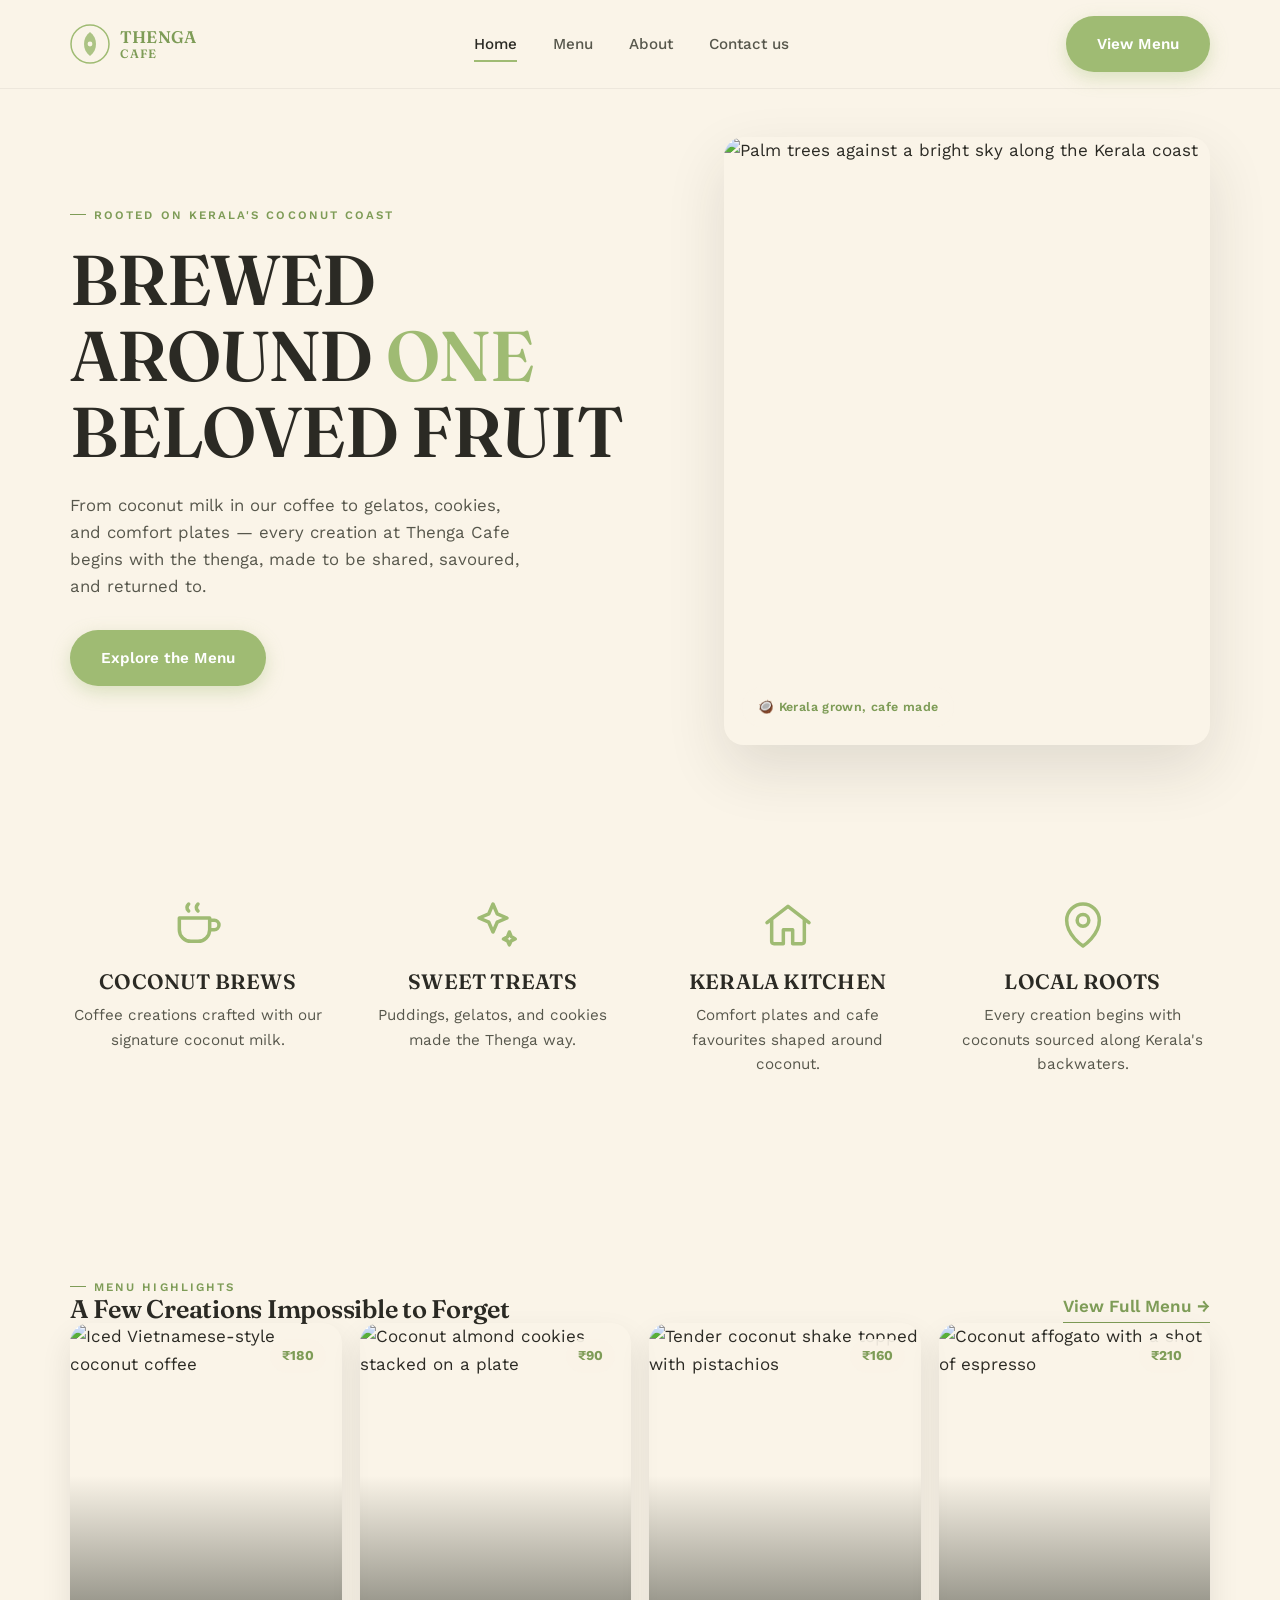
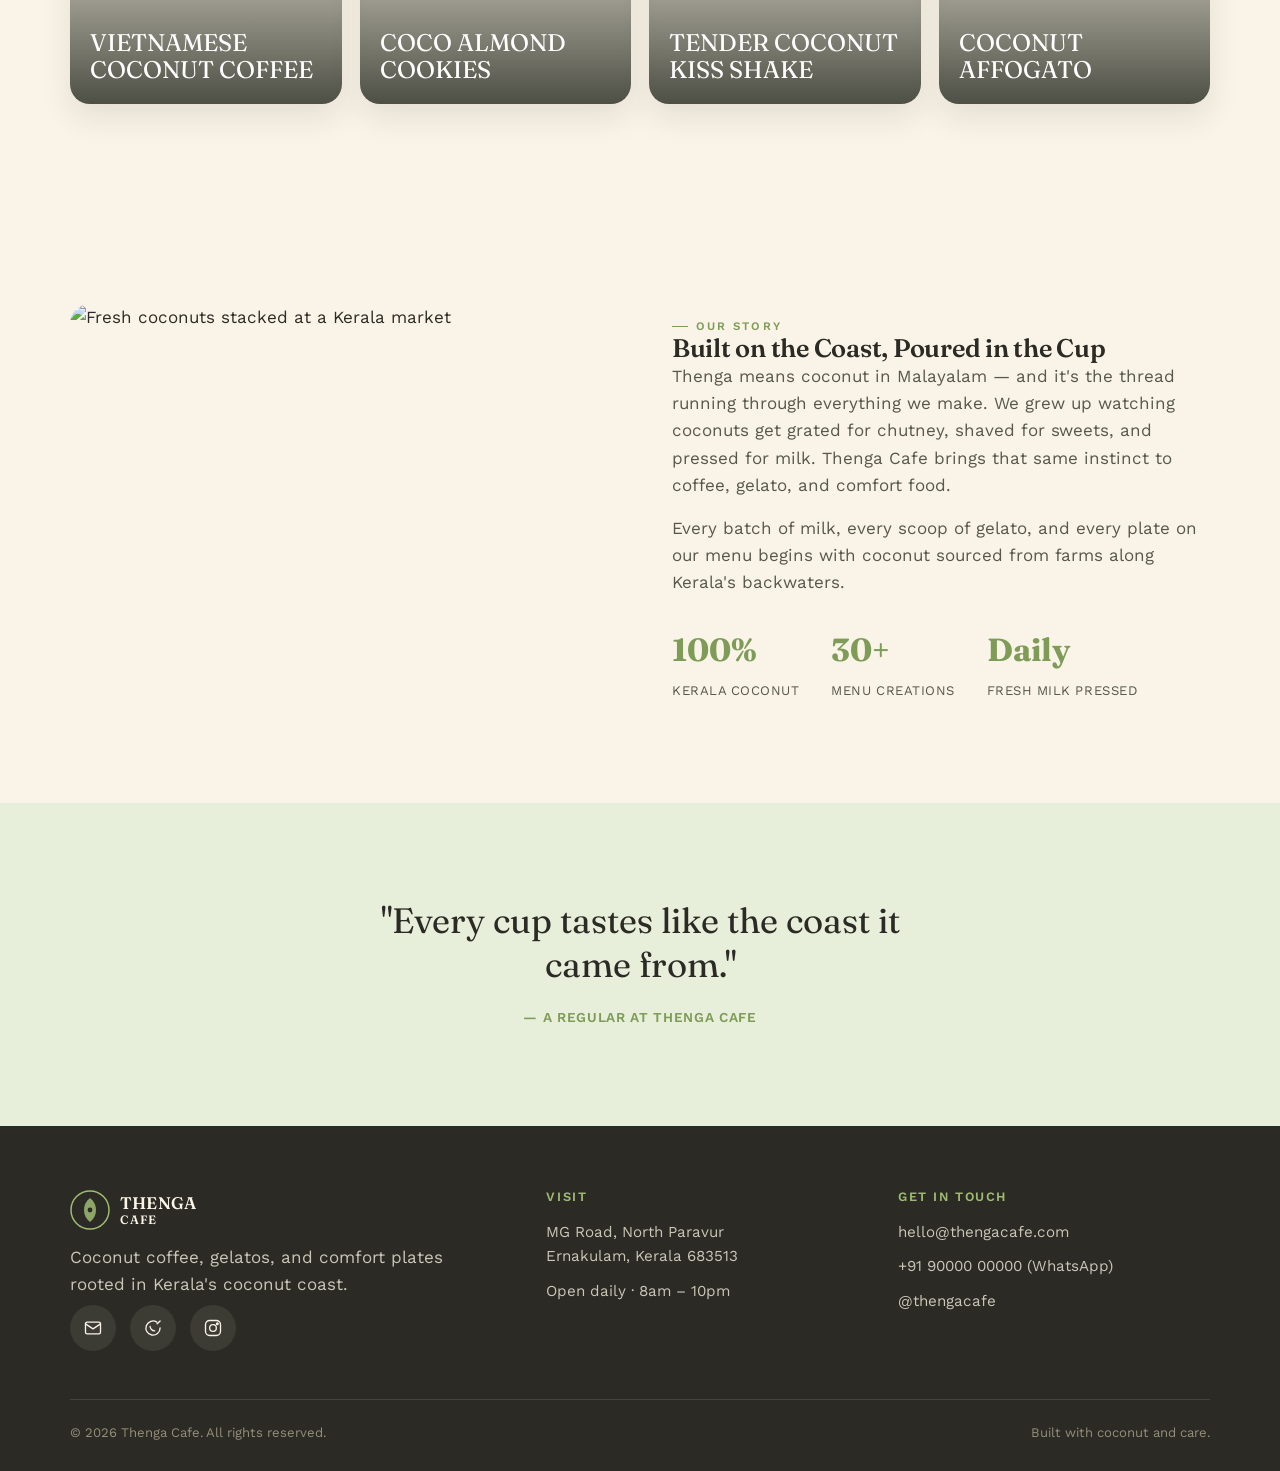
==== commit c38cc8e9: "Add files via upload" ====
--- a/index.html
+++ b/index.html
@@ -3,1007 +3,215 @@
 <head>
 <meta charset="UTF-8">
 <meta name="viewport" content="width=device-width, initial-scale=1.0">
-<title>Thenga Cafe — Kerala's Coconut Café</title>
-<meta name="description" content="Thenga Cafe — every cup, shake and plate built around the coconut.">
-
-<!-- =========================================================
-     GOOGLE FONTS
-     Display font (headings): Fraunces  — elegant, chunky serif
-     Body font (paragraphs):  Work Sans — clean, readable sans
-     ========================================================= -->
+<title>Thenga Cafe — Built Around Coconut</title>
+<meta name="description" content="Thenga Cafe — coconut coffee, gelatos, and comfort plates rooted in Kerala's coconut coast.">
 <link rel="preconnect" href="https://fonts.googleapis.com">
 <link rel="preconnect" href="https://fonts.gstatic.com" crossorigin>
 <link href="https://fonts.googleapis.com/css2?family=Fraunces:opsz,wght@9..144,500;9..144,600;9..144,700&family=Work+Sans:wght@400;500;600;700&display=swap" rel="stylesheet">
-
-<style>
-/* =====================================================================
-   THEME VARIABLES
-   -----------------------------------------------------------------
-   Everything you'd want to re-brand the site lives right here.
-   Change a color/font once here and it updates across the whole page.
-   ===================================================================== */
-:root{
-  /* ---- COLORS -------------------------------------------------- */
-  --color-bg:          #F6F1E1;   /* main cream/beige page background   */
-  --color-bg-card:      #FFFFFF;  /* white card background              */
-  --color-bg-soft:      #EFE8D4;  /* slightly deeper cream for sections */
-  --color-text:         #2B2A22;  /* main body/heading text (near-black)*/
-  --color-text-muted:   #6C6A58;  /* secondary / paragraph text         */
-  --color-accent:       #9FBB73;  /* PRIMARY BRAND COLOR (soft green)   */
-  --color-accent-dark:  #7C9958;  /* darker green, used on hover        */
-  --color-accent-soft:  #E6EEDA;  /* pale green tint, backgrounds/badges*/
-  --color-border:       rgba(43,42,34,0.10);
-  --color-white:        #FFFFFF;
-
-  /* ---- TYPOGRAPHY ------------------------------------------------ */
-  --font-display: 'Fraunces', Georgia, serif;   /* big elegant headings */
-  --font-body:    'Work Sans', Arial, sans-serif; /* everything else    */
-
-  /* ---- LAYOUT ------------------------------------------------------ */
-  --max-width: 1180px;
-  --radius-sm: 10px;
-  --radius-md: 18px;
-  --radius-lg: 28px;
-  --space-section: 96px;   /* vertical space between big sections */
-}
-
-/* =====================================================================
-   RESET / BASE
-   ===================================================================== */
-*,*::before,*::after{ box-sizing:border-box; }
-html{ scroll-behavior:smooth; }
-body{
-  margin:0;
-  background:var(--color-bg);
-  color:var(--color-text);
-  font-family:var(--font-body);
-  font-size:16px;
-  line-height:1.6;
-  -webkit-font-smoothing:antialiased;
-}
-img{ max-width:100%; display:block; }
-a{ color:inherit; text-decoration:none; }
-ul{ list-style:none; margin:0; padding:0; }
-h1,h2,h3,h4{
-  font-family:var(--font-display);
-  font-weight:600;
-  line-height:1.08;
-  margin:0;
-  letter-spacing:-0.01em;
-}
-p{ margin:0; }
-.container{
-  width:100%;
-  max-width:var(--max-width);
-  margin:0 auto;
-  padding:0 24px;
-}
-:focus-visible{
-  outline:3px solid var(--color-accent-dark);
-  outline-offset:3px;
-}
-@media (prefers-reduced-motion: reduce){
-  *{ animation-duration:0.001ms !important; animation-iteration-count:1 !important; transition-duration:0.001ms !important; scroll-behavior:auto !important; }
-}
-
-/* =====================================================================
-   FADE-IN-ON-SCROLL ANIMATION
-   Add class="reveal" to any element; JS adds "is-visible" when it
-   scrolls into view.
-   ===================================================================== */
-.reveal{
-  opacity:0;
-  transform:translateY(24px);
-  transition:opacity 0.7s ease, transform 0.7s ease;
-}
-.reveal.is-visible{
-  opacity:1;
-  transform:translateY(0);
-}
-
-/* =====================================================================
-   BUTTONS  (shared button style used across the site)
-   ===================================================================== */
-.btn{
-  display:inline-flex;
-  align-items:center;
-  gap:8px;
-  padding:16px 32px;
-  border-radius:999px;
-  font-family:var(--font-body);
-  font-weight:600;
-  font-size:15px;
-  border:2px solid transparent;
-  cursor:pointer;
-  transition:transform 0.25s ease, background 0.25s ease, box-shadow 0.25s ease, color 0.25s ease;
-}
-.btn:hover{ transform:translateY(-3px); }
-.btn-primary{
-  background:var(--color-accent);
-  color:var(--color-white);
-  box-shadow:0 8px 20px rgba(159,187,115,0.35);
-}
-.btn-primary:hover{ background:var(--color-accent-dark); box-shadow:0 12px 26px rgba(124,153,88,0.4); }
-.btn-outline{
-  background:transparent;
-  border-color:var(--color-accent);
-  color:var(--color-accent-dark);
-}
-.btn-outline:hover{ background:var(--color-accent); color:var(--color-white); }
-
-/* =====================================================================
-   HEADER / NAVIGATION
-   ===================================================================== */
-.site-header{
-  position:sticky;
-  top:0;
-  z-index:100;
-  background:rgba(246,241,225,0.92);
-  backdrop-filter:blur(10px);
-  border-bottom:1px solid var(--color-border);
-}
-.nav-row{
-  display:flex;
-  align-items:center;
-  justify-content:space-between;
-  padding:18px 24px;
-}
-/* ---- LOGO : edit the text "THENGA" / "CAFE" below in the HTML ---- */
-.logo{
-  display:flex;
-  align-items:center;
-  gap:10px;
-  font-family:var(--font-display);
-  font-weight:700;
-  font-size:20px;
-  letter-spacing:0.04em;
-  color:var(--color-text);
-}
-.logo-mark{
-  width:38px;
-  height:38px;
-  border-radius:50%;
-  background:var(--color-accent-soft);
-  display:flex;
-  align-items:center;
-  justify-content:center;
-  flex-shrink:0;
-}
-.logo-mark svg{ width:22px; height:22px; }
-.logo-text{ display:flex; flex-direction:column; line-height:1; }
-.logo-text small{ font-family:var(--font-body); font-weight:600; font-size:10px; letter-spacing:0.22em; color:var(--color-accent-dark); margin-top:3px; }
-
-/* ---- Desktop nav links ---- */
-.nav-links{
-  display:none; /* hidden on mobile, shown at desktop breakpoint below */
-  gap:36px;
-  align-items:center;
-}
-.nav-links a{
-  font-weight:600;
-  font-size:15px;
-  color:var(--color-text);
-  position:relative;
-  padding:6px 0;
-  transition:color 0.2s ease;
-}
-.nav-links a::after{
-  content:"";
-  position:absolute;
-  left:0; bottom:-2px;
-  width:0%;
-  height:2px;
-  background:var(--color-accent);
-  transition:width 0.25s ease;
-}
-.nav-links a:hover,
-.nav-links a.active{ color:var(--color-accent-dark); }
-.nav-links a:hover::after,
-.nav-links a.active::after{ width:100%; }
-
-/* ---- Hamburger button (mobile only) ---- */
-.nav-toggle{
-  display:flex;
-  flex-direction:column;
-  justify-content:center;
-  gap:5px;
-  width:42px;
-  height:42px;
-  border-radius:10px;
-  border:1px solid var(--color-border);
-  background:var(--color-bg-card);
-  cursor:pointer;
-}
-.nav-toggle span{
-  display:block;
-  height:2px;
-  width:20px;
-  margin:0 auto;
-  background:var(--color-text);
-  border-radius:2px;
-  transition:transform 0.3s ease, opacity 0.3s ease;
-}
-.nav-toggle.is-open span:nth-child(1){ transform:translateY(7px) rotate(45deg); }
-.nav-toggle.is-open span:nth-child(2){ opacity:0; }
-.nav-toggle.is-open span:nth-child(3){ transform:translateY(-7px) rotate(-45deg); }
-
-/* ---- Mobile dropdown menu ---- */
-.mobile-menu{
-  max-height:0;
-  overflow:hidden;
-  background:var(--color-bg-card);
-  border-bottom:1px solid var(--color-border);
-  transition:max-height 0.35s ease;
-}
-.mobile-menu.is-open{ max-height:340px; }
-.mobile-menu ul{ padding:8px 24px 20px; display:flex; flex-direction:column; gap:4px; }
-.mobile-menu a{
-  display:block;
-  padding:14px 4px;
-  font-weight:600;
-  font-size:16px;
-  border-bottom:1px solid var(--color-border);
-}
-.mobile-menu li:last-child a{ border-bottom:none; }
-
-@media (min-width:900px){
-  .nav-links{ display:flex; }
-  .nav-toggle,.mobile-menu{ display:none; }
-}
-
-/* =====================================================================
-   HERO
-   ===================================================================== */
-.hero{
-  padding:64px 0 var(--space-section);
-}
-.hero-grid{
-  display:grid;
-  grid-template-columns:1fr;
-  gap:40px;
-  align-items:center;
-}
-.hero-eyebrow{
-  display:inline-flex;
-  align-items:center;
-  gap:8px;
-  background:var(--color-accent-soft);
-  color:var(--color-accent-dark);
-  font-weight:600;
-  font-size:13px;
-  letter-spacing:0.08em;
-  text-transform:uppercase;
-  padding:8px 16px;
-  border-radius:999px;
-  margin-bottom:22px;
-}
-.hero h1{
-  font-size:clamp(40px,9vw,74px);
-  text-transform:uppercase;
-}
-.hero p.lead{
-  margin-top:24px;
-  max-width:46ch;
-  font-size:18px;
-  color:var(--color-text-muted);
-}
-.hero-actions{
-  margin-top:34px;
-  display:flex;
-  flex-wrap:wrap;
-  gap:16px;
-}
-.hero-image{
-  border-radius:var(--radius-lg);
-  overflow:hidden;
-  aspect-ratio:4/5;
-  box-shadow:0 30px 60px -20px rgba(43,42,34,0.25);
-}
-.hero-image img{ width:100%; height:100%; object-fit:cover; }
-
-@media (min-width:900px){
-  .hero-grid{ grid-template-columns:1.05fr 0.95fr; gap:64px; }
-  .hero{ padding:96px 0 var(--space-section); }
-}
-
-/* =====================================================================
-   ABOUT / "BUILT AROUND ONE FRUIT" SECTION
-   ===================================================================== */
-.about{ padding:var(--space-section) 0; }
-.about-grid{
-  display:grid;
-  grid-template-columns:1fr;
-  gap:40px;
-  align-items:center;
-}
-.about h2{
-  font-size:clamp(34px,6vw,52px);
-  text-transform:uppercase;
-  max-width:14ch;
-}
-.about p.lead{
-  margin-top:24px;
-  color:var(--color-text-muted);
-  font-size:17px;
-  max-width:52ch;
-}
-.about-image{
-  border-radius:var(--radius-lg);
-  overflow:hidden;
-  aspect-ratio:1/1;
-}
-.about-image img{ width:100%; height:100%; object-fit:cover; }
-
-@media (min-width:900px){
-  .about-grid{ grid-template-columns:1fr 1fr; gap:70px; }
-}
-
-/* =====================================================================
-   MENU HIGHLIGHTS (home page teaser cards)
-   ===================================================================== */
-.highlights{ padding:var(--space-section) 0; background:var(--color-bg-soft); }
-.section-head{
-  display:flex;
-  flex-direction:column;
-  gap:12px;
-  margin-bottom:44px;
-}
-.section-head h2{
-  font-size:clamp(32px,6vw,46px);
-  text-transform:uppercase;
-}
-.section-head p{ color:var(--color-text-muted); font-size:16px; max-width:56ch; }
-
-.highlight-grid{
-  display:grid;
-  grid-template-columns:repeat(2,1fr);
-  gap:18px;
-}
-.highlight-card{
-  position:relative;
-  border-radius:var(--radius-md);
-  overflow:hidden;
-  aspect-ratio:3/4;
-  box-shadow:0 14px 30px -14px rgba(43,42,34,0.28);
-  transition:transform 0.4s ease, box-shadow 0.4s ease;
-}
-.highlight-card:hover{ transform:translateY(-8px); box-shadow:0 22px 40px -16px rgba(43,42,34,0.35); }
-.highlight-card img{
-  position:absolute; inset:0;
-  width:100%; height:100%;
-  object-fit:cover;
-  transition:transform 0.6s ease;
-}
-.highlight-card:hover img{ transform:scale(1.07); }
-.highlight-card::after{
-  content:"";
-  position:absolute; inset:0;
-  background:linear-gradient(to top, rgba(20,24,12,0.72) 0%, rgba(20,24,12,0.05) 55%);
-}
-.highlight-label{
-  position:absolute;
-  left:16px; right:16px; bottom:16px;
-  z-index:2;
-  color:#fff;
-  font-family:var(--font-display);
-  font-weight:600;
-  font-size:clamp(18px,3vw,24px);
-  text-transform:uppercase;
-  line-height:1.15;
-}
-
-@media (min-width:700px){
-  .highlight-grid{ grid-template-columns:repeat(4,1fr); }
-}
-
-/* =====================================================================
-   VISIT US / GET DIRECTIONS
-   ===================================================================== */
-.visit{ padding:var(--space-section) 0; }
-.visit-card{
-  background:var(--color-text);
-  background:linear-gradient(135deg,#33402A,#232A1B);
-  border-radius:var(--radius-lg);
-  padding:48px 28px;
-  color:#fff;
-  display:flex;
-  flex-direction:column;
-  gap:24px;
-  text-align:center;
-}
-.visit-card h2{
-  font-size:clamp(28px,6vw,42px);
-  text-transform:uppercase;
-  color:#fff;
-}
-.visit-card p{ color:rgba(255,255,255,0.78); font-size:16px; max-width:50ch; margin:0 auto; }
-.visit-actions{ display:flex; justify-content:center; }
-.visit .btn-primary{ background:var(--color-accent); }
-.visit .btn-primary:hover{ background:var(--color-accent-dark); }
-
-@media (min-width:700px){
-  .visit-card{ padding:64px; }
-}
-
-/* =====================================================================
-   GOOGLE REVIEWS  (static mock-up — edit the review cards in the HTML)
-   ===================================================================== */
-.reviews{ padding:var(--space-section) 0; }
-.reviews-grid{
-  display:grid;
-  grid-template-columns:1fr;
-  gap:20px;
-}
-.review-card{
-  background:var(--color-bg-card);
-  border:1px solid var(--color-border);
-  border-radius:var(--radius-md);
-  padding:28px;
-  display:flex;
-  flex-direction:column;
-  gap:14px;
-  transition:transform 0.3s ease, box-shadow 0.3s ease;
-}
-.review-card:hover{ transform:translateY(-6px); box-shadow:0 16px 30px -16px rgba(43,42,34,0.25); }
-.review-top{ display:flex; align-items:center; gap:12px; }
-.review-avatar{
-  width:44px; height:44px;
-  border-radius:50%;
-  background:var(--color-accent);
-  color:#fff;
-  display:flex; align-items:center; justify-content:center;
-  font-weight:700;
-  font-family:var(--font-display);
-  flex-shrink:0;
-}
-.review-name{ font-weight:600; font-size:15px; }
-.review-google{ display:flex; align-items:center; gap:5px; font-size:12px; color:var(--color-text-muted); margin-top:2px; }
-.review-stars{ color:#F2B21D; letter-spacing:2px; font-size:16px; }
-.review-text{ color:var(--color-text-muted); font-size:15px; line-height:1.65; }
-.reviews-badge{
-  display:inline-flex;
-  align-items:center;
-  gap:10px;
-  background:var(--color-bg-card);
-  border:1px solid var(--color-border);
-  padding:10px 18px;
-  border-radius:999px;
-  font-weight:600;
-  font-size:14px;
-  margin-bottom:30px;
-}
-.reviews-badge .review-stars{ font-size:14px; }
-
-@media (min-width:700px){
-  .reviews-grid{ grid-template-columns:repeat(3,1fr); }
-}
-
-/* =====================================================================
-   FOOTER
-   ===================================================================== */
-.site-footer{
-  background:var(--color-text);
-  color:rgba(255,255,255,0.82);
-  padding:64px 0 28px;
-}
-.footer-grid{
-  display:grid;
-  grid-template-columns:1fr;
-  gap:40px;
-  padding-bottom:40px;
-  border-bottom:1px solid rgba(255,255,255,0.12);
-}
-.footer-brand .logo{ color:#fff; }
-.footer-brand p{ margin-top:16px; color:rgba(255,255,255,0.6); max-width:36ch; font-size:14px; }
-.footer-col h4{
-  font-family:var(--font-body);
-  font-size:13px;
-  letter-spacing:0.12em;
-  text-transform:uppercase;
-  color:rgba(255,255,255,0.5);
-  margin-bottom:16px;
-}
-.footer-col ul{ display:flex; flex-direction:column; gap:12px; }
-.footer-col a{ font-size:15px; color:rgba(255,255,255,0.85); transition:color 0.2s ease; }
-.footer-col a:hover{ color:var(--color-accent); }
-
-/* ---- Social / contact icon row ---- */
-.social-row{ display:flex; gap:12px; margin-top:18px; }
-.social-icon{
-  width:42px; height:42px;
-  border-radius:50%;
-  background:rgba(255,255,255,0.08);
-  display:flex; align-items:center; justify-content:center;
-  transition:background 0.25s ease, transform 0.25s ease;
-}
-.social-icon:hover{ background:var(--color-accent); transform:translateY(-4px); }
-.social-icon svg{ width:19px; height:19px; fill:#fff; }
-
-.footer-bottom{
-  padding-top:24px;
-  display:flex;
-  flex-direction:column;
-  gap:8px;
-  font-size:13px;
-  color:rgba(255,255,255,0.5);
-}
-
-@media (min-width:800px){
-  .footer-grid{ grid-template-columns:1.4fr 1fr 1fr; }
-  .footer-bottom{ flex-direction:row; justify-content:space-between; }
-}
-
-/* =====================================================================
-   FULL MENU PAGE  (shown only when URL hash is #menu — see JS router)
-   ===================================================================== */
-#page-menu{ display:none; } /* hidden by default, JS toggles this */
-.menu-page{ padding:56px 0 var(--space-section); }
-.menu-page-head{ text-align:center; margin-bottom:56px; }
-.menu-page-head h1{
-  font-size:clamp(36px,7vw,58px);
-  text-transform:uppercase;
-}
-.menu-page-head p{ margin-top:16px; color:var(--color-text-muted); font-size:16px; }
-
-.menu-category{ margin-bottom:52px; }
-.menu-category-title{
-  display:flex;
-  align-items:center;
-  gap:16px;
-  margin-bottom:24px;
-}
-.menu-category-title h3{
-  font-size:24px;
-  text-transform:uppercase;
-  white-space:nowrap;
-}
-.menu-category-title .rule{ flex:1; height:1px; background:var(--color-border); }
-
-.menu-items{ display:grid; grid-template-columns:1fr; gap:6px; }
-.menu-item{
-  display:flex;
-  justify-content:space-between;
-  gap:16px;
-  padding:16px 4px;
-  border-bottom:1px dashed var(--color-border);
-}
-.menu-item-name{ font-weight:600; font-size:16px; }
-.menu-item-desc{ color:var(--color-text-muted); font-size:14px; margin-top:4px; max-width:46ch; }
-.menu-item-price{
-  font-family:var(--font-display);
-  font-weight:600;
-  font-size:17px;
-  color:var(--color-accent-dark);
-  white-space:nowrap;
-}
-
-@media (min-width:700px){
-  .menu-items{ grid-template-columns:1fr 1fr; column-gap:36px; }
-}
-</style>
+<link rel="stylesheet" href="style.css">
 </head>
 <body>
 
-<!-- =========================================================
-     HEADER / NAVIGATION
-     Edit nav links here. href="#menu" triggers the JS router
-     to swap to the standalone Menu page (used by the QR code).
-     ========================================================= -->
+<!-- ============ HEADER ============ -->
 <header class="site-header">
-  <div class="nav-row container">
-    <!-- LOGO: change "THENGA" / "CAFE" text below -->
-    <a href="#home" class="logo" data-nav-link>
-      <span class="logo-mark">
-        <svg viewBox="0 0 24 24" fill="none" xmlns="http://www.w3.org/2000/svg">
-          <circle cx="12" cy="12" r="9" stroke="#7C9958" stroke-width="1.6"/>
-          <circle cx="12" cy="12" r="3.4" fill="#9FBB73"/>
-          <path d="M12 4.6V8.6M12 15.4V19.4M4.6 12H8.6M15.4 12H19.4" stroke="#7C9958" stroke-width="1.4" stroke-linecap="round"/>
-        </svg>
-      </span>
-      <span class="logo-text">THENGA<small>CAFE</small></span>
+  <div class="nav-inner">
+    <a href="index.html" class="brand">
+      <svg class="brand-mark" viewBox="0 0 40 40" fill="none" xmlns="http://www.w3.org/2000/svg">
+        <circle cx="20" cy="20" r="19" stroke="#9FBB73" stroke-width="1.5"/>
+        <path d="M20 8c4 3 6 7 6 12s-2 9-6 12c-4-3-6-7-6-12s2-9 6-12z" fill="#9FBB73" opacity="0.85"/>
+        <circle cx="20" cy="20" r="2.4" fill="#FAF4E8"/>
+      </svg>
+      <span class="brand-name">THENGA<span>CAFE</span></span>
     </a>
 
-    <!-- Desktop nav -->
-    <nav class="nav-links" aria-label="Primary">
-      <a href="#home" data-nav-link>Home</a>
-      <a href="#menu" data-nav-link>Menu</a>
-      <a href="#about" data-nav-link>About</a>
-      <a href="#footer" data-nav-link>Contact us</a>
+    <nav class="nav-links">
+      <a href="index.html" class="active">Home</a>
+      <a href="menu.html">Menu</a>
+      <a href="index.html#about">About</a>
+      <a href="index.html#contact">Contact us</a>
     </nav>
 
-    <!-- Hamburger (mobile only) -->
-    <button class="nav-toggle" id="navToggle" aria-label="Toggle menu" aria-expanded="false">
+    <a href="menu.html" class="btn btn-primary nav-cta">View Menu</a>
+
+    <button class="hamburger" aria-label="Toggle menu" aria-expanded="false">
       <span></span><span></span><span></span>
     </button>
   </div>
-
-  <!-- Mobile dropdown -->
-  <div class="mobile-menu" id="mobileMenu">
-    <ul>
-      <li><a href="#home" data-nav-link>Home</a></li>
-      <li><a href="#menu" data-nav-link>Menu</a></li>
-      <li><a href="#about" data-nav-link>About</a></li>
-      <li><a href="#footer" data-nav-link>Contact us</a></li>
-    </ul>
-  </div>
 </header>
 
-
-<!-- =====================================================================
-     PAGE: HOME  (hidden automatically whenever URL hash is "#menu")
-     ===================================================================== -->
-<main id="page-home">
-
-  <!-- ---------------- HERO ---------------- -->
-  <section class="hero">
-    <div class="container hero-grid">
-      <div class="reveal">
-        <span class="hero-eyebrow">Kerala's Coconut Café</span>
-        <!-- EDIT HEADLINE TEXT HERE -->
-        <h1>Every Cup Starts With A Coconut</h1>
-        <p class="lead">From the milk in our filter coffee to the cream in our gelato — Thenga Cafe turns Kerala's most generous fruit into something worth slowing down for.</p>
-        <div class="hero-actions">
-          <!-- SINGLE "View Menu" BUTTON — do not duplicate elsewhere -->
-          <a href="#menu" class="btn btn-primary" data-nav-link>View Menu</a>
-          <a href="#about" class="btn btn-outline" data-nav-link>Our Story</a>
-        </div>
-      </div>
-      <div class="hero-image reveal">
-        <!-- EDIT HERO IMAGE SRC HERE -->
-        <img src="https://images.unsplash.com/photo-1518623489648-a173ef7824f3?auto=format&fit=crop&w=900&q=80" alt="Coconut palm grove under a bright sky">
-      </div>
-    </div>
-  </section>
-
-  <!-- ---------------- ABOUT ---------------- -->
-  <section class="about" id="about">
-    <div class="container about-grid">
-      <div class="about-image reveal">
-        <!-- EDIT ABOUT IMAGE SRC HERE -->
-        <img src="https://images.unsplash.com/photo-1580910051074-3eb694886505?auto=format&fit=crop&w=800&q=80" alt="Fresh tender coconuts stacked at a Kerala market">
-      </div>
-      <div class="reveal">
-        <h2>Grown Along Our Backwaters, Poured Into Your Cup</h2>
-        <p class="lead">Every coconut we use is sourced from smallholder farms along Kerala's backwaters. We press our own coconut milk daily, toast our own coconut flakes, and let the fruit — not syrups or shortcuts — carry the flavour in everything we make.</p>
-        <div class="hero-actions">
-          <a href="#menu" class="btn btn-outline" data-nav-link>See what we make</a>
-        </div>
-      </div>
-    </div>
-  </section>
-
-  <!-- ---------------- MENU HIGHLIGHTS ---------------- -->
-  <section class="highlights">
-    <div class="container">
-      <div class="section-head reveal">
-        <h2>Menu Highlights</h2>
-        <p>A few favourites our regulars keep coming back for.</p>
-      </div>
-      <div class="highlight-grid">
-        <!-- Each card below: change the image src and the label text -->
-        <div class="highlight-card reveal">
-          <img src="https://images.unsplash.com/photo-1447933601403-0c6688de566e?auto=format&fit=crop&w=600&q=80" alt="Iced coconut coffee">
-          <span class="highlight-label">Vietnamese Coconut Coffee</span>
-        </div>
-        <div class="highlight-card reveal">
-          <img src="https://images.unsplash.com/photo-1499636136210-6f4ee915583e?auto=format&fit=crop&w=600&q=80" alt="Coconut almond cookies">
-          <span class="highlight-label">Coco Almond Cookies</span>
-        </div>
-        <div class="highlight-card reveal">
-          <img src="https://images.unsplash.com/photo-1572490122747-3968b75cc699?auto=format&fit=crop&w=600&q=80" alt="Tender coconut shake">
-          <span class="highlight-label">Tender Coconut Kiss Shake</span>
-        </div>
-        <div class="highlight-card reveal">
-          <img src="https://images.unsplash.com/photo-1551024506-0bccd828d307?auto=format&fit=crop&w=600&q=80" alt="Coconut affogato">
-          <span class="highlight-label">Coconut Affogato</span>
-        </div>
-      </div>
-    </div>
-  </section>
-
-  <!-- ---------------- VISIT US / GET DIRECTIONS ---------------- -->
-  <section class="visit" id="visit">
-    <div class="container">
-      <div class="visit-card reveal">
-        <h2>Come Say Hi</h2>
-        <!-- EDIT ADDRESS TEXT HERE -->
-        <p>MG Road, North Paravur, Ernakulam, Kerala — open every day, 8:00 AM to 10:00 PM.</p>
-        <div class="visit-actions">
-          <!-- SINGLE "Get Directions" BUTTON — do not duplicate elsewhere.
-               Replace the URL below with your exact Google Maps link. -->
-          <a class="btn btn-primary" href="https://maps.google.com/?q=MG+Road+North+Paravur+Ernakulam+Kerala" target="_blank" rel="noopener">
-            Get Directions
-          </a>
-        </div>
-      </div>
-    </div>
-  </section>
-
-  <!-- ---------------- GOOGLE REVIEWS (static mock-up) ---------------- -->
-  <section class="reviews" id="reviews">
-    <div class="container">
-      <div class="section-head reveal">
-        <span class="reviews-badge">
-          <span class="review-stars">★★★★★</span> 4.9 on Google · 210+ reviews
-        </span>
-        <h2>What Our Guests Are Saying</h2>
-        <p>Real feedback from Google — swap in your own reviews any time by editing the cards below.</p>
-      </div>
-      <div class="reviews-grid">
-        <!-- Review card 1 — edit name / text as needed -->
-        <div class="review-card reveal">
-          <div class="review-top">
-            <div class="review-avatar">A</div>
-            <div>
-              <div class="review-name">Ananya Menon</div>
-              <div class="review-google">Google review</div>
-            </div>
-          </div>
-          <div class="review-stars">★★★★★</div>
-          <p class="review-text">"The coconut cold brew is unreal — you can actually taste the difference from fresh coconuts. Loved the calm, green interiors too."</p>
-        </div>
-        <!-- Review card 2 -->
-        <div class="review-card reveal">
-          <div class="review-top">
-            <div class="review-avatar">R</div>
-            <div>
-              <div class="review-name">Rohan Pillai</div>
-              <div class="review-google">Google review</div>
-            </div>
-          </div>
-          <div class="review-stars">★★★★★</div>
-          <p class="review-text">"A hidden gem near MG Road. The coconut affogato is a must-try, and the staff genuinely know their menu. Will be back every week."</p>
-        </div>
-        <!-- Review card 3 -->
-        <div class="review-card reveal">
-          <div class="review-top">
-            <div class="review-avatar">S</div>
-            <div>
-              <div class="review-name">Sarah Thomas</div>
-              <div class="review-google">Google review</div>
-            </div>
-          </div>
-          <div class="review-stars">★★★★★</div>
-          <p class="review-text">"Everything is built around coconut without feeling gimmicky. The tender coconut shake and the cookies are both fantastic."</p>
-        </div>
-      </div>
-    </div>
-  </section>
-
-</main>
-
-
-<!-- =====================================================================
-     PAGE: MENU  (only visible when URL is index.html#menu — used for
-     the in-store QR code so guests land directly on the menu)
-     ===================================================================== -->
-<main id="page-menu">
-  <section class="menu-page">
-    <div class="container">
-      <div class="menu-page-head reveal">
-        <h1>Our Menu</h1>
-        <p>Everything on this menu is made fresh with real coconut, daily.</p>
-      </div>
-
-      <!-- CATEGORY: Coconut Coffees -->
-      <div class="menu-category reveal">
-        <div class="menu-category-title"><h3>Coconut Coffees</h3><span class="rule"></span></div>
-        <div class="menu-items">
-          <div class="menu-item">
-            <div><div class="menu-item-name">Vietnamese Coconut Coffee</div><div class="menu-item-desc">Slow-drip coffee over coconut cream and ice.</div></div>
-            <div class="menu-item-price">₹180</div>
-          </div>
-          <div class="menu-item">
-            <div><div class="menu-item-name">Coconut Cold Brew</div><div class="menu-item-desc">18-hour cold brew, coconut milk foam.</div></div>
-            <div class="menu-item-price">₹190</div>
-          </div>
-          <div class="menu-item">
-            <div><div class="menu-item-name">Toasted Coconut Latte</div><div class="menu-item-desc">Espresso, steamed milk, toasted coconut flakes.</div></div>
-            <div class="menu-item-price">₹190</div>
-          </div>
-          <div class="menu-item">
-            <div><div class="menu-item-name">Coconut Cappuccino</div><div class="menu-item-desc">Classic cappuccino, coconut milk foam.</div></div>
-            <div class="menu-item-price">₹170</div>
-          </div>
-        </div>
-      </div>
-
-      <!-- CATEGORY: Shakes & Freezes -->
-      <div class="menu-category reveal">
-        <div class="menu-category-title"><h3>Shakes &amp; Freezes</h3><span class="rule"></span></div>
-        <div class="menu-items">
-          <div class="menu-item">
-            <div><div class="menu-item-name">Tender Coconut Kiss Shake</div><div class="menu-item-desc">Tender coconut, vanilla, whipped cream, pistachio.</div></div>
-            <div class="menu-item-price">₹210</div>
-          </div>
-          <div class="menu-item">
-            <div><div class="menu-item-name">Chocolate Coconut Freeze</div><div class="menu-item-desc">Dark chocolate blended with fresh coconut milk.</div></div>
-            <div class="menu-item-price">₹220</div>
-          </div>
-          <div class="menu-item">
-            <div><div class="menu-item-name">Mango Coconut Chiller</div><div class="menu-item-desc">Alphonso mango, coconut milk, lime.</div></div>
-            <div class="menu-item-price">₹200</div>
-          </div>
-        </div>
-      </div>
-
-      <!-- CATEGORY: Desserts -->
-      <div class="menu-category reveal">
-        <div class="menu-category-title"><h3>Desserts</h3><span class="rule"></span></div>
-        <div class="menu-items">
-          <div class="menu-item">
-            <div><div class="menu-item-name">Coconut Affogato</div><div class="menu-item-desc">Coconut gelato drowned in hot espresso.</div></div>
-            <div class="menu-item-price">₹190</div>
-          </div>
-          <div class="menu-item">
-            <div><div class="menu-item-name">Coco Almond Cookies (2 pc)</div><div class="menu-item-desc">Chewy coconut-almond cookies, dark choc chunks.</div></div>
-            <div class="menu-item-price">₹120</div>
-          </div>
-          <div class="menu-item">
-            <div><div class="menu-item-name">Coconut Panna Cotta</div><div class="menu-item-desc">Set coconut cream, jaggery caramel.</div></div>
-            <div class="menu-item-price">₹210</div>
-          </div>
-          <div class="menu-item">
-            <div><div class="menu-item-name">Coconut Gelato Scoop</div><div class="menu-item-desc">House-churned, single scoop.</div></div>
-            <div class="menu-item-price">₹150</div>
-          </div>
-        </div>
-      </div>
-
-      <!-- CATEGORY: Savory Bites -->
-      <div class="menu-category reveal">
-        <div class="menu-category-title"><h3>Savory Bites</h3><span class="rule"></span></div>
-        <div class="menu-items">
-          <div class="menu-item">
-            <div><div class="menu-item-name">Coconut Chutney Sandwich</div><div class="menu-item-desc">Grilled sandwich, coconut-coriander chutney.</div></div>
-            <div class="menu-item-price">₹160</div>
-          </div>
-          <div class="menu-item">
-            <div><div class="menu-item-name">Kerala Coconut Rice Bowl</div><div class="menu-item-desc">Coconut rice, roasted vegetables, curry leaf oil.</div></div>
-            <div class="menu-item-price">₹240</div>
-          </div>
-          <div class="menu-item">
-            <div><div class="menu-item-name">Coconut Prawn Toast</div><div class="menu-item-desc">Crisp toast, coconut-prawn topping.</div></div>
-            <div class="menu-item-price">₹260</div>
-          </div>
-        </div>
-      </div>
-
-    </div>
-  </section>
-</main>
-
-
-<!-- =====================================================================
-     FOOTER  (always visible on both Home and Menu pages)
-     ===================================================================== -->
-<footer class="site-footer" id="footer">
+<div class="mobile-menu">
+  <a href="index.html">Home</a>
+  <a href="menu.html">Menu</a>
+  <a href="index.html#about">About</a>
+  <a href="index.html#contact">Contact us</a>
+  <a href="menu.html" class="btn btn-primary">View Menu</a>
+</div>
+
+<!-- ============ HERO ============ -->
+<section class="hero">
+  <div class="container hero-grid">
+    <div class="hero-copy reveal">
+      <span class="eyebrow">Rooted on Kerala's coconut coast</span>
+      <h1>Brewed Around <em>One</em> Beloved Fruit</h1>
+      <p>From coconut milk in our coffee to gelatos, cookies, and comfort plates — every creation at Thenga Cafe begins with the thenga, made to be shared, savoured, and returned to.</p>
+      <a href="menu.html" class="btn btn-primary">Explore the Menu</a>
+    </div>
+    <div class="hero-media reveal">
+      <img src="https://images.unsplash.com/photo-1520250497591-112f2f40a3f4?auto=format&fit=crop&w=900&q=80" alt="Palm trees against a bright sky along the Kerala coast">
+      <span class="hero-tag">🥥 Kerala grown, cafe made</span>
+    </div>
+  </div>
+</section>
+
+<!-- ============ FEATURE STRIP ============ -->
+<section id="about" class="features">
+  <div class="container features-grid">
+    <div class="feature reveal">
+      <div class="feature-icon">
+        <svg viewBox="0 0 24 24" fill="none" stroke="currentColor" stroke-width="1.5" stroke-linecap="round" stroke-linejoin="round"><path d="M4 9h13v5a5 5 0 0 1-5 5H9a5 5 0 0 1-5-5V9z"/><path d="M17 10h2a2 2 0 0 1 0 4h-2"/><path d="M8 3c-1 1-1 2 0 3M12 3c-1 1-1 2 0 3"/></svg>
+      </div>
+      <h3>Coconut Brews</h3>
+      <p>Coffee creations crafted with our signature coconut milk.</p>
+    </div>
+
+    <div class="feature reveal">
+      <div class="feature-icon">
+        <svg viewBox="0 0 24 24" fill="none" stroke="currentColor" stroke-width="1.5" stroke-linecap="round" stroke-linejoin="round"><path d="M12 3l1.8 4.2L18 9l-4.2 1.8L12 15l-1.8-4.2L6 9l4.2-1.8L12 3z"/><path d="M19 15l.8 1.9L21.5 18l-1.7.8L19 20.5l-.8-1.7L16.5 18l1.7-.9L19 15z"/></svg>
+      </div>
+      <h3>Sweet Treats</h3>
+      <p>Puddings, gelatos, and cookies made the Thenga way.</p>
+    </div>
+
+    <div class="feature reveal">
+      <div class="feature-icon">
+        <svg viewBox="0 0 24 24" fill="none" stroke="currentColor" stroke-width="1.5" stroke-linecap="round" stroke-linejoin="round"><path d="M3 11l9-7 9 7"/><path d="M5 10v9a1 1 0 0 0 1 1h4v-6h4v6h4a1 1 0 0 0 1-1v-9"/></svg>
+      </div>
+      <h3>Kerala Kitchen</h3>
+      <p>Comfort plates and cafe favourites shaped around coconut.</p>
+    </div>
+
+    <div class="feature reveal">
+      <div class="feature-icon">
+        <svg viewBox="0 0 24 24" fill="none" stroke="currentColor" stroke-width="1.5" stroke-linecap="round" stroke-linejoin="round"><path d="M12 21s7-4.5 7-11a7 7 0 0 0-14 0c0 6.5 7 11 7 11z"/><circle cx="12" cy="10" r="2.5"/></svg>
+      </div>
+      <h3>Local Roots</h3>
+      <p>Every creation begins with coconuts sourced along Kerala's backwaters.</p>
+    </div>
+  </div>
+</section>
+
+<!-- ============ MENU HIGHLIGHTS ============ -->
+<section class="menu-highlights">
+  <div class="container">
+    <div class="section-head-row reveal">
+      <div>
+        <span class="eyebrow">Menu highlights</span>
+        <h2>A Few Creations Impossible to Forget</h2>
+      </div>
+      <a href="menu.html" class="link-arrow">View Full Menu →</a>
+    </div>
+
+    <div class="menu-scroll">
+      <a href="menu.html#coffee" class="menu-card reveal">
+        <img src="https://images.unsplash.com/photo-1461023058943-07fcbe16d735?auto=format&fit=crop&w=700&q=80" alt="Iced Vietnamese-style coconut coffee">
+        <span class="menu-card-price">₹180</span>
+        <span class="menu-card-label">Vietnamese<br>Coconut Coffee</span>
+      </a>
+      <a href="menu.html#sweet" class="menu-card reveal">
+        <img src="https://images.unsplash.com/photo-1499636136210-6f4ee915583e?auto=format&fit=crop&w=700&q=80" alt="Coconut almond cookies stacked on a plate">
+        <span class="menu-card-price">₹90</span>
+        <span class="menu-card-label">Coco Almond<br>Cookies</span>
+      </a>
+      <a href="menu.html#shakes" class="menu-card reveal">
+        <img src="https://images.unsplash.com/photo-1572490122747-3968b75cc699?auto=format&fit=crop&w=700&q=80" alt="Tender coconut shake topped with pistachios">
+        <span class="menu-card-price">₹160</span>
+        <span class="menu-card-label">Tender Coconut<br>Kiss Shake</span>
+      </a>
+      <a href="menu.html#coffee" class="menu-card reveal">
+        <img src="https://images.unsplash.com/photo-1511920170033-f8396924c348?auto=format&fit=crop&w=700&q=80" alt="Coconut affogato with a shot of espresso">
+        <span class="menu-card-price">₹210</span>
+        <span class="menu-card-label">Coconut<br>Affogato</span>
+      </a>
+    </div>
+  </div>
+</section>
+
+<!-- ============ ABOUT SPLIT ============ -->
+<section class="about">
+  <div class="container about-grid">
+    <div class="about-media reveal">
+      <img src="https://images.unsplash.com/photo-1544787219-7f47ccb76574?auto=format&fit=crop&w=900&q=80" alt="Fresh coconuts stacked at a Kerala market">
+    </div>
+    <div class="about-copy reveal">
+      <span class="eyebrow">Our story</span>
+      <h2>Built on the Coast, Poured in the Cup</h2>
+      <p>Thenga means coconut in Malayalam — and it's the thread running through everything we make. We grew up watching coconuts get grated for chutney, shaved for sweets, and pressed for milk. Thenga Cafe brings that same instinct to coffee, gelato, and comfort food.</p>
+      <p>Every batch of milk, every scoop of gelato, and every plate on our menu begins with coconut sourced from farms along Kerala's backwaters.</p>
+      <div class="stat-row">
+        <div><strong>100%</strong><span>Kerala coconut</span></div>
+        <div><strong>30+</strong><span>Menu creations</span></div>
+        <div><strong>Daily</strong><span>Fresh milk pressed</span></div>
+      </div>
+    </div>
+  </div>
+</section>
+
+<!-- ============ QUOTE BAND ============ -->
+<section class="band">
+  <div class="container reveal">
+    <blockquote>"Every cup tastes like the coast it came from."</blockquote>
+    <cite>— A regular at Thenga Cafe</cite>
+  </div>
+</section>
+
+<!-- ============ FOOTER / CONTACT ============ -->
+<footer id="contact" class="site-footer">
   <div class="container">
     <div class="footer-grid">
       <div class="footer-brand">
-        <!-- EDIT FOOTER LOGO TEXT HERE -->
-        <span class="logo"><span class="logo-mark">
-          <svg viewBox="0 0 24 24" fill="none" xmlns="http://www.w3.org/2000/svg">
-            <circle cx="12" cy="12" r="9" stroke="#9FBB73" stroke-width="1.6"/>
-            <circle cx="12" cy="12" r="3.4" fill="#9FBB73"/>
+        <a href="index.html" class="brand">
+          <svg class="brand-mark" viewBox="0 0 40 40" fill="none" xmlns="http://www.w3.org/2000/svg">
+            <circle cx="20" cy="20" r="19" stroke="#9FBB73" stroke-width="1.5"/>
+            <path d="M20 8c4 3 6 7 6 12s-2 9-6 12c-4-3-6-7-6-12s2-9 6-12z" fill="#9FBB73" opacity="0.85"/>
+            <circle cx="20" cy="20" r="2.4" fill="#2B2A24"/>
           </svg>
-        </span><span class="logo-text">THENGA<small>CAFE</small></span></span>
-        <p>A coconut café on MG Road, North Paravur, built around Kerala's most generous fruit.</p>
-
-        <!-- CONTACT ICONS: Email, WhatsApp, Instagram — edit hrefs below -->
-        <div class="social-row">
-          <a class="social-icon" href="mailto:hello@thengacafe.in" aria-label="Email us">
-            <svg viewBox="0 0 24 24"><path d="M2 4h20v16H2V4zm2 2.2V18h16V6.2l-8 5.6-8-5.6zM4.5 5l7.5 5.25L19.5 5H4.5z"/></svg>
+          <span class="brand-name">THENGA<span>CAFE</span></span>
+        </a>
+        <p>Coconut coffee, gelatos, and comfort plates rooted in Kerala's coconut coast.</p>
+        <div class="contact-icons">
+          <a href="mailto:hello@thengacafe.com" aria-label="Email us">
+            <svg viewBox="0 0 24 24" fill="none" stroke-width="1.6" stroke-linecap="round" stroke-linejoin="round"><rect x="3" y="5" width="18" height="14" rx="2"/><path d="M3 7l9 6 9-6"/></svg>
           </a>
-          <a class="social-icon" href="https://wa.me/919999999999" target="_blank" rel="noopener" aria-label="Message us on WhatsApp">
-            <svg viewBox="0 0 24 24"><path d="M12 2a10 10 0 00-8.6 15.1L2 22l5.05-1.32A10 10 0 1012 2zm0 18a8 8 0 01-4.08-1.11l-.29-.17-3 .78.8-2.92-.19-.3A8 8 0 1112 20zm4.4-5.6c-.24-.12-1.4-.7-1.62-.78-.22-.08-.38-.12-.54.12-.16.24-.62.78-.76.94-.14.16-.28.18-.52.06-.24-.12-1-.37-1.9-1.18-.7-.62-1.18-1.4-1.32-1.64-.14-.24-.02-.37.1-.49.11-.11.24-.28.36-.42.12-.14.16-.24.24-.4.08-.16.04-.3-.02-.42-.06-.12-.54-1.3-.74-1.78-.2-.47-.4-.4-.54-.41h-.46c-.16 0-.42.06-.64.3-.22.24-.84.82-.84 2s.86 2.32.98 2.48c.12.16 1.7 2.6 4.12 3.64.58.25 1.03.4 1.38.51.58.18 1.1.16 1.52.1.46-.07 1.4-.57 1.6-1.12.2-.55.2-1.02.14-1.12-.06-.1-.22-.16-.46-.28z"/></svg>
+          <a href="https://wa.me/919000000000" target="_blank" rel="noopener" aria-label="Chat on WhatsApp">
+            <svg viewBox="0 0 24 24" fill="none" stroke-width="1.6" stroke-linecap="round" stroke-linejoin="round"><path d="M20.5 12a8.5 8.5 0 1 1-3.9-7.1"/><path d="M20.5 3.5L17 7"/><path d="M8.5 10c0 3 2.5 5.5 5.5 5.5"/></svg>
           </a>
-          <a class="social-icon" href="https://instagram.com/thengacafe" target="_blank" rel="noopener" aria-label="Follow us on Instagram">
-            <svg viewBox="0 0 24 24"><path d="M12 2.2c2.7 0 3 .01 4.12.06 1.1.05 1.86.23 2.5.48.68.27 1.25.62 1.82 1.19.57.57.92 1.14 1.19 1.82.25.64.43 1.4.48 2.5.05 1.12.06 1.42.06 4.12s-.01 3-.06 4.12c-.05 1.1-.23 1.86-.48 2.5a5.03 5.03 0 01-1.19 1.82c-.57.57-1.14.92-1.82 1.19-.64.25-1.4.43-2.5.48-1.12.05-1.42.06-4.12.06s-3-.01-4.12-.06c-1.1-.05-1.86-.23-2.5-.48a5.03 5.03 0 01-1.82-1.19 5.03 5.03 0 01-1.19-1.82c-.25-.64-.43-1.4-.48-2.5C2.21 15 2.2 14.7 2.2 12s.01-3 .06-4.12c.05-1.1.23-1.86.48-2.5.27-.68.62-1.25 1.19-1.82A5.03 5.03 0 015.75 2.57c.64-.25 1.4-.43 2.5-.48C9.37 2.03 9.7 2.02 12 2.02V2.2zm0 1.8c-2.66 0-2.97.01-4.02.06-.9.04-1.4.19-1.72.32-.43.17-.74.37-1.06.7-.33.32-.53.63-.7 1.06-.13.32-.28.82-.32 1.72-.05 1.05-.06 1.36-.06 4.02s.01 2.97.06 4.02c.04.9.19 1.4.32 1.72.17.43.37.74.7 1.06.32.33.63.53 1.06.7.32.13.82.28 1.72.32 1.05.05 1.36.06 4.02.06s2.97-.01 4.02-.06c.9-.04 1.4-.19 1.72-.32.43-.17.74-.37 1.06-.7.33-.32.53-.63.7-1.06.13-.32.28-.82.32-1.72.05-1.05.06-1.36.06-4.02s-.01-2.97-.06-4.02c-.04-.9-.19-1.4-.32-1.72a2.88 2.88 0 00-.7-1.06 2.88 2.88 0 00-1.06-.7c-.32-.13-.82-.28-1.72-.32-1.05-.05-1.36-.06-4.02-.06zM12 7a5 5 0 110 10 5 5 0 010-10zm0 1.8a3.2 3.2 0 100 6.4 3.2 3.2 0 000-6.4zm5.2-2a1.15 1.15 0 110 2.3 1.15 1.15 0 010-2.3z"/></svg>
+          <a href="https://instagram.com/thengacafe" target="_blank" rel="noopener" aria-label="Follow on Instagram">
+            <svg viewBox="0 0 24 24" fill="none" stroke-width="1.6" stroke-linecap="round" stroke-linejoin="round"><rect x="3" y="3" width="18" height="18" rx="5"/><circle cx="12" cy="12" r="4"/><circle cx="17.2" cy="6.8" r="1"/></svg>
           </a>
         </div>
       </div>
 
       <div class="footer-col">
-        <h4>Explore</h4>
-        <ul>
-          <li><a href="#home" data-nav-link>Home</a></li>
-          <li><a href="#menu" data-nav-link>Menu</a></li>
-          <li><a href="#about" data-nav-link>About</a></li>
-        </ul>
+        <h4>Visit</h4>
+        <p>MG Road, North Paravur<br>Ernakulam, Kerala 683513</p>
+        <p>Open daily · 8am – 10pm</p>
       </div>
 
       <div class="footer-col">
-        <h4>Contact</h4>
-        <ul>
-          <li><a href="mailto:hello@thengacafe.in">hello@thengacafe.in</a></li>
-          <li><a href="https://wa.me/919999999999" target="_blank" rel="noopener">+91 99999 99999</a></li>
-          <li><a href="https://maps.google.com/?q=MG+Road+North+Paravur+Ernakulam+Kerala" target="_blank" rel="noopener">MG Road, North Paravur</a></li>
-        </ul>
+        <h4>Get in touch</h4>
+        <a href="mailto:hello@thengacafe.com">hello@thengacafe.com</a>
+        <a href="https://wa.me/919000000000" target="_blank" rel="noopener">+91 90000 00000 (WhatsApp)</a>
+        <a href="https://instagram.com/thengacafe" target="_blank" rel="noopener">@thengacafe</a>
       </div>
     </div>
 
     <div class="footer-bottom">
       <span>© 2026 Thenga Cafe. All rights reserved.</span>
-      <span>Made with 🥥 in Kerala</span>
+      <span>Built with coconut and care.</span>
     </div>
   </div>
 </footer>
 
-
-<script>
-/* =====================================================================
-   VANILLA JS — hamburger menu + hash router + scroll reveal
-   ===================================================================== */
-
-/* ---------- 1. Mobile hamburger menu ---------- */
-const navToggle  = document.getElementById('navToggle');
-const mobileMenu = document.getElementById('mobileMenu');
-
-navToggle.addEventListener('click', () => {
-  const isOpen = mobileMenu.classList.toggle('is-open');
-  navToggle.classList.toggle('is-open', isOpen);
-  navToggle.setAttribute('aria-expanded', isOpen);
-});
-
-/* Close mobile menu whenever a nav link is tapped */
-document.querySelectorAll('.mobile-menu a').forEach(link => {
-  link.addEventListener('click', () => {
-    mobileMenu.classList.remove('is-open');
-    navToggle.classList.remove('is-open');
-    navToggle.setAttribute('aria-expanded', false);
-  });
-});
-
-/* ---------- 2. Hash router (drives the standalone Menu page for QR codes) ---------- */
-const pageHome = document.getElementById('page-home');
-const pageMenu = document.getElementById('page-menu');
-const allNavLinks = document.querySelectorAll('[data-nav-link]');
-
-function setActiveNav(hash){
-  allNavLinks.forEach(link => {
-    const linkHash = link.getAttribute('href');
-    link.classList.toggle('active', linkHash === hash || (hash === '#home' && linkHash === '#home'));
-  });
-}
-
-function router(){
-  const hash = window.location.hash || '#home';
-  const isMenuPage = hash.indexOf('#menu') === 0;
-
-  pageHome.style.display = isMenuPage ? 'none' : '';
-  pageMenu.style.display = isMenuPage ? '' : 'none';
-  setActiveNav(isMenuPage ? '#menu' : (hash === '#home' ? '#home' : hash));
-
-  if(isMenuPage){
-    window.scrollTo(0,0);
-  } else if(hash && hash !== '#home'){
-    /* e.g. #about or #footer — scroll to that section on the home page */
-    setTimeout(() => {
-      const target = document.querySelector(hash);
-      if(target) target.scrollIntoView({ behavior:'smooth' });
-    }, 30);
-  } else {
-    window.scrollTo(0,0);
-  }
-}
-
-window.addEventListener('hashchange', router);
-window.addEventListener('DOMContentLoaded', router);
-
-/* ---------- 3. Scroll reveal animation (IntersectionObserver) ---------- */
-const revealEls = document.querySelectorAll('.reveal');
-const revealObserver = new IntersectionObserver((entries) => {
-  entries.forEach(entry => {
-    if(entry.isIntersecting){
-      entry.target.classList.add('is-visible');
-      revealObserver.unobserve(entry.target);
-    }
-  });
-}, { threshold: 0.15 });
-
-revealEls.forEach(el => revealObserver.observe(el));
-</script>
-
+<script src="script.js"></script>
 </body>
 </html>
--- a/style.css
+++ b/style.css
@@ -0,0 +1,756 @@
+/* ============================================
+   THENGA CAFE — shared styles
+   ============================================ */
+
+:root {
+  --cream: #FAF4E8;
+  --cream-deep: #F3ECDC;
+  --ink: #2B2A24;
+  --ink-soft: #57574C;
+  --green: #9FBB73;
+  --green-deep: #7E9C57;
+  --green-pale: #E7EEDA;
+  --white: #FFFFFF;
+
+  --font-display: 'Fraunces', Georgia, serif;
+  --font-body: 'Work Sans', -apple-system, BlinkMacSystemFont, sans-serif;
+
+  --radius: 20px;
+  --radius-sm: 10px;
+  --ease: cubic-bezier(0.22, 1, 0.36, 1);
+}
+
+* { box-sizing: border-box; margin: 0; padding: 0; }
+
+html { scroll-behavior: smooth; }
+
+body {
+  background: var(--cream);
+  color: var(--ink);
+  font-family: var(--font-body);
+  font-size: 16px;
+  line-height: 1.6;
+  -webkit-font-smoothing: antialiased;
+  overflow-x: hidden;
+}
+
+img { max-width: 100%; display: block; }
+
+a { color: inherit; text-decoration: none; }
+
+ul { list-style: none; }
+
+h1, h2, h3, h4 {
+  font-family: var(--font-display);
+  font-weight: 600;
+  line-height: 1.08;
+  letter-spacing: -0.01em;
+  color: var(--ink);
+}
+
+.eyebrow {
+  display: inline-flex;
+  align-items: center;
+  gap: 8px;
+  font-family: var(--font-body);
+  font-size: 0.72rem;
+  font-weight: 600;
+  letter-spacing: 0.18em;
+  text-transform: uppercase;
+  color: var(--green-deep);
+}
+
+.eyebrow::before {
+  content: '';
+  width: 16px;
+  height: 1px;
+  background: var(--green-deep);
+}
+
+.container {
+  width: 100%;
+  max-width: 1180px;
+  margin: 0 auto;
+  padding: 0 20px;
+}
+
+section { padding: 64px 0; }
+
+@media (min-width: 768px) {
+  body { font-size: 17px; }
+  section { padding: 96px 0; }
+}
+
+/* ---------- Buttons ---------- */
+.btn {
+  display: inline-flex;
+  align-items: center;
+  gap: 10px;
+  padding: 15px 30px;
+  border-radius: 999px;
+  font-family: var(--font-body);
+  font-weight: 600;
+  font-size: 0.95rem;
+  border: 1px solid transparent;
+  cursor: pointer;
+  transition: transform 0.35s var(--ease), box-shadow 0.35s var(--ease), background 0.3s ease, color 0.3s ease;
+  white-space: nowrap;
+}
+
+.btn-primary {
+  background: var(--green);
+  color: var(--white);
+  box-shadow: 0 6px 18px rgba(159, 187, 115, 0.35);
+}
+
+.btn-primary:hover {
+  background: var(--green-deep);
+  transform: translateY(-2px);
+  box-shadow: 0 10px 24px rgba(159, 187, 115, 0.45);
+}
+
+.btn-outline {
+  background: transparent;
+  border-color: var(--ink);
+  color: var(--ink);
+}
+
+.btn-outline:hover {
+  border-color: var(--green-deep);
+  color: var(--green-deep);
+  transform: translateY(-2px);
+}
+
+/* ---------- Header / Nav ---------- */
+.site-header {
+  position: sticky;
+  top: 0;
+  z-index: 100;
+  background: rgba(250, 244, 232, 0.9);
+  backdrop-filter: blur(10px);
+  -webkit-backdrop-filter: blur(10px);
+  border-bottom: 1px solid rgba(43, 42, 36, 0.06);
+}
+
+.nav-inner {
+  display: flex;
+  align-items: center;
+  justify-content: space-between;
+  padding: 16px 20px;
+  max-width: 1180px;
+  margin: 0 auto;
+}
+
+.brand {
+  display: flex;
+  align-items: center;
+  gap: 10px;
+}
+
+.brand-mark {
+  width: 40px;
+  height: 40px;
+  flex-shrink: 0;
+}
+
+.brand-name {
+  font-family: var(--font-display);
+  font-size: 1.05rem;
+  font-weight: 600;
+  letter-spacing: 0.01em;
+  color: var(--green-deep);
+  line-height: 1.1;
+}
+
+.brand-name span { display: block; font-size: 0.72em; letter-spacing: 0.08em; }
+
+.nav-links {
+  display: none;
+  align-items: center;
+  gap: 36px;
+}
+
+.nav-links a {
+  font-size: 0.95rem;
+  font-weight: 500;
+  color: var(--ink-soft);
+  position: relative;
+  padding: 4px 0;
+  transition: color 0.25s ease;
+}
+
+.nav-links a::after {
+  content: '';
+  position: absolute;
+  left: 0; bottom: -2px;
+  width: 0;
+  height: 2px;
+  background: var(--green);
+  transition: width 0.3s var(--ease);
+}
+
+.nav-links a:hover,
+.nav-links a.active { color: var(--ink); }
+.nav-links a:hover::after,
+.nav-links a.active::after { width: 100%; }
+
+.nav-cta { display: none; }
+
+.hamburger {
+  width: 44px;
+  height: 44px;
+  border: none;
+  background: transparent;
+  display: flex;
+  flex-direction: column;
+  align-items: center;
+  justify-content: center;
+  gap: 5px;
+  cursor: pointer;
+}
+
+.hamburger span {
+  width: 22px;
+  height: 2px;
+  background: var(--ink);
+  border-radius: 2px;
+  transition: transform 0.3s var(--ease), opacity 0.3s var(--ease);
+}
+
+.hamburger.open span:nth-child(1) { transform: translateY(7px) rotate(45deg); }
+.hamburger.open span:nth-child(2) { opacity: 0; }
+.hamburger.open span:nth-child(3) { transform: translateY(-7px) rotate(-45deg); }
+
+.mobile-menu {
+  position: fixed;
+  inset: 0;
+  top: 73px;
+  background: var(--cream);
+  z-index: 99;
+  display: flex;
+  flex-direction: column;
+  padding: 40px 24px;
+  gap: 28px;
+  transform: translateY(-12px);
+  opacity: 0;
+  pointer-events: none;
+  transition: opacity 0.3s var(--ease), transform 0.3s var(--ease);
+}
+
+.mobile-menu.open {
+  opacity: 1;
+  transform: translateY(0);
+  pointer-events: auto;
+}
+
+.mobile-menu a {
+  font-family: var(--font-display);
+  font-size: 1.6rem;
+  font-weight: 600;
+  color: var(--ink);
+}
+
+.mobile-menu .btn { align-self: flex-start; margin-top: 12px; }
+
+@media (min-width: 900px) {
+  .nav-links { display: flex; }
+  .nav-cta { display: inline-flex; }
+  .hamburger { display: none; }
+  .mobile-menu { display: none; }
+}
+
+/* ---------- Hero ---------- */
+.hero { padding-top: 48px; padding-bottom: 56px; }
+
+.hero-grid {
+  display: grid;
+  grid-template-columns: 1fr;
+  gap: 36px;
+  align-items: center;
+}
+
+.hero-copy h1 {
+  font-size: clamp(2.4rem, 8vw, 4.4rem);
+  text-transform: uppercase;
+  margin: 18px 0 22px;
+}
+
+.hero-copy h1 em {
+  font-style: normal;
+  color: var(--green);
+}
+
+.hero-copy p {
+  color: var(--ink-soft);
+  font-size: 1.05rem;
+  max-width: 46ch;
+  margin-bottom: 30px;
+}
+
+.hero-media {
+  position: relative;
+  border-radius: var(--radius);
+  overflow: hidden;
+  aspect-ratio: 4 / 5;
+  box-shadow: 0 24px 60px rgba(43, 42, 36, 0.12);
+}
+
+.hero-media img {
+  width: 100%; height: 100%; object-fit: cover;
+  transition: transform 8s var(--ease);
+}
+
+.hero-media:hover img { transform: scale(1.06); }
+
+.hero-tag {
+  position: absolute;
+  bottom: 18px; left: 18px;
+  background: rgba(250, 244, 232, 0.92);
+  backdrop-filter: blur(6px);
+  padding: 10px 16px;
+  border-radius: 999px;
+  font-size: 0.78rem;
+  font-weight: 600;
+  color: var(--green-deep);
+  letter-spacing: 0.03em;
+}
+
+@media (min-width: 900px) {
+  .hero-grid { grid-template-columns: 1.1fr 0.9fr; gap: 60px; }
+}
+
+/* ---------- Feature strip ---------- */
+.features-grid {
+  display: grid;
+  grid-template-columns: 1fr;
+  gap: 40px;
+  text-align: center;
+}
+
+.feature-icon {
+  width: 56px; height: 56px;
+  margin: 0 auto 18px;
+  color: var(--green);
+}
+
+.feature-icon svg { width: 100%; height: 100%; }
+
+.feature h3 {
+  font-size: 1.3rem;
+  text-transform: uppercase;
+  margin-bottom: 10px;
+  letter-spacing: 0.01em;
+}
+
+.feature p { color: var(--ink-soft); font-size: 0.95rem; max-width: 30ch; margin: 0 auto; }
+
+@media (min-width: 700px) {
+  .features-grid { grid-template-columns: repeat(2, 1fr); }
+}
+@media (min-width: 1000px) {
+  .features-grid { grid-template-columns: repeat(4, 1fr); }
+}
+
+/* ---------- Section headers ---------- */
+.section-head {
+  display: flex;
+  flex-direction: column;
+  gap: 14px;
+  margin-bottom: 40px;
+}
+
+.section-head h2 {
+  font-size: clamp(2rem, 6vw, 2.8rem);
+  text-transform: uppercase;
+}
+
+.section-head-row {
+  display: flex;
+  flex-direction: column;
+  gap: 24px;
+  justify-content: space-between;
+  align-items: flex-start;
+}
+
+.section-head-row p { color: var(--ink-soft); max-width: 50ch; }
+
+.link-arrow {
+  font-weight: 600;
+  color: var(--green-deep);
+  border-bottom: 1px solid var(--green-deep);
+  padding-bottom: 2px;
+  white-space: nowrap;
+  transition: opacity 0.25s ease, transform 0.25s ease;
+  display: inline-block;
+}
+.link-arrow:hover { opacity: 0.7; transform: translateX(3px); }
+
+@media (min-width: 800px) {
+  .section-head-row { flex-direction: row; align-items: flex-end; }
+}
+
+/* ---------- Menu highlight cards ---------- */
+.menu-scroll {
+  display: flex;
+  gap: 18px;
+  overflow-x: auto;
+  padding-bottom: 8px;
+  scroll-snap-type: x mandatory;
+  -webkit-overflow-scrolling: touch;
+  scrollbar-width: none;
+}
+.menu-scroll::-webkit-scrollbar { display: none; }
+
+.menu-card {
+  position: relative;
+  flex: 0 0 72%;
+  scroll-snap-align: start;
+  aspect-ratio: 3 / 4.2;
+  border-radius: var(--radius);
+  overflow: hidden;
+  box-shadow: 0 14px 30px rgba(43,42,36,0.1);
+}
+
+.menu-card img {
+  width: 100%; height: 100%; object-fit: cover;
+  transition: transform 0.6s var(--ease);
+}
+
+.menu-card:hover img { transform: scale(1.08); }
+
+.menu-card::after {
+  content: '';
+  position: absolute; inset: 0;
+  background: linear-gradient(180deg, rgba(43,42,36,0) 40%, rgba(20,24,14,0.75) 100%);
+}
+
+.menu-card-label {
+  position: absolute;
+  left: 20px; bottom: 20px; right: 20px;
+  z-index: 2;
+  color: var(--white);
+  font-family: var(--font-display);
+  font-size: 1.5rem;
+  text-transform: uppercase;
+  line-height: 1.12;
+}
+
+.menu-card-price {
+  position: absolute;
+  top: 16px; right: 16px;
+  z-index: 2;
+  background: rgba(250,244,232,0.92);
+  color: var(--green-deep);
+  font-weight: 700;
+  font-size: 0.85rem;
+  padding: 6px 12px;
+  border-radius: 999px;
+}
+
+@media (min-width: 700px) {
+  .menu-scroll { display: grid; grid-template-columns: repeat(2, 1fr); overflow: visible; }
+}
+@media (min-width: 1000px) {
+  .menu-scroll { grid-template-columns: repeat(4, 1fr); }
+}
+
+/* ---------- About split ---------- */
+.about-grid {
+  display: grid;
+  grid-template-columns: 1fr;
+  gap: 32px;
+  align-items: center;
+}
+
+.about-media {
+  border-radius: var(--radius);
+  overflow: hidden;
+  aspect-ratio: 4/3;
+}
+
+.about-media img { width: 100%; height: 100%; object-fit: cover; }
+
+.about-copy p { color: var(--ink-soft); margin-bottom: 16px; max-width: 52ch; }
+
+.stat-row {
+  display: flex;
+  gap: 32px;
+  margin-top: 28px;
+  flex-wrap: wrap;
+}
+
+.stat-row div strong {
+  display: block;
+  font-family: var(--font-display);
+  font-size: 2rem;
+  color: var(--green-deep);
+}
+
+.stat-row div span {
+  font-size: 0.82rem;
+  color: var(--ink-soft);
+  text-transform: uppercase;
+  letter-spacing: 0.04em;
+}
+
+@media (min-width: 900px) {
+  .about-grid { grid-template-columns: 1fr 1fr; gap: 64px; }
+  .about-grid.reverse .about-media { order: 2; }
+}
+
+/* ---------- Band / quote ---------- */
+.band {
+  background: var(--green-pale);
+  text-align: center;
+}
+
+.band blockquote {
+  font-family: var(--font-display);
+  font-size: clamp(1.5rem, 5vw, 2.2rem);
+  max-width: 24ch;
+  margin: 0 auto 16px;
+  line-height: 1.25;
+}
+
+.band cite {
+  font-style: normal;
+  color: var(--green-deep);
+  font-weight: 600;
+  font-size: 0.85rem;
+  letter-spacing: 0.05em;
+  text-transform: uppercase;
+}
+
+/* ---------- Footer / Contact ---------- */
+.site-footer {
+  background: var(--ink);
+  color: var(--cream);
+  padding: 64px 0 28px;
+}
+
+.footer-grid {
+  display: grid;
+  grid-template-columns: 1fr;
+  gap: 40px;
+  margin-bottom: 48px;
+}
+
+.footer-brand .brand-name { color: var(--cream); }
+.footer-brand p { color: #C9C7B8; margin-top: 14px; max-width: 34ch; }
+
+.footer-col h4 {
+  font-family: var(--font-body);
+  font-size: 0.8rem;
+  letter-spacing: 0.12em;
+  text-transform: uppercase;
+  color: var(--green);
+  margin-bottom: 16px;
+}
+
+.footer-col p, .footer-col a {
+  display: block;
+  color: #C9C7B8;
+  font-size: 0.95rem;
+  margin-bottom: 10px;
+  transition: color 0.25s ease;
+}
+
+.footer-col a:hover { color: var(--green); }
+
+.contact-icons {
+  display: flex;
+  gap: 14px;
+  margin-top: 6px;
+}
+
+.contact-icons a {
+  width: 46px; height: 46px;
+  border-radius: 50%;
+  background: rgba(250,244,232,0.08);
+  display: flex; align-items: center; justify-content: center;
+  transition: background 0.3s ease, transform 0.3s var(--ease);
+}
+
+.contact-icons a:hover {
+  background: var(--green);
+  transform: translateY(-3px);
+}
+
+.contact-icons svg { width: 20px; height: 20px; stroke: var(--cream); }
+
+.footer-bottom {
+  border-top: 1px solid rgba(250,244,232,0.12);
+  padding-top: 22px;
+  display: flex;
+  flex-direction: column;
+  gap: 10px;
+  font-size: 0.82rem;
+  color: #948F7A;
+}
+
+@media (min-width: 700px) {
+  .footer-grid { grid-template-columns: 1.4fr 1fr 1fr; }
+  .footer-bottom { flex-direction: row; justify-content: space-between; }
+}
+
+/* ---------- Menu page ---------- */
+.menu-page-hero {
+  padding: 48px 0 20px;
+  text-align: center;
+}
+
+.menu-page-hero h1 {
+  font-size: clamp(2.4rem, 9vw, 3.6rem);
+  text-transform: uppercase;
+}
+
+.menu-page-hero p {
+  color: var(--ink-soft);
+  max-width: 46ch;
+  margin: 16px auto 0;
+}
+
+.category-nav {
+  position: sticky;
+  top: 73px;
+  z-index: 50;
+  background: var(--cream);
+  border-bottom: 1px solid rgba(43,42,36,0.08);
+  padding: 14px 0;
+  margin-bottom: 12px;
+}
+
+.category-nav-inner {
+  display: flex;
+  gap: 10px;
+  overflow-x: auto;
+  scrollbar-width: none;
+  max-width: 1180px;
+  margin: 0 auto;
+  padding: 0 20px;
+}
+.category-nav-inner::-webkit-scrollbar { display: none; }
+
+.category-pill {
+  flex-shrink: 0;
+  padding: 9px 18px;
+  border-radius: 999px;
+  border: 1px solid rgba(43,42,36,0.15);
+  font-size: 0.85rem;
+  font-weight: 600;
+  color: var(--ink-soft);
+  transition: all 0.25s ease;
+}
+
+.category-pill:hover,
+.category-pill.active {
+  background: var(--green);
+  border-color: var(--green);
+  color: var(--white);
+}
+
+.menu-category { padding: 44px 0 8px; }
+
+.menu-category h2 {
+  font-size: clamp(1.7rem, 5vw, 2.2rem);
+  text-transform: uppercase;
+  margin-bottom: 6px;
+}
+
+.menu-category > p { color: var(--ink-soft); margin-bottom: 30px; }
+
+.dish-grid {
+  display: grid;
+  grid-template-columns: 1fr;
+  gap: 20px;
+}
+
+.dish-card {
+  display: flex;
+  gap: 16px;
+  background: var(--white);
+  border-radius: var(--radius-sm);
+  padding: 16px;
+  align-items: center;
+  box-shadow: 0 4px 16px rgba(43,42,36,0.05);
+  transition: transform 0.3s var(--ease), box-shadow 0.3s var(--ease);
+}
+
+.dish-card:hover {
+  transform: translateY(-3px);
+  box-shadow: 0 12px 26px rgba(43,42,36,0.1);
+}
+
+.dish-thumb {
+  width: 84px; height: 84px;
+  border-radius: 12px;
+  overflow: hidden;
+  flex-shrink: 0;
+}
+
+.dish-thumb img { width: 100%; height: 100%; object-fit: cover; }
+
+.dish-info { flex: 1; min-width: 0; }
+
+.dish-top {
+  display: flex;
+  justify-content: space-between;
+  gap: 10px;
+  align-items: baseline;
+}
+
+.dish-top h3 {
+  font-size: 1.05rem;
+  font-family: var(--font-display);
+  font-weight: 600;
+}
+
+.dish-price {
+  font-weight: 700;
+  color: var(--green-deep);
+  white-space: nowrap;
+  font-size: 0.95rem;
+}
+
+.dish-info p {
+  color: var(--ink-soft);
+  font-size: 0.88rem;
+  margin-top: 4px;
+}
+
+.veg-dot {
+  display: inline-block;
+  width: 10px; height: 10px;
+  border: 1.5px solid var(--green-deep);
+  border-radius: 2px;
+  position: relative;
+  margin-right: 8px;
+}
+.veg-dot::after {
+  content: '';
+  position: absolute; inset: 2px;
+  background: var(--green-deep);
+  border-radius: 50%;
+}
+
+@media (min-width: 700px) {
+  .dish-grid { grid-template-columns: repeat(2, 1fr); }
+}
+
+/* ---------- Reveal-on-scroll animation ---------- */
+.reveal {
+  opacity: 0;
+  transform: translateY(24px);
+  transition: opacity 0.8s var(--ease), transform 0.8s var(--ease);
+}
+.reveal.in-view {
+  opacity: 1;
+  transform: translateY(0);
+}
+.reveal-stagger.in-view > * { transition-delay: calc(var(--i) * 90ms); }
+
+@media (prefers-reduced-motion: reduce) {
+  html { scroll-behavior: auto; }
+  .reveal { opacity: 1; transform: none; transition: none; }
+  .hero-media img, .menu-card img { transition: none; }
+}
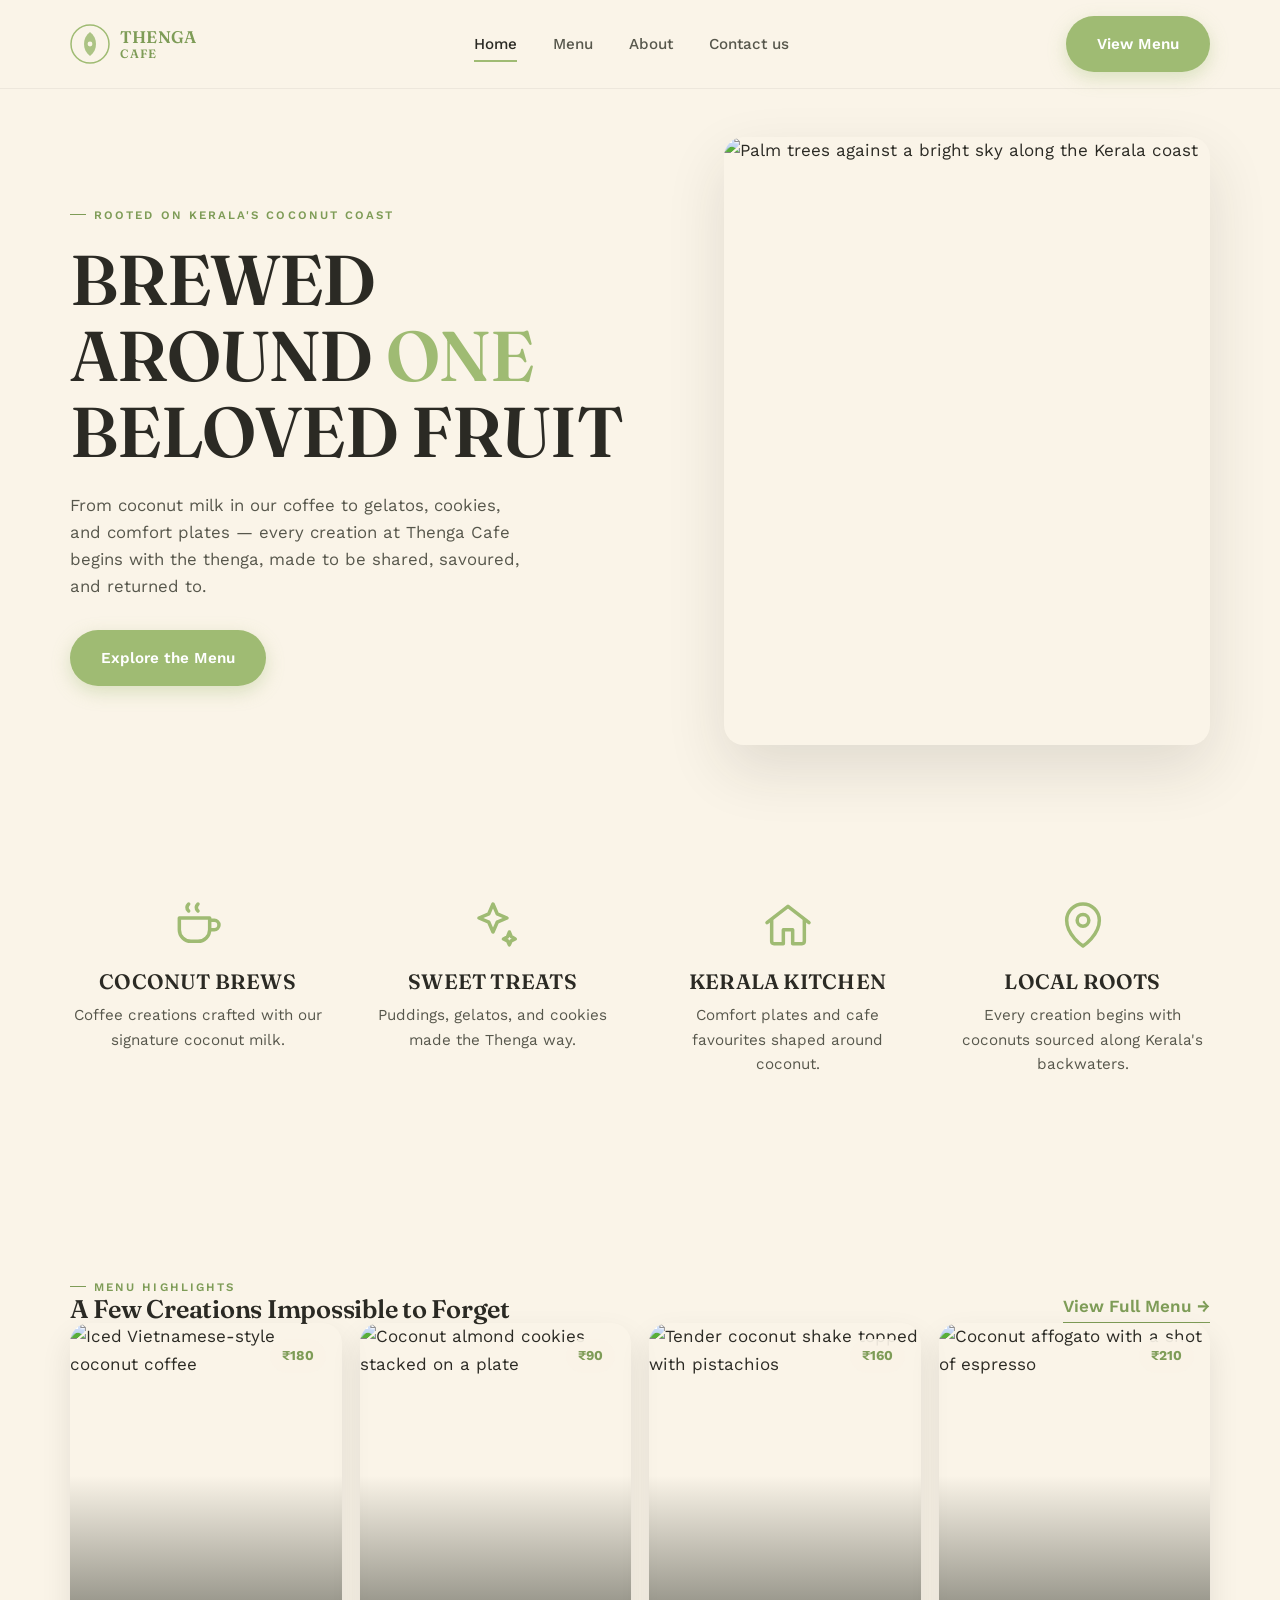
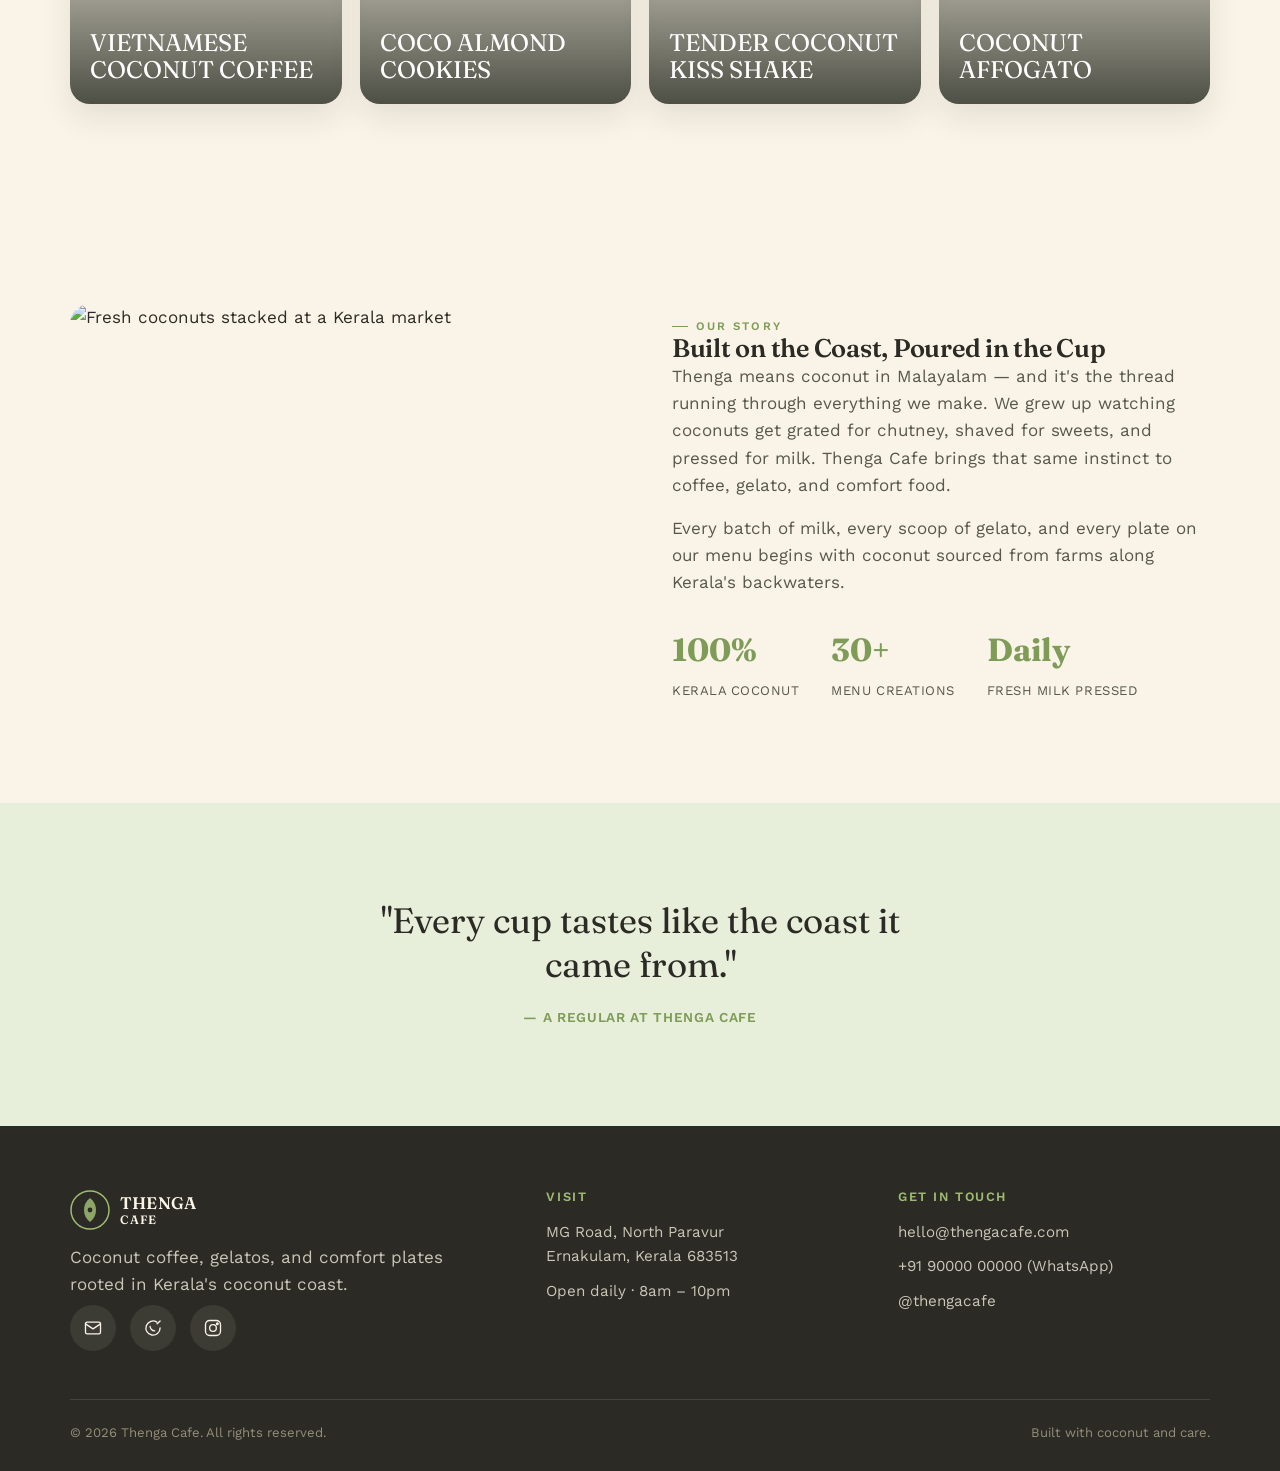
==== commit 81e8228b: "Remove hero tag from index.html Removed the hero tag from the hero media section." ====
--- a/index.html
+++ b/index.html
@@ -58,7 +58,7 @@
     </div>
     <div class="hero-media reveal">
       <img src="https://images.unsplash.com/photo-1520250497591-112f2f40a3f4?auto=format&fit=crop&w=900&q=80" alt="Palm trees against a bright sky along the Kerala coast">
-      <span class="hero-tag">🥥 Kerala grown, cafe made</span>
+      
     </div>
   </div>
 </section>
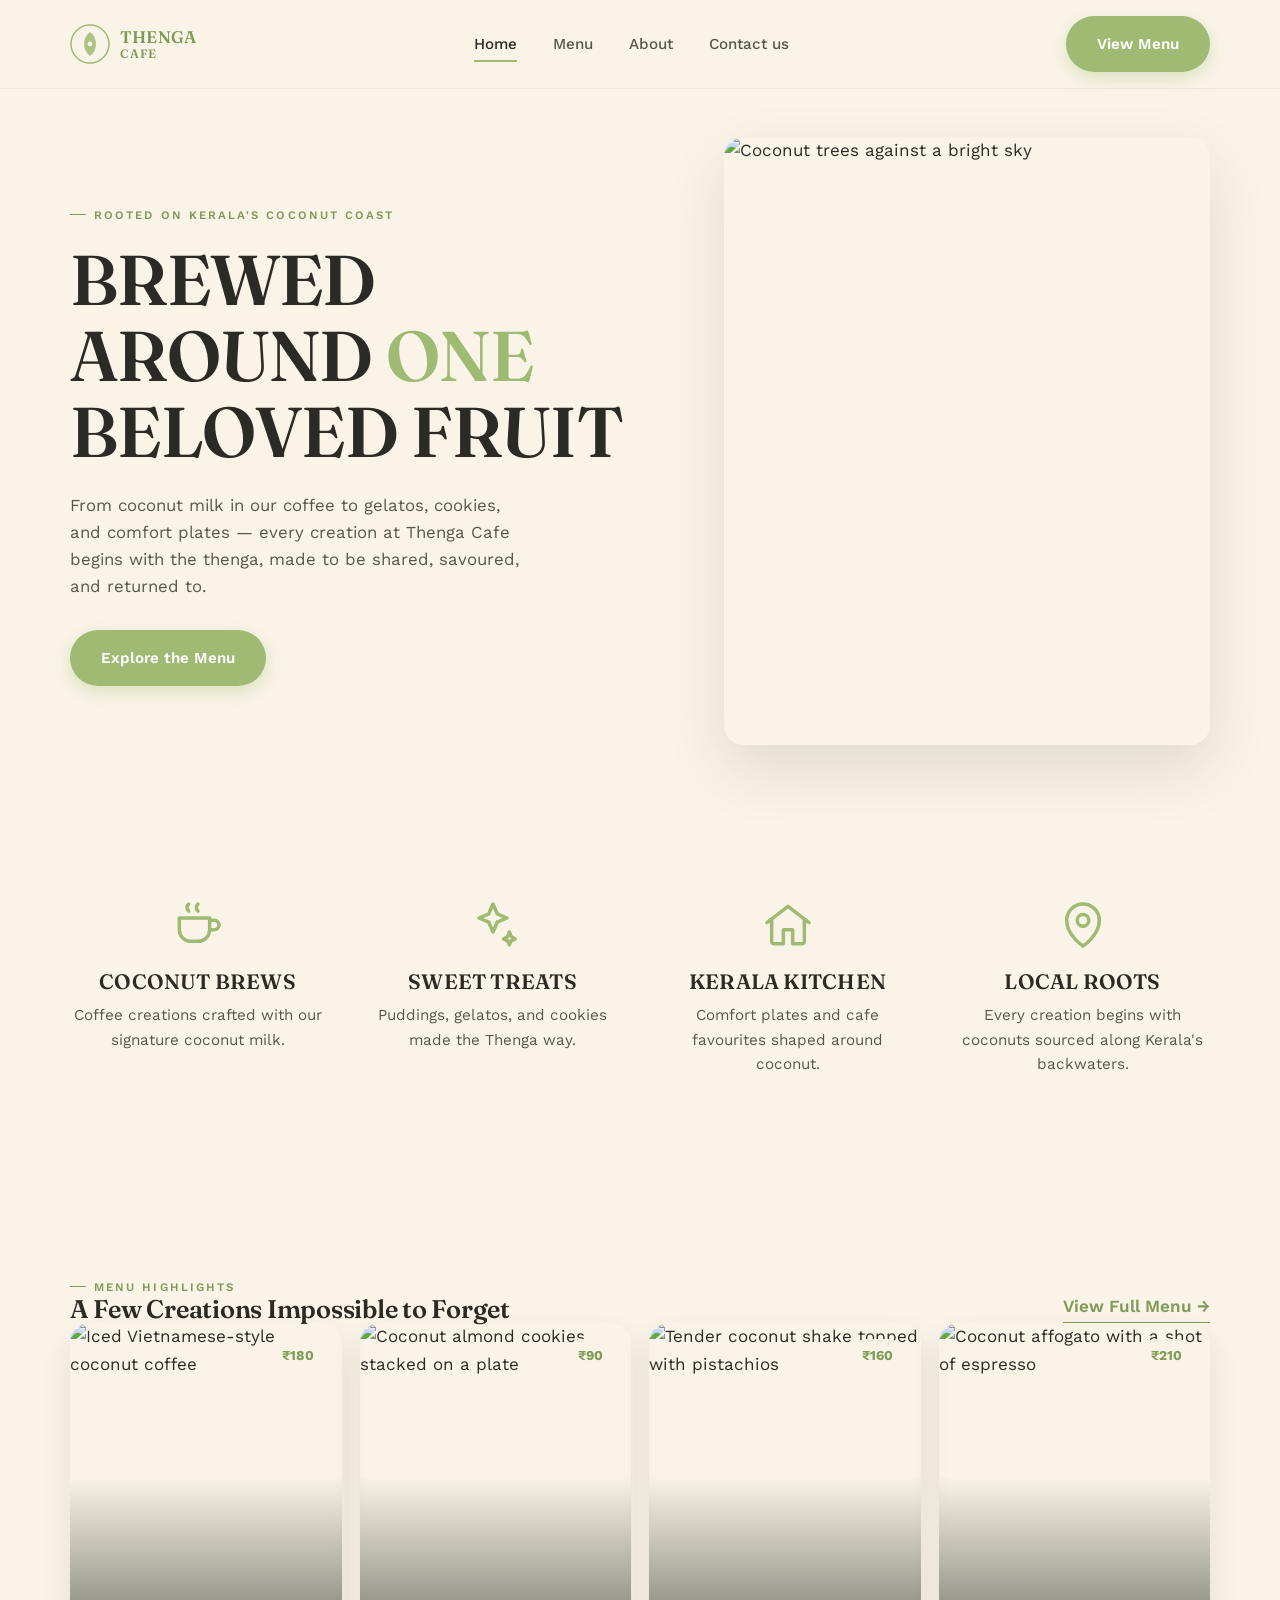
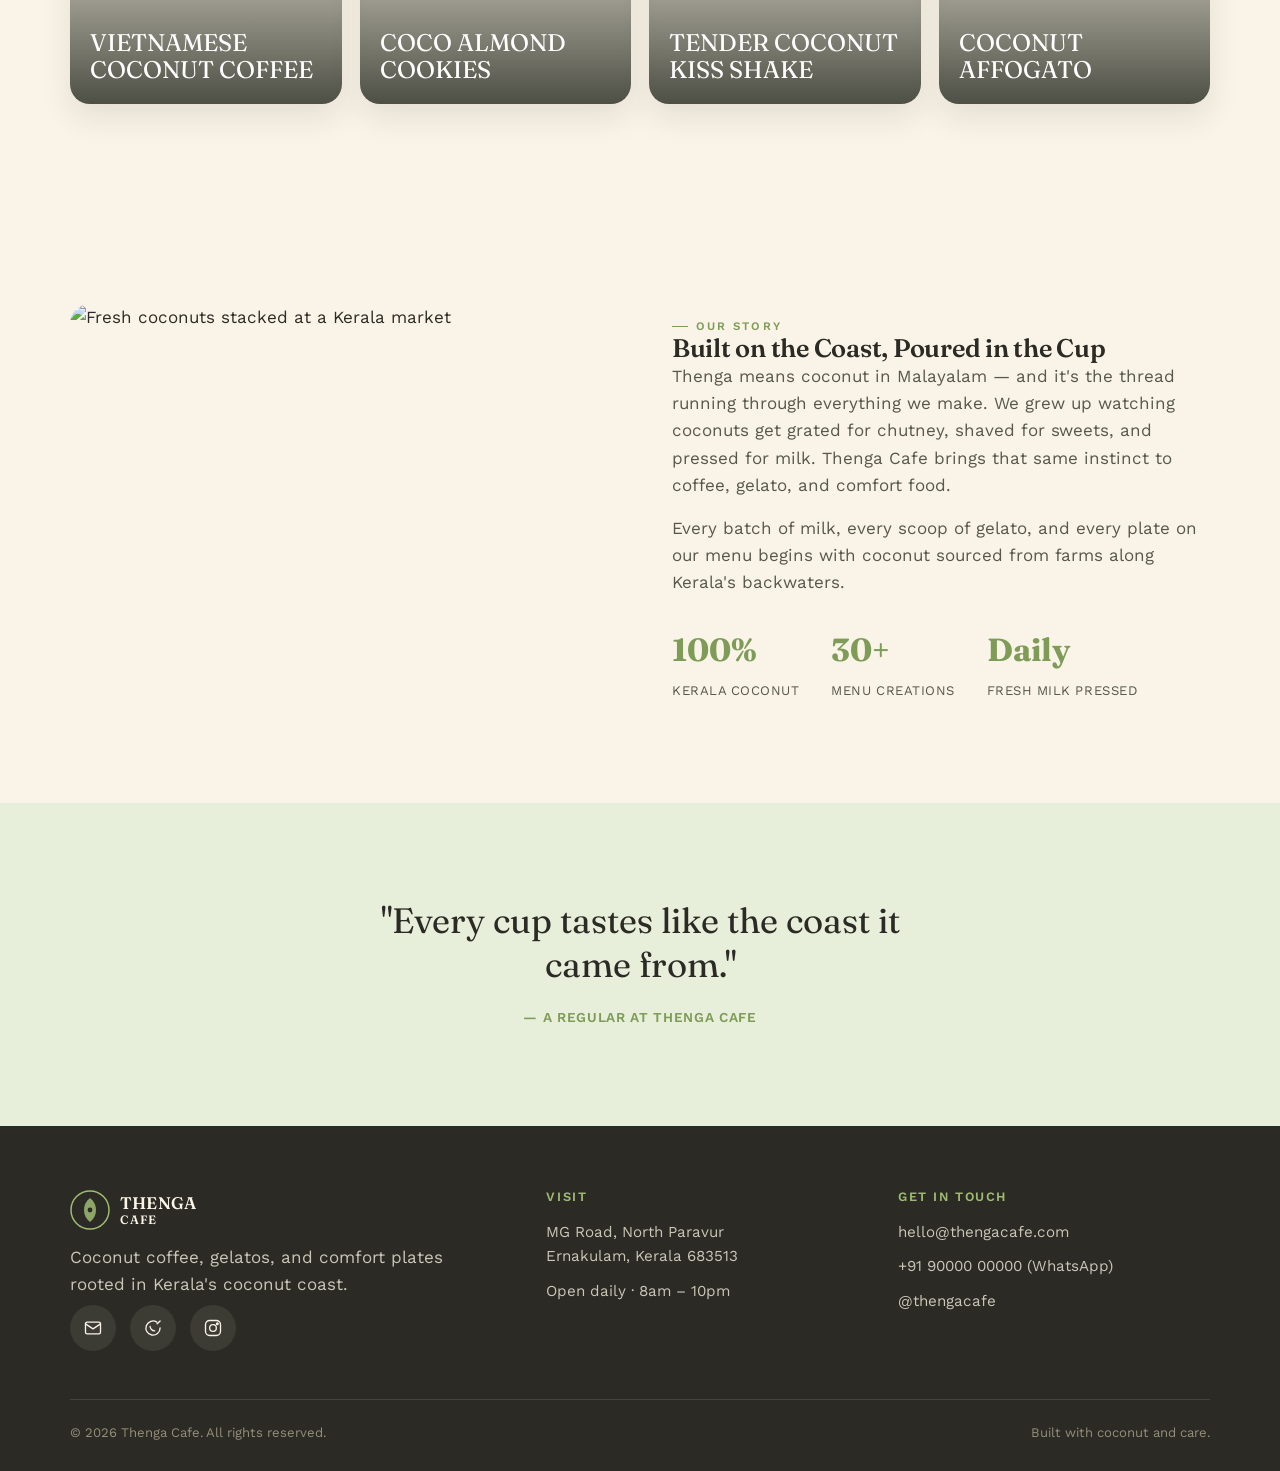
==== commit 188ab951: "Changed her image" ====
--- a/index.html
+++ b/index.html
@@ -57,7 +57,7 @@
       <a href="menu.html" class="btn btn-primary">Explore the Menu</a>
     </div>
     <div class="hero-media reveal">
-      <img src="https://images.unsplash.com/photo-1520250497591-112f2f40a3f4?auto=format&fit=crop&w=900&q=80" alt="Palm trees against a bright sky along the Kerala coast">
+      <img src="https://github.com/Abhishekkrishna-ma/Tenga-cafe/blob/main/tengu.jpg?auto=format&fit=crop&w=900&q=80" alt="Coconut trees against a bright sky">
       
     </div>
   </div>
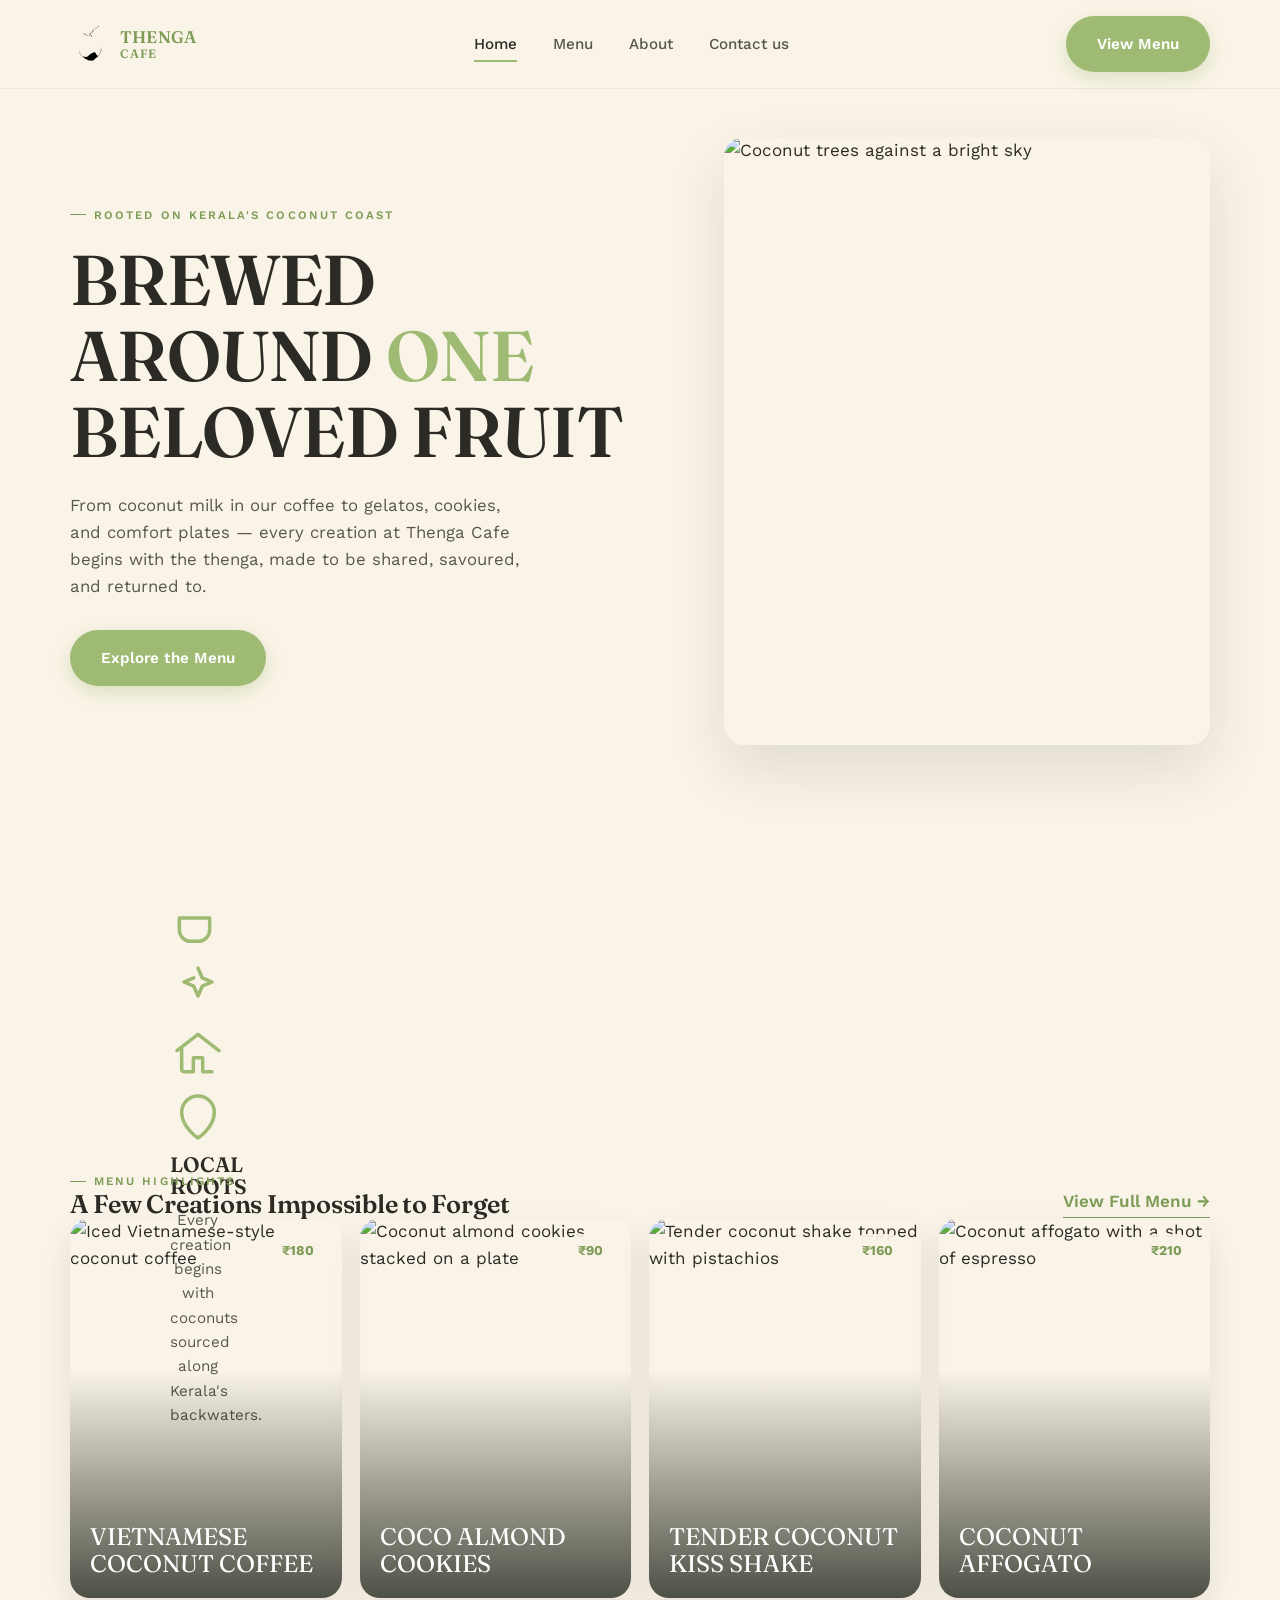
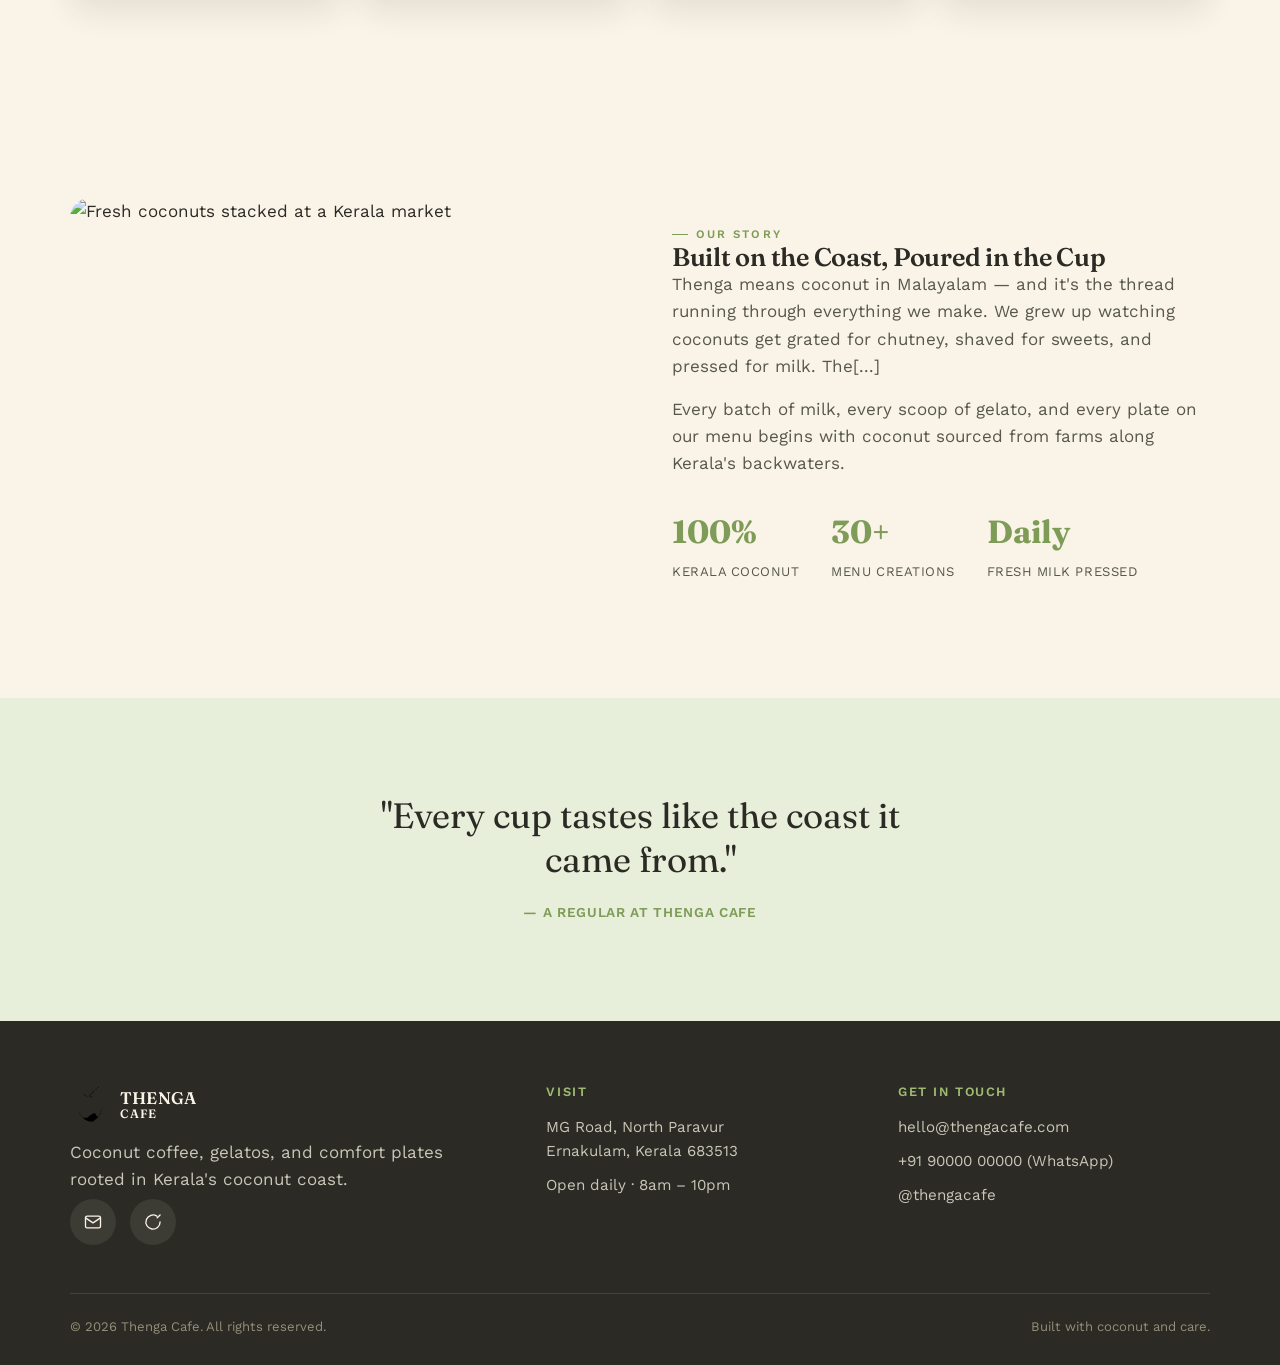
==== commit 578ed247: "Replace inline SVG logos with coconut_transparent.svg" ====
--- a/index.html
+++ b/index.html
@@ -16,11 +16,7 @@
 <header class="site-header">
   <div class="nav-inner">
     <a href="index.html" class="brand">
-      <svg class="brand-mark" viewBox="0 0 40 40" fill="none" xmlns="http://www.w3.org/2000/svg">
-        <circle cx="20" cy="20" r="19" stroke="#9FBB73" stroke-width="1.5"/>
-        <path d="M20 8c4 3 6 7 6 12s-2 9-6 12c-4-3-6-7-6-12s2-9 6-12z" fill="#9FBB73" opacity="0.85"/>
-        <circle cx="20" cy="20" r="2.4" fill="#FAF4E8"/>
-      </svg>
+      <img src="coconut_transparent.svg" alt="Thenga Cafe" class="brand-mark">
       <span class="brand-name">THENGA<span>CAFE</span></span>
     </a>
 
@@ -57,7 +53,7 @@
       <a href="menu.html" class="btn btn-primary">Explore the Menu</a>
     </div>
     <div class="hero-media reveal">
-      <img src="https://github.com/Abhishekkrishna-ma/Tenga-cafe/blob/main/tengu.jpg?auto=format&fit=crop&w=900&q=80" alt="Coconut trees against a bright sky">
+      <img src="https://raw.githubusercontent.com/Abhishekkrishna-ma/Tenga-cafe/main/tengu.jpg?auto=format&fit=crop&w=900&q=80" alt="Coconut trees against a bright sky">
       
     </div>
   </div>
@@ -68,7 +64,7 @@
   <div class="container features-grid">
     <div class="feature reveal">
       <div class="feature-icon">
-        <svg viewBox="0 0 24 24" fill="none" stroke="currentColor" stroke-width="1.5" stroke-linecap="round" stroke-linejoin="round"><path d="M4 9h13v5a5 5 0 0 1-5 5H9a5 5 0 0 1-5-5V9z"/><path d="M17 10h2a2 2 0 0 1 0 4h-2"/><path d="M8 3c-1 1-1 2 0 3M12 3c-1 1-1 2 0 3"/></svg>
+        <svg viewBox="0 0 24 24" fill="none" stroke="currentColor" stroke-width="1.5" stroke-linecap="round" stroke-linejoin="round"><path d="M4 9h13v5a5 5 0 0 1-5 5H9a5 5 0 0 1-5-5V9z"/><path d="M17 [...]
       </div>
       <h3>Coconut Brews</h3>
       <p>Coffee creations crafted with our signature coconut milk.</p>
@@ -76,7 +72,7 @@
 
     <div class="feature reveal">
       <div class="feature-icon">
-        <svg viewBox="0 0 24 24" fill="none" stroke="currentColor" stroke-width="1.5" stroke-linecap="round" stroke-linejoin="round"><path d="M12 3l1.8 4.2L18 9l-4.2 1.8L12 15l-1.8-4.2L6 9l4.2-1.8L12 3z"/><path d="M19 15l.8 1.9L21.5 18l-1.7.8L19 20.5l-.8-1.7L16.5 18l1.7-.9L19 15z"/></svg>
+        <svg viewBox="0 0 24 24" fill="none" stroke="currentColor" stroke-width="1.5" stroke-linecap="round" stroke-linejoin="round"><path d="M12 3l1.8 4.2L18 9l-4.2 1.8L12 15l-1.8-4.2L6 9l4.2-1.8L12 [...]
       </div>
       <h3>Sweet Treats</h3>
       <p>Puddings, gelatos, and cookies made the Thenga way.</p>
@@ -84,7 +80,7 @@
 
     <div class="feature reveal">
       <div class="feature-icon">
-        <svg viewBox="0 0 24 24" fill="none" stroke="currentColor" stroke-width="1.5" stroke-linecap="round" stroke-linejoin="round"><path d="M3 11l9-7 9 7"/><path d="M5 10v9a1 1 0 0 0 1 1h4v-6h4v6h4a1 1 0 0 0 1-1v-9"/></svg>
+        <svg viewBox="0 0 24 24" fill="none" stroke="currentColor" stroke-width="1.5" stroke-linecap="round" stroke-linejoin="round"><path d="M3 11l9-7 9 7"/><path d="M5 10v9a1 1 0 0 0 1 1h4v-6h4v6h4a[...]
       </div>
       <h3>Kerala Kitchen</h3>
       <p>Comfort plates and cafe favourites shaped around coconut.</p>
@@ -92,7 +88,7 @@
 
     <div class="feature reveal">
       <div class="feature-icon">
-        <svg viewBox="0 0 24 24" fill="none" stroke="currentColor" stroke-width="1.5" stroke-linecap="round" stroke-linejoin="round"><path d="M12 21s7-4.5 7-11a7 7 0 0 0-14 0c0 6.5 7 11 7 11z"/><circle cx="12" cy="10" r="2.5"/></svg>
+        <svg viewBox="0 0 24 24" fill="none" stroke="currentColor" stroke-width="1.5" stroke-linecap="round" stroke-linejoin="round"><path d="M12 21s7-4.5 7-11a7 7 0 0 0-14 0c0 6.5 7 11 7 11z"/><circl[...]
       </div>
       <h3>Local Roots</h3>
       <p>Every creation begins with coconuts sourced along Kerala's backwaters.</p>
@@ -145,7 +141,7 @@
     <div class="about-copy reveal">
       <span class="eyebrow">Our story</span>
       <h2>Built on the Coast, Poured in the Cup</h2>
-      <p>Thenga means coconut in Malayalam — and it's the thread running through everything we make. We grew up watching coconuts get grated for chutney, shaved for sweets, and pressed for milk. Thenga Cafe brings that same instinct to coffee, gelato, and comfort food.</p>
+      <p>Thenga means coconut in Malayalam — and it's the thread running through everything we make. We grew up watching coconuts get grated for chutney, shaved for sweets, and pressed for milk. The[...]
       <p>Every batch of milk, every scoop of gelato, and every plate on our menu begins with coconut sourced from farms along Kerala's backwaters.</p>
       <div class="stat-row">
         <div><strong>100%</strong><span>Kerala coconut</span></div>
@@ -170,11 +166,7 @@
     <div class="footer-grid">
       <div class="footer-brand">
         <a href="index.html" class="brand">
-          <svg class="brand-mark" viewBox="0 0 40 40" fill="none" xmlns="http://www.w3.org/2000/svg">
-            <circle cx="20" cy="20" r="19" stroke="#9FBB73" stroke-width="1.5"/>
-            <path d="M20 8c4 3 6 7 6 12s-2 9-6 12c-4-3-6-7-6-12s2-9 6-12z" fill="#9FBB73" opacity="0.85"/>
-            <circle cx="20" cy="20" r="2.4" fill="#2B2A24"/>
-          </svg>
+          <img src="coconut_transparent.svg" alt="Thenga Cafe" class="brand-mark">
           <span class="brand-name">THENGA<span>CAFE</span></span>
         </a>
         <p>Coconut coffee, gelatos, and comfort plates rooted in Kerala's coconut coast.</p>
@@ -183,10 +175,10 @@
             <svg viewBox="0 0 24 24" fill="none" stroke-width="1.6" stroke-linecap="round" stroke-linejoin="round"><rect x="3" y="5" width="18" height="14" rx="2"/><path d="M3 7l9 6 9-6"/></svg>
           </a>
           <a href="https://wa.me/919000000000" target="_blank" rel="noopener" aria-label="Chat on WhatsApp">
-            <svg viewBox="0 0 24 24" fill="none" stroke-width="1.6" stroke-linecap="round" stroke-linejoin="round"><path d="M20.5 12a8.5 8.5 0 1 1-3.9-7.1"/><path d="M20.5 3.5L17 7"/><path d="M8.5 10c0 3 2.5 5.5 5.5 5.5"/></svg>
+            <svg viewBox="0 0 24 24" fill="none" stroke-width="1.6" stroke-linecap="round" stroke-linejoin="round"><path d="M20.5 12a8.5 8.5 0 1 1-3.9-7.1"/><path d="M20.5 3.5L17 7"/><path d="M8.5 10c[...]
           </a>
           <a href="https://instagram.com/thengacafe" target="_blank" rel="noopener" aria-label="Follow on Instagram">
-            <svg viewBox="0 0 24 24" fill="none" stroke-width="1.6" stroke-linecap="round" stroke-linejoin="round"><rect x="3" y="3" width="18" height="18" rx="5"/><circle cx="12" cy="12" r="4"/><circle cx="17.2" cy="6.8" r="1"/></svg>
+            <svg viewBox="0 0 24 24" fill="none" stroke-width="1.6" stroke-linecap="round" stroke-linejoin="round"><rect x="3" y="3" width="18" height="18" rx="5"/><circle cx="12" cy="12" r="4"/><circ[...]
           </a>
         </div>
       </div>
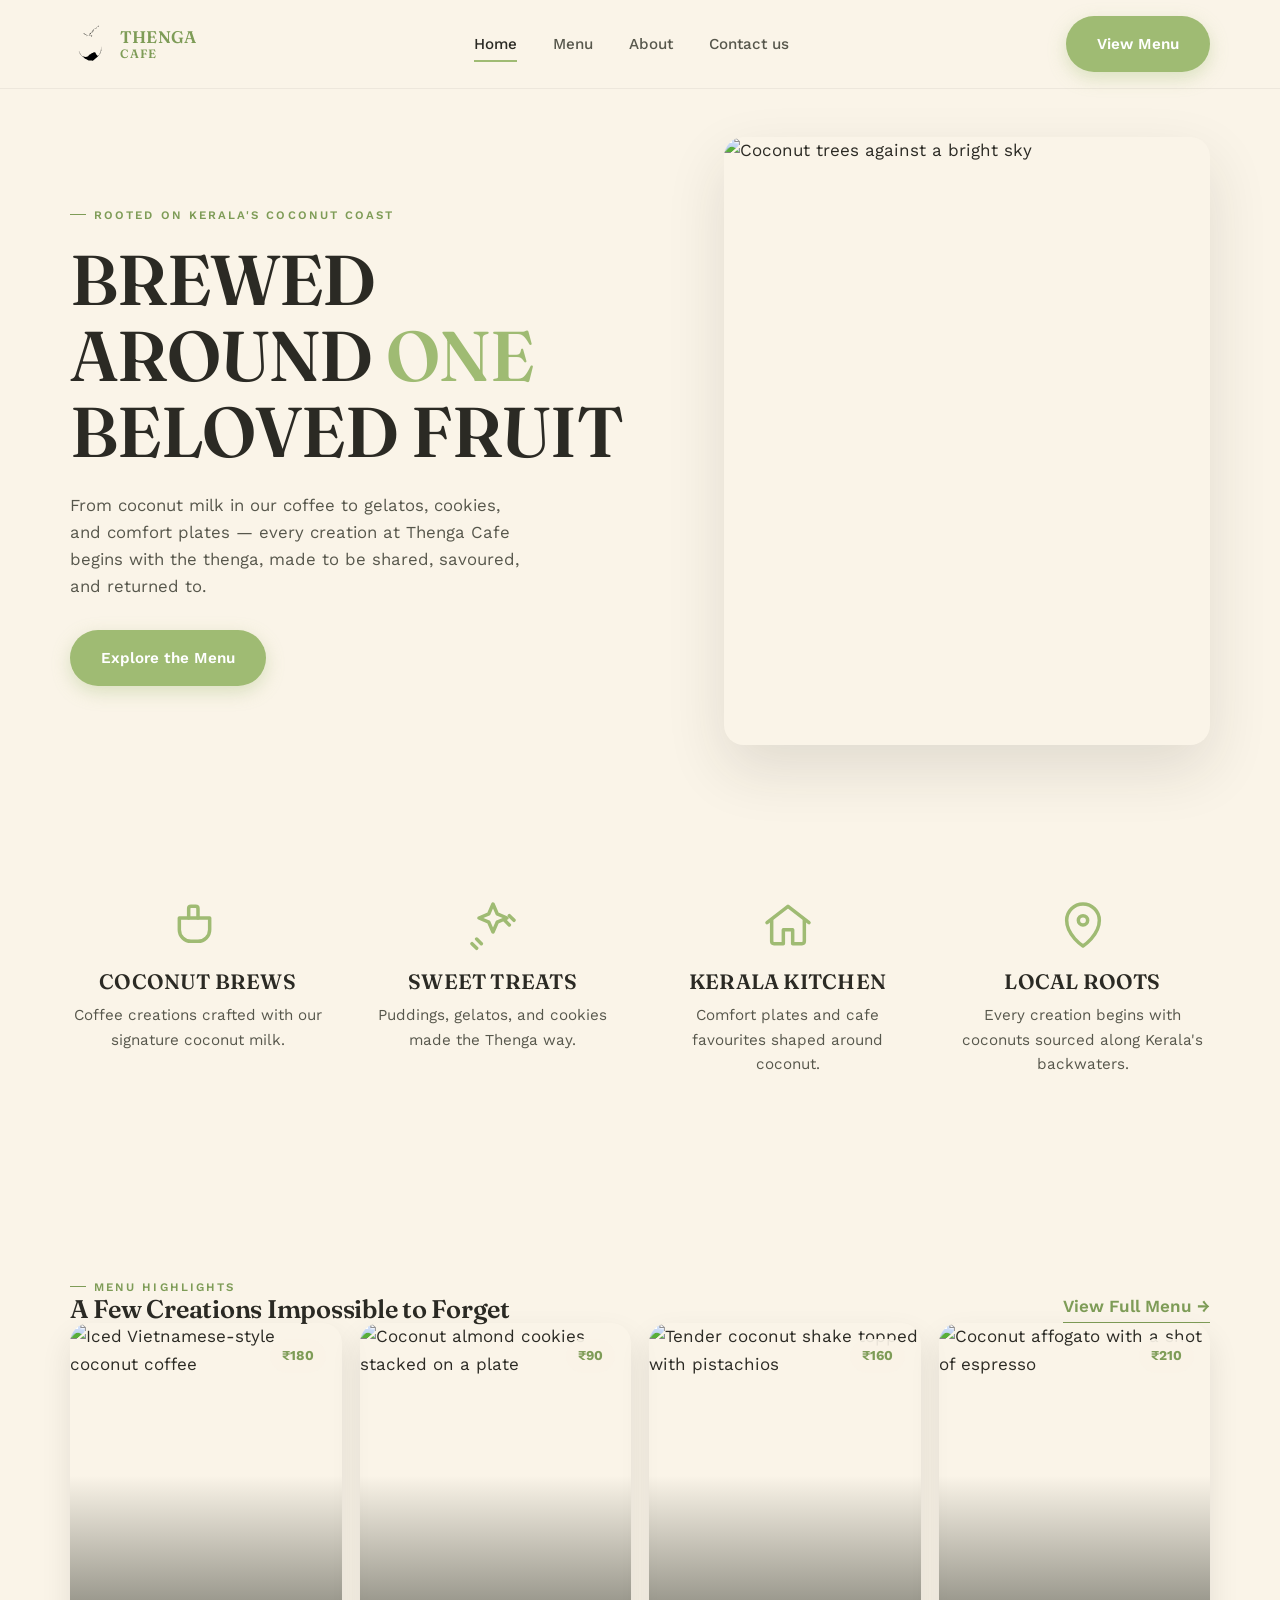
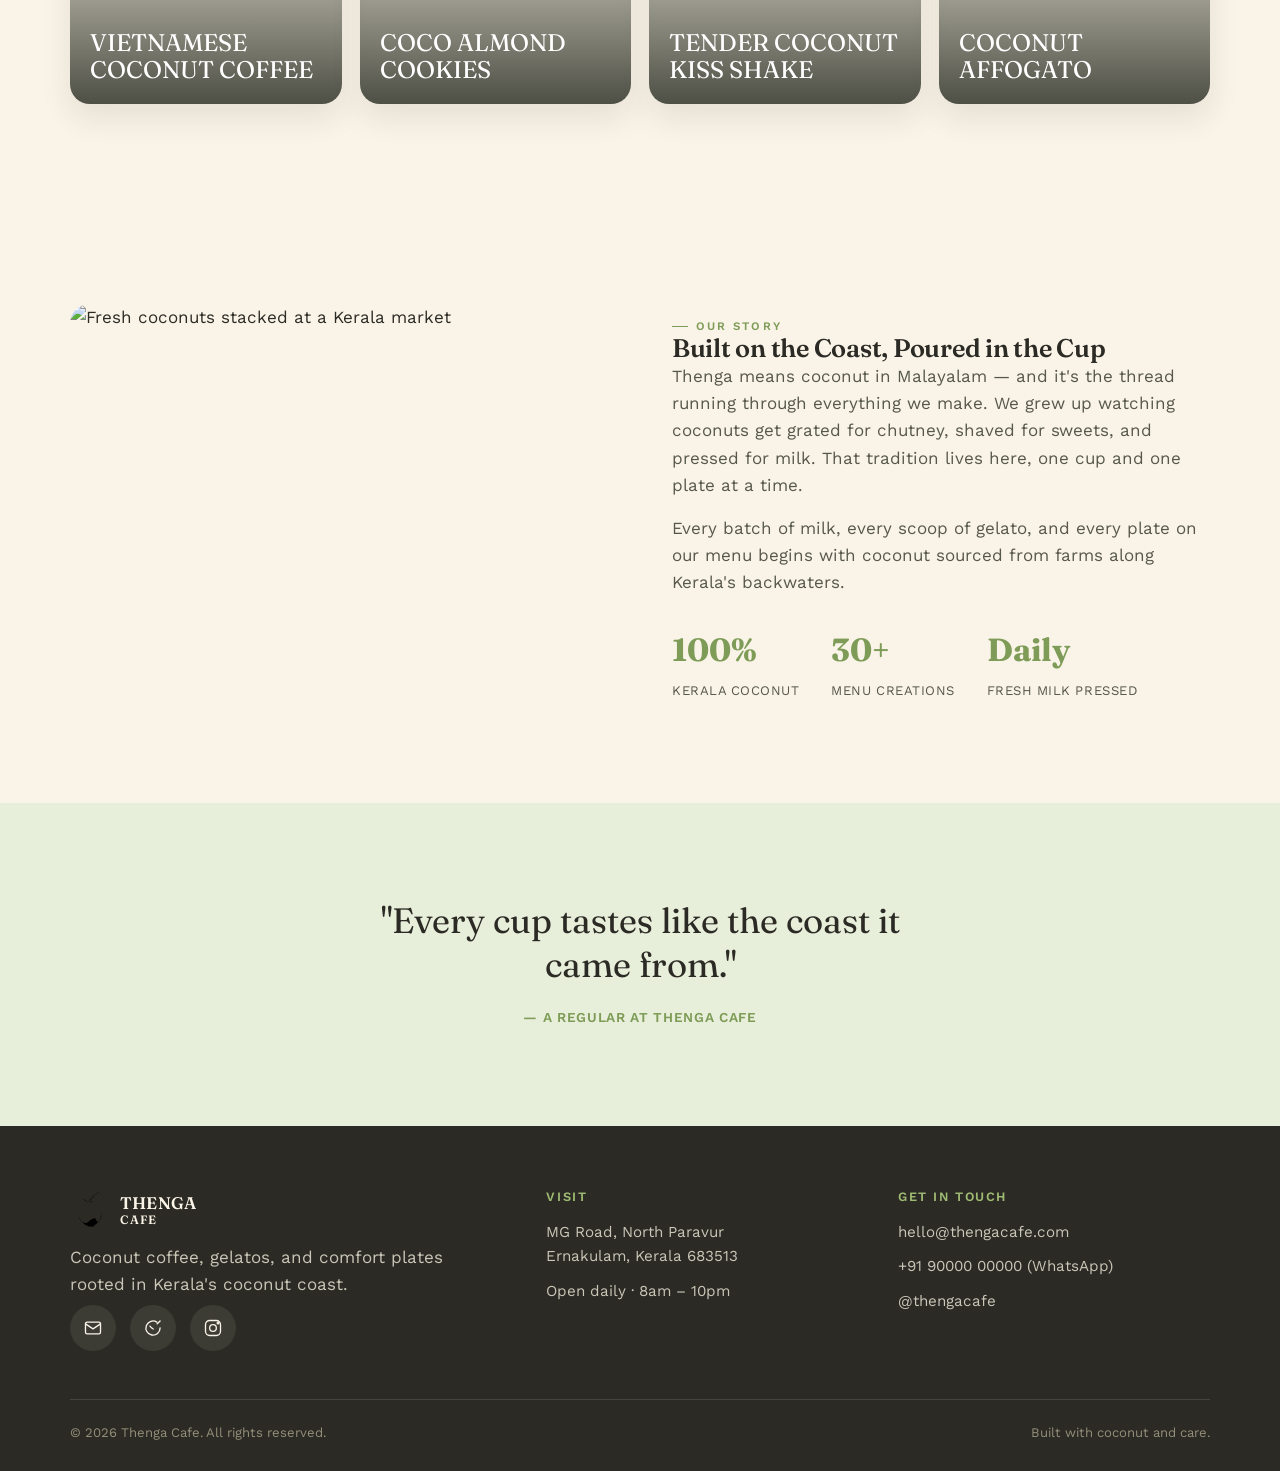
==== commit f6bb5517: "Fix truncated SVG icons and complete about section text" ====
--- a/index.html
+++ b/index.html
@@ -64,7 +64,7 @@
   <div class="container features-grid">
     <div class="feature reveal">
       <div class="feature-icon">
-        <svg viewBox="0 0 24 24" fill="none" stroke="currentColor" stroke-width="1.5" stroke-linecap="round" stroke-linejoin="round"><path d="M4 9h13v5a5 5 0 0 1-5 5H9a5 5 0 0 1-5-5V9z"/><path d="M17 [...]
+        <svg viewBox="0 0 24 24" fill="none" stroke="currentColor" stroke-width="1.5" stroke-linecap="round" stroke-linejoin="round"><path d="M4 9h13v5a5 5 0 0 1-5 5H9a5 5 0 0 1-5-5V9z"/><path d="M8 9V5a1 1 0 0 1 1-1h2a1 1 0 0 1 1 1v4"/></svg>
       </div>
       <h3>Coconut Brews</h3>
       <p>Coffee creations crafted with our signature coconut milk.</p>
@@ -72,7 +72,7 @@
 
     <div class="feature reveal">
       <div class="feature-icon">
-        <svg viewBox="0 0 24 24" fill="none" stroke="currentColor" stroke-width="1.5" stroke-linecap="round" stroke-linejoin="round"><path d="M12 3l1.8 4.2L18 9l-4.2 1.8L12 15l-1.8-4.2L6 9l4.2-1.8L12 [...]
+        <svg viewBox="0 0 24 24" fill="none" stroke="currentColor" stroke-width="1.5" stroke-linecap="round" stroke-linejoin="round"><path d="M12 3l1.8 4.2L18 9l-4.2 1.8L12 15l-1.8-4.2L6 9l4.2-1.8L12 3z"/><path d="M5 18l2 2m10-10l2 2M3 20l2 2m14-14l2 2"/></svg>
       </div>
       <h3>Sweet Treats</h3>
       <p>Puddings, gelatos, and cookies made the Thenga way.</p>
@@ -80,7 +80,7 @@
 
     <div class="feature reveal">
       <div class="feature-icon">
-        <svg viewBox="0 0 24 24" fill="none" stroke="currentColor" stroke-width="1.5" stroke-linecap="round" stroke-linejoin="round"><path d="M3 11l9-7 9 7"/><path d="M5 10v9a1 1 0 0 0 1 1h4v-6h4v6h4a[...]
+        <svg viewBox="0 0 24 24" fill="none" stroke="currentColor" stroke-width="1.5" stroke-linecap="round" stroke-linejoin="round"><path d="M3 11l9-7 9 7"/><path d="M5 10v9a1 1 0 0 0 1 1h4v-6h4v6h4a1 1 0 0 0 1-1v-9"/></svg>
       </div>
       <h3>Kerala Kitchen</h3>
       <p>Comfort plates and cafe favourites shaped around coconut.</p>
@@ -88,7 +88,7 @@
 
     <div class="feature reveal">
       <div class="feature-icon">
-        <svg viewBox="0 0 24 24" fill="none" stroke="currentColor" stroke-width="1.5" stroke-linecap="round" stroke-linejoin="round"><path d="M12 21s7-4.5 7-11a7 7 0 0 0-14 0c0 6.5 7 11 7 11z"/><circl[...]
+        <svg viewBox="0 0 24 24" fill="none" stroke="currentColor" stroke-width="1.5" stroke-linecap="round" stroke-linejoin="round"><path d="M12 21s7-4.5 7-11a7 7 0 0 0-14 0c0 6.5 7 11 7 11z"/><circle cx="12" cy="10" r="2"/></svg>
       </div>
       <h3>Local Roots</h3>
       <p>Every creation begins with coconuts sourced along Kerala's backwaters.</p>
@@ -141,7 +141,7 @@
     <div class="about-copy reveal">
       <span class="eyebrow">Our story</span>
       <h2>Built on the Coast, Poured in the Cup</h2>
-      <p>Thenga means coconut in Malayalam — and it's the thread running through everything we make. We grew up watching coconuts get grated for chutney, shaved for sweets, and pressed for milk. The[...]
+      <p>Thenga means coconut in Malayalam — and it's the thread running through everything we make. We grew up watching coconuts get grated for chutney, shaved for sweets, and pressed for milk. That tradition lives here, one cup and one plate at a time.</p>
       <p>Every batch of milk, every scoop of gelato, and every plate on our menu begins with coconut sourced from farms along Kerala's backwaters.</p>
       <div class="stat-row">
         <div><strong>100%</strong><span>Kerala coconut</span></div>
@@ -175,10 +175,10 @@
             <svg viewBox="0 0 24 24" fill="none" stroke-width="1.6" stroke-linecap="round" stroke-linejoin="round"><rect x="3" y="5" width="18" height="14" rx="2"/><path d="M3 7l9 6 9-6"/></svg>
           </a>
           <a href="https://wa.me/919000000000" target="_blank" rel="noopener" aria-label="Chat on WhatsApp">
-            <svg viewBox="0 0 24 24" fill="none" stroke-width="1.6" stroke-linecap="round" stroke-linejoin="round"><path d="M20.5 12a8.5 8.5 0 1 1-3.9-7.1"/><path d="M20.5 3.5L17 7"/><path d="M8.5 10c[...]
+            <svg viewBox="0 0 24 24" fill="none" stroke-width="1.6" stroke-linecap="round" stroke-linejoin="round"><path d="M20.5 12a8.5 8.5 0 1 1-3.9-7.1"/><path d="M20.5 3.5L17 7"/><path d="M8.3 9.7c1 1.2 2.4 2.5 4 3.5"/></svg>
           </a>
           <a href="https://instagram.com/thengacafe" target="_blank" rel="noopener" aria-label="Follow on Instagram">
-            <svg viewBox="0 0 24 24" fill="none" stroke-width="1.6" stroke-linecap="round" stroke-linejoin="round"><rect x="3" y="3" width="18" height="18" rx="5"/><circle cx="12" cy="12" r="4"/><circ[...]
+            <svg viewBox="0 0 24 24" fill="none" stroke-width="1.6" stroke-linecap="round" stroke-linejoin="round"><rect x="3" y="3" width="18" height="18" rx="5"/><circle cx="12" cy="12" r="4"/><circle cx="18" cy="6" r="1"/></svg>
           </a>
         </div>
       </div>
